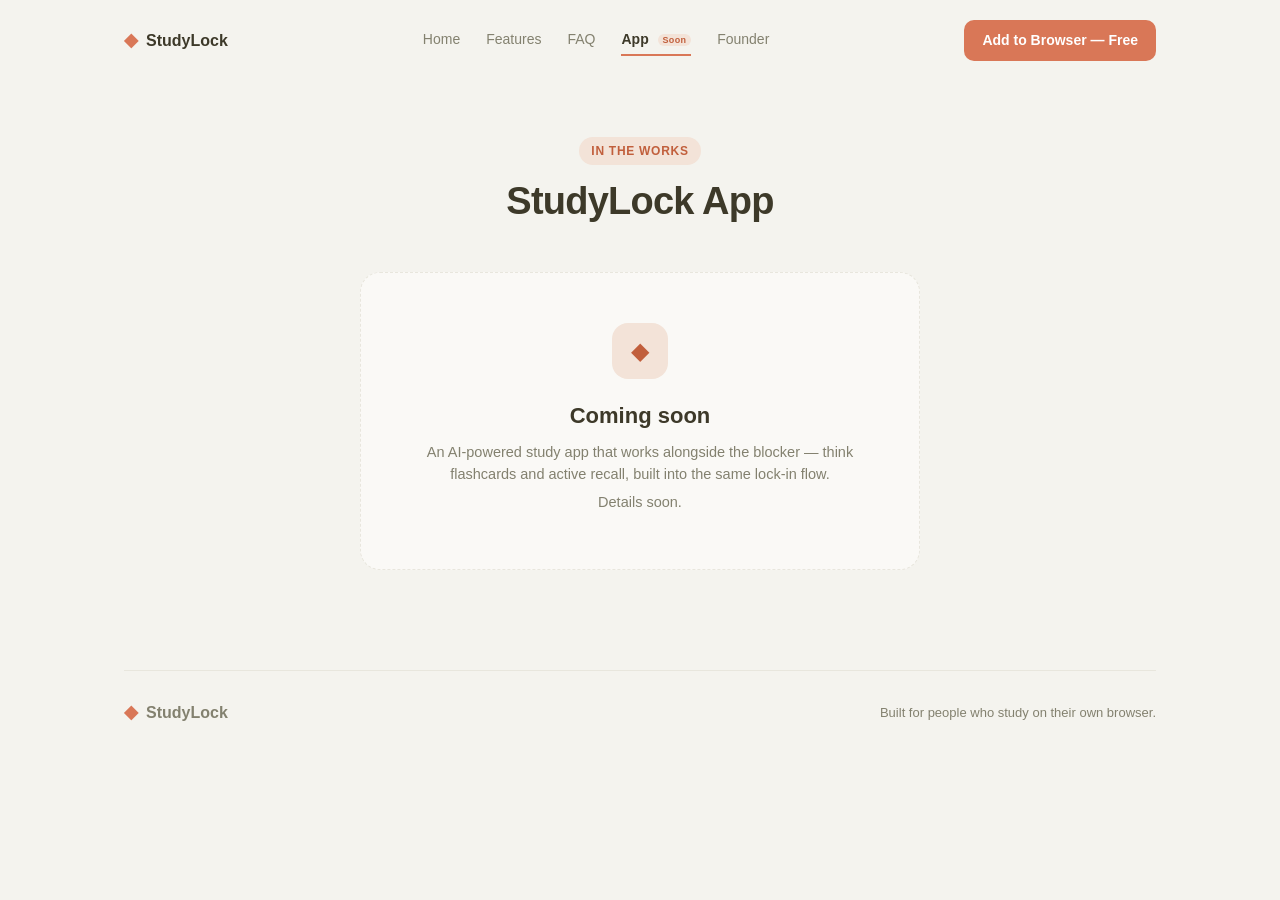
==== app.html @ 6d48b526 "Add files via upload" ====
<!DOCTYPE html>
<html lang="en">
<head>
<meta charset="UTF-8" />
<meta name="viewport" content="width=device-width, initial-scale=1" />
<title>App — Coming Soon — StudyLock</title>
<link rel="stylesheet" href="styles.css" />
</head>
<body>

<div class="wrap">
  <nav>
    <a href="index.html" class="brand"><span class="mark">◆</span>StudyLock</a>
    <div class="nav-links">
      <a href="index.html">Home</a>
      <a href="features.html">Features</a>
      <a href="faq.html">FAQ</a>
      <a href="app.html" class="active">App <span class="soon-tag">Soon</span></a>
      <a href="founder.html">Founder</a>
    </div>
    <a href="index.html#demo" class="btn btn-primary">Add to Browser — Free</a>
  </nav>
</div>

<div class="page-header">
  <div class="wrap">
    <span class="eyebrow">In the works</span>
    <h1>StudyLock App</h1>
  </div>
</div>

<div class="soon-block">
  <div class="soon-card">
    <div class="soon-icon">◆</div>
    <h2>Coming soon</h2>
    <p>An AI-powered study app that works alongside the blocker — think flashcards and active recall, built into the same lock-in flow.</p>
    <p>Details soon.</p>
  </div>
</div>

<div class="wrap">
  <footer>
    <div class="brand"><span class="mark">◆</span>StudyLock</div>
    <span>Built for people who study on their own browser.</span>
  </footer>
</div>

</body>
</html>
---- styles.css ----
:root {
  --cream: #F4F3EE;
  --card: #FAF9F6;
  --ink: #3D3929;
  --ink-soft: #83816F;
  --line: #E8E6DD;
  --terracotta: #D97757;
  --terracotta-dark: #C15F3C;
  --terracotta-tint: #F3E3D8;
}

* { box-sizing: border-box; margin: 0; padding: 0; }

html { scroll-behavior: smooth; }

body {
  font-family: -apple-system, "Segoe UI", "Helvetica Neue", Arial, sans-serif;
  background: var(--cream);
  color: var(--ink);
  line-height: 1.5;
}

a { color: inherit; }

.wrap {
  max-width: 1080px;
  margin: 0 auto;
  padding: 0 24px;
}

/* NAV */
nav {
  display: flex;
  align-items: center;
  justify-content: space-between;
  padding: 20px 0;
}

.brand {
  display: flex;
  align-items: center;
  gap: 8px;
  font-weight: 600;
  font-size: 16px;
  text-decoration: none;
}

.brand .mark {
  color: var(--terracotta);
  font-size: 18px;
}

.nav-links {
  display: flex;
  align-items: center;
  gap: 26px;
  font-size: 14px;
  font-weight: 500;
  color: var(--ink-soft);
}

.nav-links a { text-decoration: none; padding: 4px 0; border-bottom: 2px solid transparent; }
.nav-links a:hover { color: var(--ink); }
.nav-links a.active { color: var(--ink); border-bottom-color: var(--terracotta); font-weight: 600; }
.nav-links .soon-tag {
  font-size: 9px;
  font-weight: 700;
  letter-spacing: 0.03em;
  color: var(--terracotta-dark);
  background: var(--terracotta-tint);
  padding: 1px 5px;
  border-radius: 999px;
  margin-left: 5px;
  vertical-align: middle;
}

.btn {
  display: inline-flex;
  align-items: center;
  gap: 6px;
  border: none;
  border-radius: 10px;
  padding: 10px 18px;
  font-size: 14px;
  font-weight: 600;
  cursor: pointer;
  text-decoration: none;
  font-family: inherit;
}

.btn-primary {
  background: var(--terracotta);
  color: #fff;
}
.btn-primary:hover { background: var(--terracotta-dark); }

.btn-ghost {
  background: transparent;
  border: 1px solid var(--line);
  color: var(--ink);
}
.btn-ghost:hover { border-color: var(--terracotta); }

/* PAGE HEADER (non-hero pages) */
.page-header {
  padding: 56px 0 8px;
  text-align: center;
}

.page-header .eyebrow { margin-bottom: 16px; }
.page-header h1 { font-size: 38px; font-weight: 650; letter-spacing: -0.02em; margin-bottom: 12px; }
.page-header p { color: var(--ink-soft); font-size: 15.5px; max-width: 520px; margin: 0 auto; }

/* HERO (home only) */
header.hero {
  padding: 64px 0 40px;
  text-align: center;
}

.eyebrow {
  display: inline-block;
  font-size: 12px;
  font-weight: 700;
  letter-spacing: 0.06em;
  text-transform: uppercase;
  color: var(--terracotta-dark);
  background: var(--terracotta-tint);
  padding: 5px 12px;
  border-radius: 999px;
  margin-bottom: 20px;
}

h1 {
  font-size: 48px;
  font-weight: 650;
  letter-spacing: -0.02em;
  line-height: 1.08;
  max-width: 720px;
  margin: 0 auto 18px;
}

h1 em {
  font-style: normal;
  color: var(--terracotta);
}

.subhead {
  font-size: 17px;
  color: var(--ink-soft);
  max-width: 520px;
  margin: 0 auto 30px;
}

.hero-ctas {
  display: flex;
  justify-content: center;
  gap: 12px;
  margin-bottom: 8px;
}

.hero-note {
  font-size: 13px;
  color: var(--ink-soft);
  margin-top: 14px;
}

/* BROWSER MOCK (shared by home demo + feature demos) */
.demo-section { padding: 40px 0 80px; }

.browser-mock {
  max-width: 720px;
  margin: 0 auto;
  border-radius: 16px;
  overflow: hidden;
  border: 1px solid var(--line);
  background: var(--card);
  box-shadow: 0 20px 50px -20px rgba(61, 57, 41, 0.25);
}

.browser-chrome {
  display: flex;
  align-items: center;
  gap: 10px;
  padding: 12px 16px;
  background: #EDECE4;
  border-bottom: 1px solid var(--line);
}

.dots { display: flex; gap: 6px; }
.dots span {
  width: 10px; height: 10px; border-radius: 50%;
  background: #D8D6CB;
}

.tab-bar {
  flex: 1;
  display: flex;
  gap: 8px;
  margin-left: 8px;
}

.tab {
  font-size: 12px;
  padding: 6px 12px;
  border-radius: 8px 8px 0 0;
  background: var(--cream);
  color: var(--ink-soft);
  border: 1px solid var(--line);
  border-bottom: none;
}

.tab.active { background: var(--card); color: var(--ink); font-weight: 600; }

.browser-body {
  position: relative;
  min-height: 320px;
  background: #fff;
}

.site-content {
  padding: 28px;
  transition: filter 0.4s ease, opacity 0.4s ease;
}

.site-content h3 {
  font-size: 20px;
  margin-bottom: 10px;
}

.site-content p {
  color: #8a8a8a;
  font-size: 14px;
  margin-bottom: 16px;
}

.thumb-grid {
  display: grid;
  grid-template-columns: repeat(3, 1fr);
  gap: 10px;
}

.thumb {
  background: #F1F1F1;
  border-radius: 8px;
  aspect-ratio: 16/10;
}

.locked .site-content {
  filter: blur(6px);
  opacity: 0.4;
  pointer-events: none;
}

.lock-overlay {
  position: absolute;
  inset: 0;
  display: none;
  align-items: center;
  justify-content: center;
  flex-direction: column;
  text-align: center;
  background: rgba(244, 243, 238, 0.55);
}

.locked .lock-overlay { display: flex; }

.lock-icon {
  width: 52px; height: 52px;
  border-radius: 14px;
  background: var(--card);
  border: 1px solid var(--line);
  display: flex; align-items: center; justify-content: center;
  color: var(--terracotta);
  font-size: 22px;
  margin-bottom: 14px;
}

.lock-overlay h4 { font-size: 17px; margin-bottom: 4px; font-weight: 650; }
.lock-overlay p { font-size: 13px; color: var(--ink-soft); }

.demo-controls {
  display: flex;
  align-items: center;
  justify-content: space-between;
  padding: 16px 20px;
  border-top: 1px solid var(--line);
  background: var(--card);
}

.demo-timer {
  font-size: 15px;
  font-weight: 600;
  font-variant-numeric: tabular-nums;
}

.demo-timer.hidden { visibility: hidden; }

/* FEATURES (teaser on home) */
.features { padding: 20px 0 80px; }

.section-head {
  text-align: center;
  max-width: 480px;
  margin: 0 auto 44px;
}

.section-head .eyebrow { margin-bottom: 14px; }
.section-head h2 { font-size: 32px; font-weight: 650; letter-spacing: -0.01em; margin-bottom: 10px; }
.section-head p { color: var(--ink-soft); font-size: 15px; }

.feature-grid {
  display: grid;
  grid-template-columns: repeat(3, 1fr);
  gap: 16px;
}

.feature-card {
  background: var(--card);
  border: 1px solid var(--line);
  border-radius: 16px;
  padding: 26px 22px;
}

.feature-card .ficon {
  width: 40px; height: 40px;
  border-radius: 11px;
  background: var(--terracotta-tint);
  color: var(--terracotta-dark);
  display: flex; align-items: center; justify-content: center;
  font-size: 17px;
  margin-bottom: 16px;
}

.feature-card h3 { font-size: 16px; margin-bottom: 6px; font-weight: 650; }
.feature-card p { font-size: 13.5px; color: var(--ink-soft); }

.feature-card.link-card { text-decoration: none; display: block; transition: border-color .15s ease; }
.feature-card.link-card:hover { border-color: var(--terracotta); }

/* STEPS */
.steps { padding: 20px 0 90px; }

.step-row {
  display: grid;
  grid-template-columns: repeat(3, 1fr);
  gap: 16px;
  max-width: 900px;
  margin: 0 auto;
}

.step {
  text-align: left;
  padding: 0 8px;
}

.step .num {
  font-size: 13px;
  font-weight: 700;
  color: var(--terracotta);
  margin-bottom: 10px;
}

.step h4 { font-size: 15px; margin-bottom: 6px; font-weight: 650; }
.step p { font-size: 13.5px; color: var(--ink-soft); }

/* CTA BAND */
.cta-band {
  background: var(--ink);
  color: var(--cream);
  border-radius: 24px;
  max-width: 1032px;
  margin: 0 auto 90px;
  padding: 56px 40px;
  text-align: center;
}

.cta-band h2 { font-size: 28px; font-weight: 650; margin-bottom: 10px; }
.cta-band p { color: #C9C6B6; font-size: 15px; margin-bottom: 26px; }

.cta-band .btn-primary { background: var(--terracotta); }

/* FOOTER */
footer {
  border-top: 1px solid var(--line);
  padding: 28px 0 40px;
  display: flex;
  align-items: center;
  justify-content: space-between;
  font-size: 13px;
  color: var(--ink-soft);
}

/* FEATURE DEMO PAGE */
.demo-block { padding: 20px 0 70px; }

.demo-block-head {
  max-width: 640px;
  margin: 0 auto 20px;
}

.demo-block-head h3 { font-size: 20px; font-weight: 650; margin-bottom: 6px; }
.demo-block-head p { color: var(--ink-soft); font-size: 14px; }

.device-frame {
  max-width: 640px;
  margin: 0 auto;
  border-radius: 16px;
  overflow: hidden;
  border: 1px solid var(--line);
  background: var(--card);
  box-shadow: 0 20px 50px -20px rgba(61, 57, 41, 0.2);
}

.device-topbar {
  display: flex;
  align-items: center;
  gap: 8px;
  padding: 10px 14px;
  background: #EDECE4;
  border-bottom: 1px solid var(--line);
  font-size: 11px;
  color: var(--ink-soft);
  font-weight: 600;
}

.device-stage {
  position: relative;
  min-height: 300px;
  padding: 22px;
  overflow: hidden;
}

/* fake cursor used across demo animations */
.fake-cursor {
  position: absolute;
  width: 16px;
  height: 16px;
  z-index: 50;
  pointer-events: none;
  transition: left 0.6s cubic-bezier(.4,0,.2,1), top 0.6s cubic-bezier(.4,0,.2,1), opacity 0.2s ease;
}

.fake-cursor svg { width: 100%; height: 100%; filter: drop-shadow(0 2px 3px rgba(0,0,0,0.25)); }

.click-ring {
  position: absolute;
  width: 26px;
  height: 26px;
  border-radius: 50%;
  border: 2px solid var(--terracotta);
  opacity: 0;
  pointer-events: none;
  transform: translate(-50%, -50%) scale(0.4);
  z-index: 49;
}

.click-ring.pulse {
  animation: clickPulse 0.5s ease-out;
}

@keyframes clickPulse {
  0% { opacity: 0.9; transform: translate(-50%, -50%) scale(0.4); }
  100% { opacity: 0; transform: translate(-50%, -50%) scale(1.6); }
}

.btn-pressed { transform: scale(0.94); background: var(--terracotta-dark) !important; }

/* mini timer demo elements */
.mini-timer-display {
  text-align: center;
  font-size: 34px;
  font-weight: 650;
  font-variant-numeric: tabular-nums;
  margin-bottom: 16px;
}

.mini-preset-row { display: flex; gap: 8px; justify-content: center; margin-bottom: 8px; }

.mini-preset-btn {
  padding: 7px 14px;
  font-size: 12px;
  font-weight: 600;
  border-radius: 9px;
  border: 1px solid var(--line);
  background: var(--cream);
  color: var(--ink-soft);
  transition: background .15s ease, color .15s ease, transform .1s ease;
}

.mini-preset-btn.active { background: var(--terracotta); border-color: var(--terracotta); color: #fff; }

/* mini task demo elements */
.mini-task-input-row {
  display: flex;
  gap: 8px;
  margin-bottom: 12px;
}

.mini-task-input {
  flex: 1;
  padding: 9px 12px;
  border-radius: 9px;
  border: 1px solid var(--line);
  background: var(--cream);
  font-size: 13px;
  color: var(--ink);
}

.mini-task-input.typing { border-color: var(--terracotta); }

.mini-add-btn {
  width: 34px;
  border: none;
  border-radius: 9px;
  background: var(--terracotta);
  color: #fff;
  font-size: 16px;
  font-weight: 600;
}

.mini-task-list { list-style: none; }

.mini-task-list li {
  display: flex;
  align-items: center;
  gap: 10px;
  padding: 9px 4px;
  border-bottom: 1px solid var(--line);
  font-size: 13.5px;
  opacity: 0;
  transform: translateY(4px);
  transition: opacity .3s ease, transform .3s ease;
}

.mini-task-list li.shown { opacity: 1; transform: translateY(0); }

.mini-check {
  width: 16px; height: 16px;
  border-radius: 5px;
  border: 1.5px solid var(--line);
  flex-shrink: 0;
  transition: background .2s ease, border-color .2s ease;
}

.mini-check.checked { background: var(--terracotta); border-color: var(--terracotta); }

.mini-task-list li.done span { text-decoration: line-through; color: var(--ink-soft); }

/* FAQ ACCORDION */
.faq-list { max-width: 700px; margin: 0 auto; padding: 10px 0 90px; }

.faq-item {
  border-bottom: 1px solid var(--line);
}

.faq-q {
  width: 100%;
  text-align: left;
  background: none;
  border: none;
  padding: 20px 4px;
  font-size: 15.5px;
  font-weight: 600;
  color: var(--ink);
  display: flex;
  justify-content: space-between;
  align-items: center;
  cursor: pointer;
  font-family: inherit;
}

.faq-q .chevron { color: var(--terracotta); font-size: 14px; transition: transform 0.2s ease; }

.faq-item.open .chevron { transform: rotate(45deg); }

.faq-a {
  max-height: 0;
  overflow: hidden;
  transition: max-height 0.25s ease;
  font-size: 14px;
  color: var(--ink-soft);
  padding: 0 4px;
}

.faq-item.open .faq-a {
  max-height: 240px;
  padding-bottom: 20px;
}

/* FOUNDER PAGE */
.founder-block { max-width: 640px; margin: 0 auto; padding: 10px 0 90px; }

.founder-card {
  background: var(--card);
  border: 1px solid var(--line);
  border-radius: 20px;
  padding: 40px;
  text-align: center;
}

.founder-avatar {
  width: 76px; height: 76px;
  border-radius: 50%;
  background: var(--terracotta-tint);
  color: var(--terracotta-dark);
  font-size: 28px;
  font-weight: 650;
  display: flex; align-items: center; justify-content: center;
  margin: 0 auto 18px;
}

.founder-card h2 { font-size: 22px; font-weight: 650; margin-bottom: 4px; }
.founder-role { color: var(--terracotta-dark); font-size: 13px; font-weight: 600; margin-bottom: 20px; }
.founder-card p.bio { font-size: 14.5px; color: var(--ink); text-align: left; margin-bottom: 16px; }
.founder-card p.bio:last-child { margin-bottom: 0; }
.founder-divider { height: 1px; background: var(--line); margin: 24px 0; }
.founder-why h4 { font-size: 13px; text-transform: uppercase; letter-spacing: 0.05em; color: var(--ink-soft); margin-bottom: 10px; text-align: left; }

/* COMING SOON */
.soon-block {
  max-width: 560px;
  margin: 0 auto;
  padding: 30px 0 100px;
  text-align: center;
}

.soon-card {
  background: var(--card);
  border: 1px dashed var(--line);
  border-radius: 20px;
  padding: 50px 36px;
}

.soon-icon {
  width: 56px; height: 56px;
  border-radius: 16px;
  background: var(--terracotta-tint);
  color: var(--terracotta-dark);
  font-size: 24px;
  display: flex; align-items: center; justify-content: center;
  margin: 0 auto 20px;
}

.soon-card h2 { font-size: 22px; font-weight: 650; margin-bottom: 10px; }
.soon-card p { color: var(--ink-soft); font-size: 14.5px; margin-bottom: 6px; }

@media (max-width: 720px) {
  h1 { font-size: 34px; }
  .nav-links { display: none; }
  .feature-grid, .step-row { grid-template-columns: 1fr; }
  .thumb-grid { grid-template-columns: repeat(2, 1fr); }
  .founder-card { padding: 28px 22px; }
}
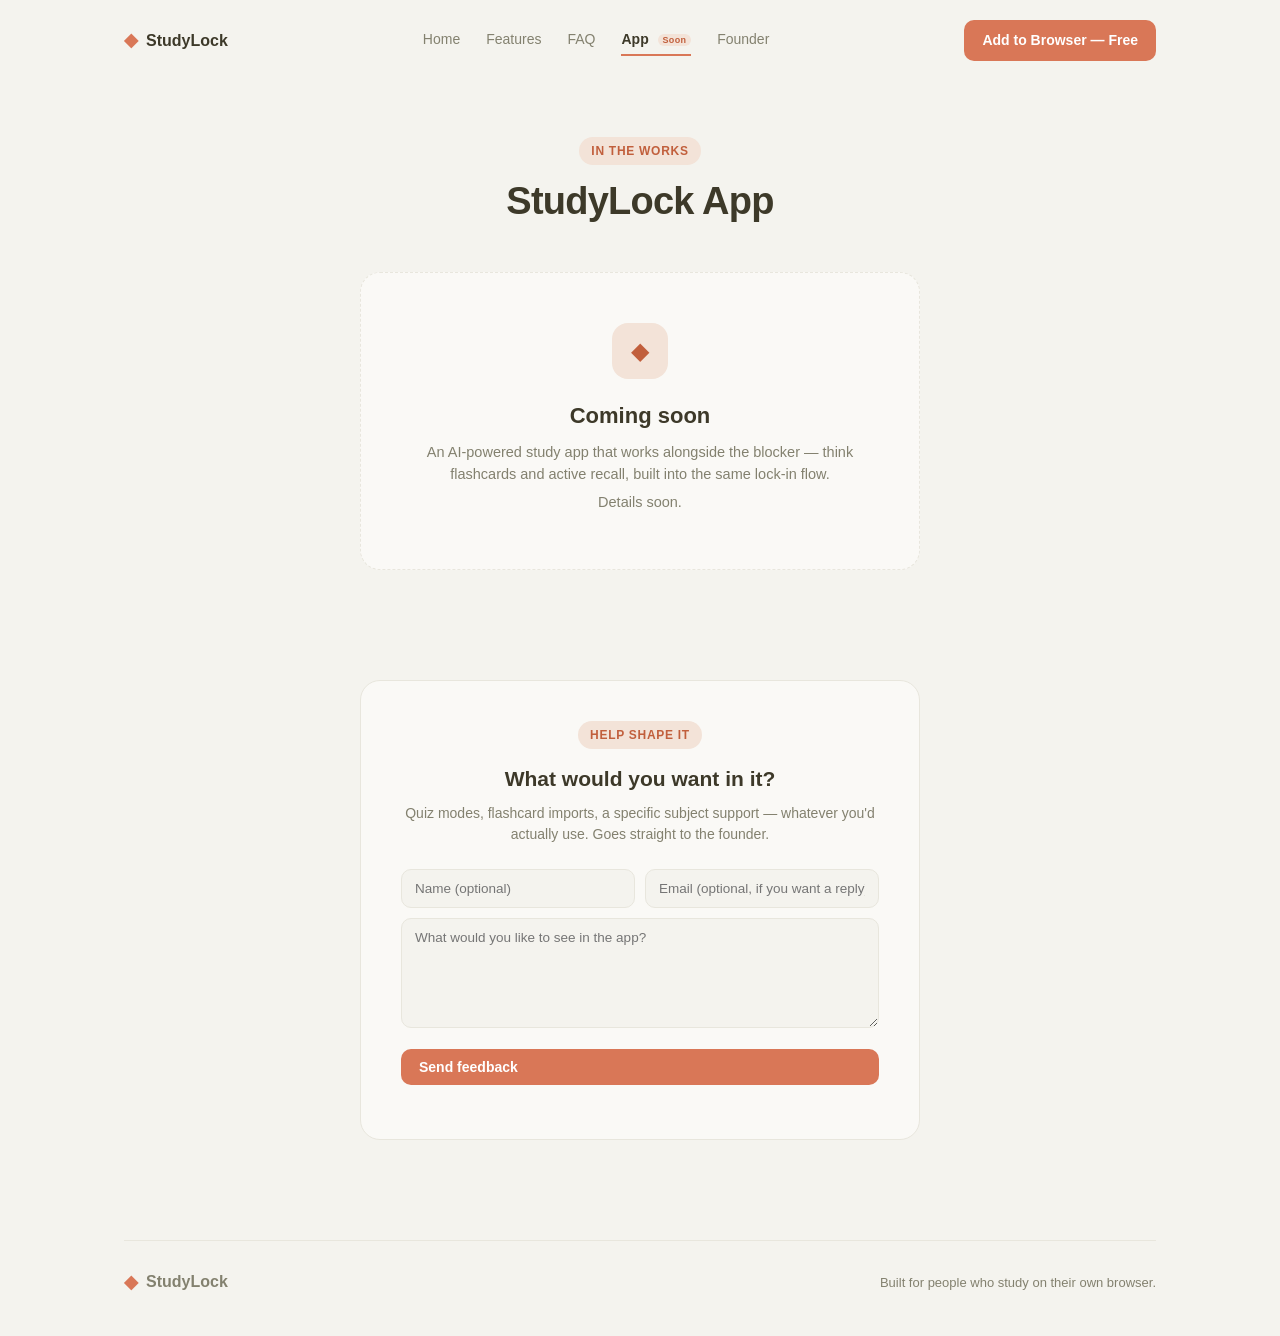
==== commit 7e585e5c: "Add files via upload" ====
--- a/app.html
+++ b/app.html
@@ -38,6 +38,61 @@
   </div>
 </div>
 
+<div class="feedback-block">
+  <div class="wrap">
+    <div class="feedback-card">
+      <span class="eyebrow">Help shape it</span>
+      <h3>What would you want in it?</h3>
+      <p class="feedback-sub">Quiz modes, flashcard imports, a specific subject support — whatever you'd actually use. Goes straight to the founder.</p>
+
+      <form id="feedbackForm" class="feedback-form" action="https://formspree.io/f/xwlekrgl" method="POST">
+        <div class="feedback-row">
+          <input type="text" name="name" placeholder="Name (optional)" />
+          <input type="email" name="email" placeholder="Email (optional, if you want a reply)" />
+        </div>
+        <textarea name="message" placeholder="What would you like to see in the app?" required></textarea>
+        <button type="submit" class="btn btn-primary" id="feedbackSubmit">Send feedback</button>
+      </form>
+
+      <p class="feedback-status" id="feedbackStatus"></p>
+    </div>
+  </div>
+</div>
+
+<script>
+  const feedbackForm = document.getElementById('feedbackForm');
+  const feedbackStatus = document.getElementById('feedbackStatus');
+  const feedbackSubmit = document.getElementById('feedbackSubmit');
+
+  feedbackForm.addEventListener('submit', async (e) => {
+    e.preventDefault();
+    feedbackSubmit.disabled = true;
+    feedbackSubmit.textContent = 'Sending...';
+
+    try {
+      const res = await fetch(feedbackForm.action, {
+        method: 'POST',
+        body: new FormData(feedbackForm),
+        headers: { 'Accept': 'application/json' }
+      });
+
+      if (res.ok) {
+        feedbackForm.reset();
+        feedbackForm.style.display = 'none';
+        feedbackStatus.textContent = "Thanks — that's been sent.";
+      } else {
+        feedbackStatus.textContent = 'Something went wrong. Try again in a moment.';
+        feedbackSubmit.disabled = false;
+        feedbackSubmit.textContent = 'Send feedback';
+      }
+    } catch (err) {
+      feedbackStatus.textContent = 'Something went wrong. Try again in a moment.';
+      feedbackSubmit.disabled = false;
+      feedbackSubmit.textContent = 'Send feedback';
+    }
+  });
+</script>
+
 <div class="wrap">
   <footer>
     <div class="brand"><span class="mark">◆</span>StudyLock</div>
--- a/styles.css
+++ b/styles.css
@@ -295,6 +295,104 @@
 
 .demo-timer.hidden { visibility: hidden; }
 
+/* SCROLL REVEAL */
+.reveal {
+  opacity: 0;
+  transform: translateY(32px);
+  transition: opacity 0.8s ease, transform 0.8s ease;
+}
+
+.reveal.in-view {
+  opacity: 1;
+  transform: translateY(0);
+}
+
+/* COMPARISON (home) */
+.compare-section { padding: 30px 0 100px; }
+
+.compare-intro {
+  text-align: center;
+  max-width: 620px;
+  margin: 0 auto 64px;
+}
+
+.compare-intro h2 {
+  font-size: 34px;
+  font-weight: 650;
+  letter-spacing: -0.015em;
+  line-height: 1.15;
+  margin: 14px 0 12px;
+}
+
+.compare-intro p { color: var(--ink-soft); font-size: 15.5px; }
+
+.compare-grid {
+  display: grid;
+  grid-template-columns: 300px 1fr;
+  gap: 56px;
+  align-items: start;
+}
+
+.compare-sticky {
+  position: sticky;
+  top: 120px;
+}
+
+.compare-sticky .eyebrow { margin-bottom: 14px; }
+.compare-sticky h3 { font-size: 24px; font-weight: 650; letter-spacing: -0.01em; margin-bottom: 12px; line-height: 1.25; }
+.compare-sticky p { color: var(--ink-soft); font-size: 14px; }
+
+.compare-rows {
+  display: flex;
+  flex-direction: column;
+  gap: 18px;
+  padding-bottom: 20px;
+}
+
+.compare-row {
+  display: grid;
+  grid-template-columns: 1fr 1fr;
+  gap: 14px;
+}
+
+.compare-col {
+  border-radius: 16px;
+  padding: 22px 24px;
+  border: 1px solid var(--line);
+}
+
+.compare-col.others { background: var(--card); }
+
+.compare-col.ours {
+  background: var(--terracotta-tint);
+  border-color: var(--terracotta);
+}
+
+.compare-col .tag {
+  display: inline-flex;
+  align-items: center;
+  gap: 6px;
+  font-size: 11px;
+  font-weight: 700;
+  text-transform: uppercase;
+  letter-spacing: 0.05em;
+  color: var(--ink-soft);
+}
+
+.compare-col.ours .tag { color: var(--terracotta-dark); }
+
+.compare-col p {
+  font-size: 14.5px;
+  margin-top: 10px;
+  color: var(--ink);
+}
+
+@media (max-width: 780px) {
+  .compare-grid { grid-template-columns: 1fr; }
+  .compare-sticky { position: static; margin-bottom: 8px; }
+  .compare-row { grid-template-columns: 1fr; }
+}
+
 /* FEATURES (teaser on home) */
 .features { padding: 20px 0 80px; }
 
@@ -574,16 +672,23 @@
 .faq-item.open .chevron { transform: rotate(45deg); }
 
 .faq-a {
-  max-height: 0;
-  overflow: hidden;
-  transition: max-height 0.25s ease;
+  display: grid;
+  grid-template-rows: 0fr;
+  transition: grid-template-rows 0.35s ease;
   font-size: 14px;
   color: var(--ink-soft);
+}
+
+.faq-a > div {
+  overflow: hidden;
   padding: 0 4px;
 }
 
 .faq-item.open .faq-a {
-  max-height: 240px;
+  grid-template-rows: 1fr;
+}
+
+.faq-item.open .faq-a > div {
   padding-bottom: 20px;
 }
 
@@ -616,6 +721,69 @@
 .founder-divider { height: 1px; background: var(--line); margin: 24px 0; }
 .founder-why h4 { font-size: 13px; text-transform: uppercase; letter-spacing: 0.05em; color: var(--ink-soft); margin-bottom: 10px; text-align: left; }
 
+/* FEEDBACK FORM (app page) */
+.feedback-block { padding: 10px 0 100px; }
+
+.feedback-card {
+  max-width: 560px;
+  margin: 0 auto;
+  background: var(--card);
+  border: 1px solid var(--line);
+  border-radius: 20px;
+  padding: 40px;
+  text-align: center;
+}
+
+.feedback-card .eyebrow { margin-bottom: 14px; }
+.feedback-card h3 { font-size: 21px; font-weight: 650; margin-bottom: 8px; }
+.feedback-sub { color: var(--ink-soft); font-size: 14px; margin-bottom: 24px; }
+
+.feedback-form { text-align: left; }
+
+.feedback-row {
+  display: flex;
+  gap: 10px;
+  margin-bottom: 10px;
+}
+
+.feedback-form input,
+.feedback-form textarea {
+  width: 100%;
+  padding: 11px 13px;
+  border-radius: 10px;
+  border: 1px solid var(--line);
+  background: var(--cream);
+  color: var(--ink);
+  font-size: 13.5px;
+  font-family: inherit;
+}
+
+.feedback-form input:focus,
+.feedback-form textarea:focus {
+  outline: 1.5px solid var(--terracotta);
+}
+
+.feedback-form textarea {
+  min-height: 110px;
+  resize: vertical;
+  margin-bottom: 14px;
+}
+
+.feedback-form button { width: 100%; }
+
+.feedback-status {
+  text-align: center;
+  font-size: 13.5px;
+  color: var(--terracotta-dark);
+  font-weight: 600;
+  margin-top: 14px;
+}
+
+@media (max-width: 560px) {
+  .feedback-row { flex-direction: column; }
+  .feedback-card { padding: 28px 22px; }
+}
+
 /* COMING SOON */
 .soon-block {
   max-width: 560px;
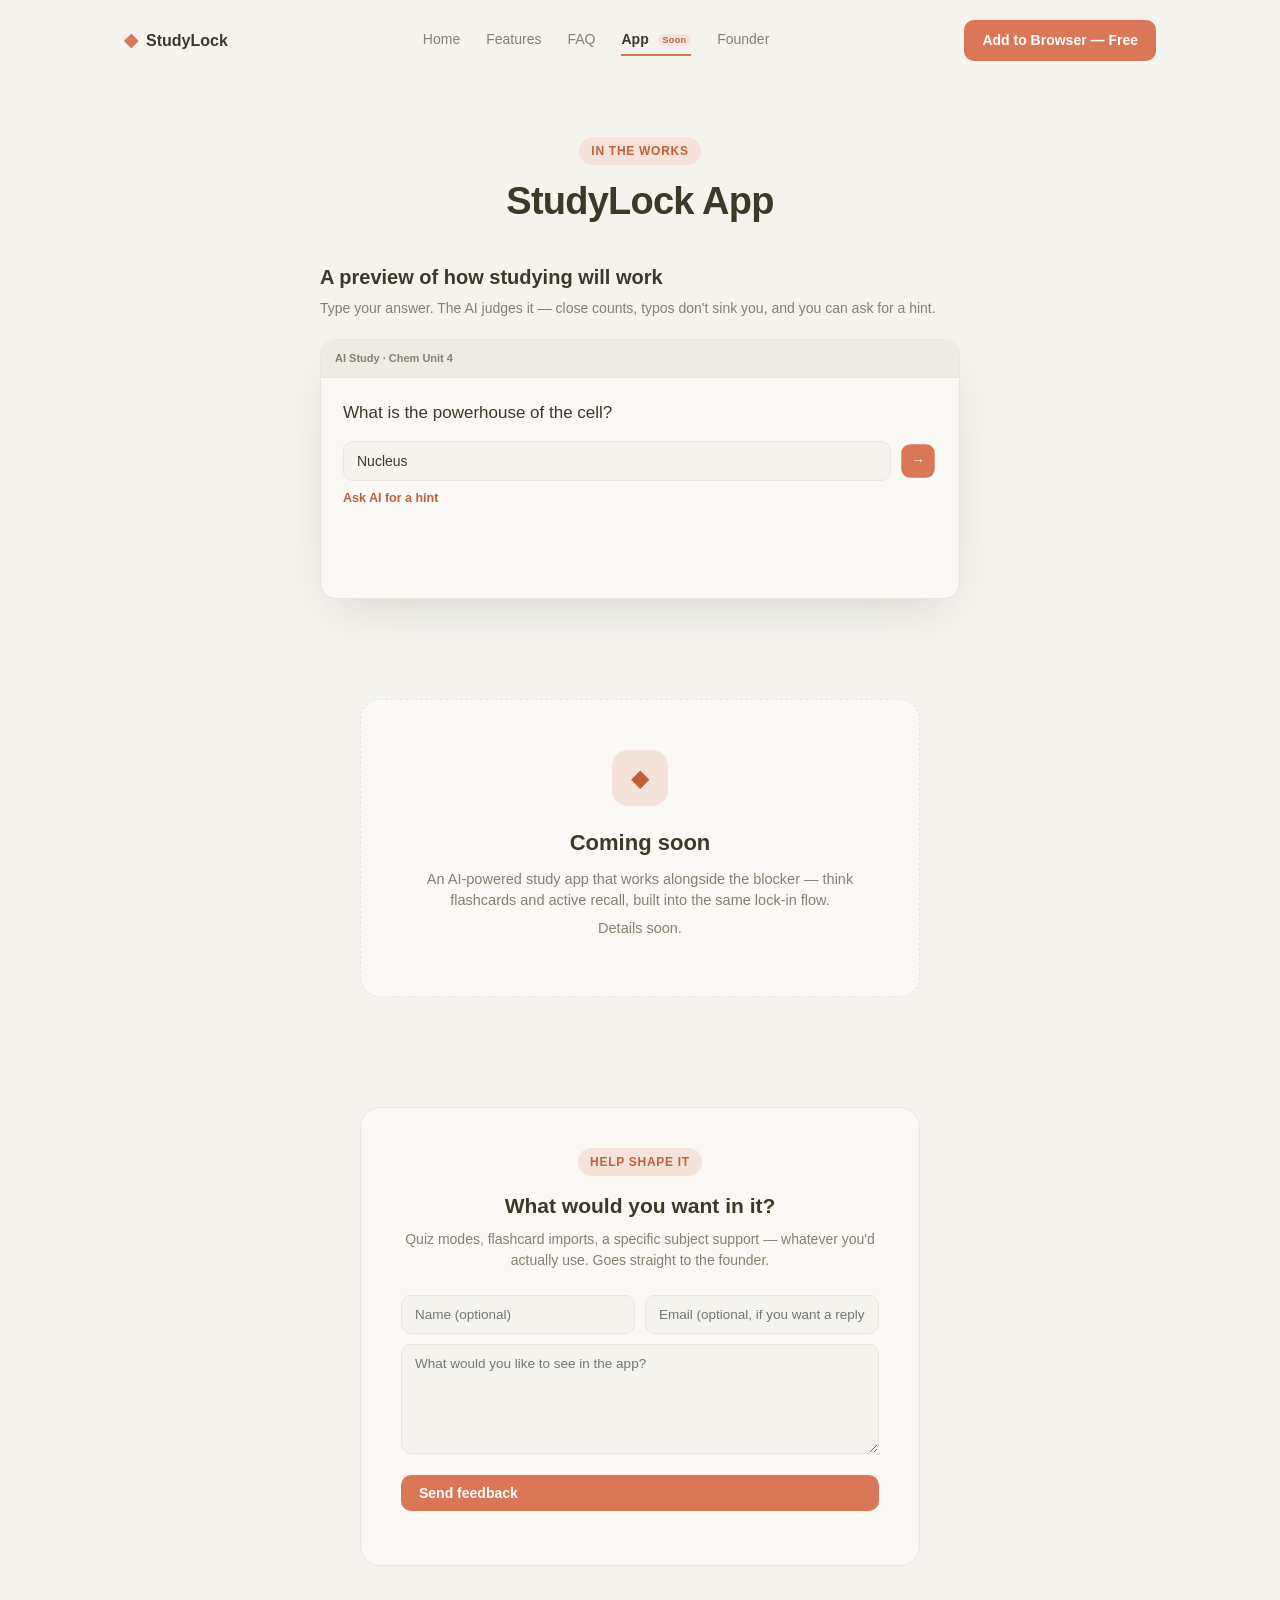
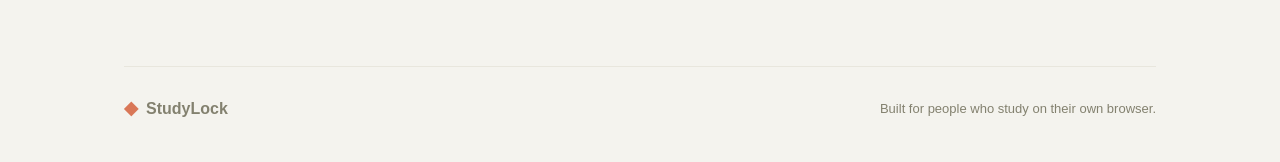
==== commit 9af98682: "Add files via upload" ====
--- a/app.html
+++ b/app.html
@@ -26,6 +26,44 @@
   <div class="wrap">
     <span class="eyebrow">In the works</span>
     <h1>StudyLock App</h1>
+  </div>
+</div>
+
+<div class="demo-block">
+  <div class="wrap">
+    <div class="demo-block-head">
+      <h3>A preview of how studying will work</h3>
+      <p>Type your answer. The AI judges it — close counts, typos don't sink you, and you can ask for a hint.</p>
+    </div>
+    <div class="device-frame">
+      <div class="device-topbar">AI Study &middot; Chem Unit 4</div>
+      <div class="device-stage" id="gradingStage" style="min-height:220px;">
+        <div style="font-size:17px;font-weight:500;margin-bottom:16px;">What is the powerhouse of the cell?</div>
+
+        <div style="display:flex;gap:8px;align-items:center;">
+          <input id="answerInput" type="text" class="answer-input" placeholder="Type your answer..." readonly />
+          <div id="submitBtn" class="answer-submit">→</div>
+        </div>
+
+        <div style="display:flex;justify-content:space-between;align-items:flex-start;margin-top:10px;min-height:20px;">
+          <div class="hint-wrap">
+            <button class="hint-trigger">Ask AI for a hint</button>
+            <div id="hintBubble" class="hint-bubble">It's the organelle that makes energy for the cell.</div>
+          </div>
+          <div id="feedbackMsg" style="font-size:12.5px;font-weight:600;"></div>
+        </div>
+
+        <div id="correctPanel" class="correct-panel">
+          <div class="correct-panel-inner">
+            <span style="font-size:16px;color:#3F7A4D;flex-shrink:0;">✓</span>
+            <div>
+              <div class="correct-title">Mitochondria — the powerhouse of the cell</div>
+              <div class="correct-sub">Close enough — small spelling slip, marked correct.</div>
+            </div>
+          </div>
+        </div>
+      </div>
+    </div>
   </div>
 </div>
 
@@ -93,6 +131,74 @@
   });
 </script>
 
+<script>
+  function sleep(ms) { return new Promise((r) => setTimeout(r, ms)); }
+
+  async function typeInto(el, text, speed) {
+    el.value = '';
+    for (let i = 0; i <= text.length; i++) {
+      el.value = text.slice(0, i);
+      await sleep(speed);
+    }
+  }
+
+  async function press(el) {
+    el.style.transform = 'scale(0.88)';
+    await sleep(140);
+    el.style.transform = 'scale(1)';
+  }
+
+  async function runGradingDemo() {
+    const input = document.getElementById('answerInput');
+    const submitBtn = document.getElementById('submitBtn');
+    const feedback = document.getElementById('feedbackMsg');
+    const hintBubble = document.getElementById('hintBubble');
+    const correctPanel = document.getElementById('correctPanel');
+
+    await sleep(500);
+
+    await typeInto(input, 'Nucleus', 65);
+    await sleep(400);
+    await press(submitBtn);
+    input.classList.add('shake');
+    input.style.borderColor = '#C0504D';
+    feedback.style.color = '#A33A38';
+    feedback.textContent = 'Not quite';
+    await sleep(500);
+    input.classList.remove('shake');
+    await sleep(900);
+
+    hintBubble.classList.add('show');
+    await sleep(1800);
+    hintBubble.classList.remove('show');
+    await sleep(400);
+
+    input.style.borderColor = '';
+    feedback.textContent = '';
+    await typeInto(input, 'mitocondria', 70);
+    await sleep(400);
+    await press(submitBtn);
+    input.style.borderColor = '#4C8B5B';
+    feedback.style.color = '#3F7A4D';
+    feedback.textContent = 'Correct';
+    await sleep(300);
+    correctPanel.classList.add('show');
+  }
+
+  const gradingStage = document.getElementById('gradingStage');
+  let gradingPlayed = false;
+  const gradingObserver = new IntersectionObserver((entries) => {
+    entries.forEach((entry) => {
+      if (entry.isIntersecting && !gradingPlayed) {
+        gradingPlayed = true;
+        runGradingDemo();
+        gradingObserver.unobserve(gradingStage);
+      }
+    });
+  }, { threshold: 0.4 });
+  gradingObserver.observe(gradingStage);
+</script>
+
 <div class="wrap">
   <footer>
     <div class="brand"><span class="mark">◆</span>StudyLock</div>
--- a/styles.css
+++ b/styles.css
@@ -7,6 +7,7 @@
   --terracotta: #D97757;
   --terracotta-dark: #C15F3C;
   --terracotta-tint: #F3E3D8;
+  --ease-premium: cubic-bezier(0.16, 1, 0.3, 1);
 }
 
 * { box-sizing: border-box; margin: 0; padding: 0; }
@@ -59,7 +60,7 @@
   color: var(--ink-soft);
 }
 
-.nav-links a { text-decoration: none; padding: 4px 0; border-bottom: 2px solid transparent; }
+.nav-links a { text-decoration: none; padding: 4px 0; border-bottom: 2px solid transparent; transition: color 0.25s ease, border-color 0.25s ease; }
 .nav-links a:hover { color: var(--ink); }
 .nav-links a.active { color: var(--ink); border-bottom-color: var(--terracotta); font-weight: 600; }
 .nav-links .soon-tag {
@@ -86,13 +87,17 @@
   cursor: pointer;
   text-decoration: none;
   font-family: inherit;
-}
+  transition: background 0.25s ease, transform 0.25s var(--ease-premium), box-shadow 0.25s ease;
+}
+
+.btn:hover { transform: translateY(-1px); }
+.btn:active { transform: translateY(0); }
 
 .btn-primary {
   background: var(--terracotta);
   color: #fff;
 }
-.btn-primary:hover { background: var(--terracotta-dark); }
+.btn-primary:hover { background: var(--terracotta-dark); box-shadow: 0 8px 20px -8px rgba(217, 119, 87, 0.55); }
 
 .btn-ghost {
   background: transparent;
@@ -298,14 +303,55 @@
 /* SCROLL REVEAL */
 .reveal {
   opacity: 0;
-  transform: translateY(32px);
-  transition: opacity 0.8s ease, transform 0.8s ease;
+  transform: translateY(36px) scale(0.975);
+  filter: blur(7px);
+  transition: opacity 1s var(--ease-premium), transform 1s var(--ease-premium), filter 1s var(--ease-premium);
+  will-change: opacity, transform, filter;
 }
 
 .reveal.in-view {
   opacity: 1;
-  transform: translateY(0);
-}
+  transform: translateY(0) scale(1);
+  filter: blur(0);
+}
+
+/* small animated accent line under section headers, draws in on reveal */
+.divider-line {
+  display: block;
+  width: 0;
+  height: 2px;
+  background: var(--terracotta);
+  margin: 16px auto 0;
+  transition: width 0.9s var(--ease-premium) 0.15s;
+}
+
+.reveal.in-view .divider-line { width: 44px; }
+
+.compare-sticky .divider-line,
+.feedback-card .divider-line { margin-left: 0; margin-right: auto; }
+
+/* ambient drifting glow behind the hero — subtle, not literal */
+.ambient-glow {
+  position: absolute;
+  top: -260px;
+  left: 50%;
+  width: 900px;
+  height: 900px;
+  transform: translateX(-50%);
+  background: radial-gradient(circle, rgba(217, 119, 87, 0.16), transparent 70%);
+  filter: blur(10px);
+  pointer-events: none;
+  z-index: 0;
+  animation: driftGlow 16s ease-in-out infinite alternate;
+}
+
+@keyframes driftGlow {
+  from { transform: translate(-52%, 0) scale(1); }
+  to { transform: translate(-48%, 24px) scale(1.06); }
+}
+
+header.hero { position: relative; overflow: hidden; }
+header.hero .wrap { position: relative; z-index: 1; }
 
 /* COMPARISON (home) */
 .compare-section { padding: 30px 0 100px; }
@@ -359,6 +405,12 @@
   border-radius: 16px;
   padding: 22px 24px;
   border: 1px solid var(--line);
+  transition: transform 0.35s var(--ease-premium), box-shadow 0.35s ease;
+}
+
+.compare-col:hover {
+  transform: translateY(-3px);
+  box-shadow: 0 16px 32px -20px rgba(61, 57, 41, 0.25);
 }
 
 .compare-col.others { background: var(--card); }
@@ -432,8 +484,8 @@
 .feature-card h3 { font-size: 16px; margin-bottom: 6px; font-weight: 650; }
 .feature-card p { font-size: 13.5px; color: var(--ink-soft); }
 
-.feature-card.link-card { text-decoration: none; display: block; transition: border-color .15s ease; }
-.feature-card.link-card:hover { border-color: var(--terracotta); }
+.feature-card.link-card { text-decoration: none; display: block; transition: border-color .3s ease, transform .35s var(--ease-premium), box-shadow .35s ease; }
+.feature-card.link-card:hover { border-color: var(--terracotta); transform: translateY(-3px); box-shadow: 0 16px 32px -20px rgba(61, 57, 41, 0.22); }
 
 /* STEPS */
 .steps { padding: 20px 0 90px; }
@@ -721,6 +773,99 @@
 .founder-divider { height: 1px; background: var(--line); margin: 24px 0; }
 .founder-why h4 { font-size: 13px; text-transform: uppercase; letter-spacing: 0.05em; color: var(--ink-soft); margin-bottom: 10px; text-align: left; }
 
+/* AI GRADING DEMO (app page) */
+@keyframes answerShake {
+  0%, 100% { transform: translateX(0); }
+  20% { transform: translateX(-6px); }
+  40% { transform: translateX(6px); }
+  60% { transform: translateX(-4px); }
+  80% { transform: translateX(4px); }
+}
+
+.answer-input {
+  flex: 1;
+  padding: 11px 13px;
+  border-radius: 10px;
+  border: 1.5px solid var(--line);
+  background: var(--cream);
+  color: var(--ink);
+  font-size: 14px;
+  font-family: inherit;
+  transition: border-color 0.2s ease;
+}
+
+.answer-input.shake { animation: answerShake 0.4s ease; }
+
+.answer-submit {
+  width: 38px;
+  height: 38px;
+  flex-shrink: 0;
+  border-radius: 10px;
+  background: var(--terracotta);
+  display: flex;
+  align-items: center;
+  justify-content: center;
+  color: #fff;
+  font-size: 16px;
+  font-weight: 600;
+  transition: transform 0.15s ease;
+}
+
+.hint-wrap { position: relative; }
+
+.hint-trigger {
+  border: none;
+  background: transparent;
+  color: var(--terracotta-dark);
+  font-size: 12.5px;
+  font-weight: 600;
+  display: flex;
+  align-items: center;
+  gap: 5px;
+  cursor: default;
+  padding: 0;
+}
+
+.hint-bubble {
+  position: absolute;
+  top: 22px;
+  left: 0;
+  background: var(--ink);
+  color: var(--cream);
+  font-size: 12px;
+  padding: 8px 12px;
+  border-radius: 9px;
+  width: 220px;
+  z-index: 5;
+  opacity: 0;
+  transform: translateY(4px);
+  transition: opacity 0.3s ease, transform 0.3s ease;
+}
+
+.hint-bubble.show { opacity: 1; transform: translateY(0); }
+
+.correct-panel {
+  max-height: 0;
+  overflow: hidden;
+  transition: max-height 0.5s ease;
+}
+
+.correct-panel.show { max-height: 100px; }
+
+.correct-panel-inner {
+  margin-top: 14px;
+  background: #EAF1E6;
+  border: 1px solid #B9D4AE;
+  border-radius: 12px;
+  padding: 12px 14px;
+  display: flex;
+  gap: 10px;
+  align-items: flex-start;
+}
+
+.correct-title { font-size: 13.5px; font-weight: 600; color: #2E5B39; }
+.correct-sub { font-size: 12px; color: #4A6E52; margin-top: 2px; }
+
 /* FEEDBACK FORM (app page) */
 .feedback-block { padding: 10px 0 100px; }
 
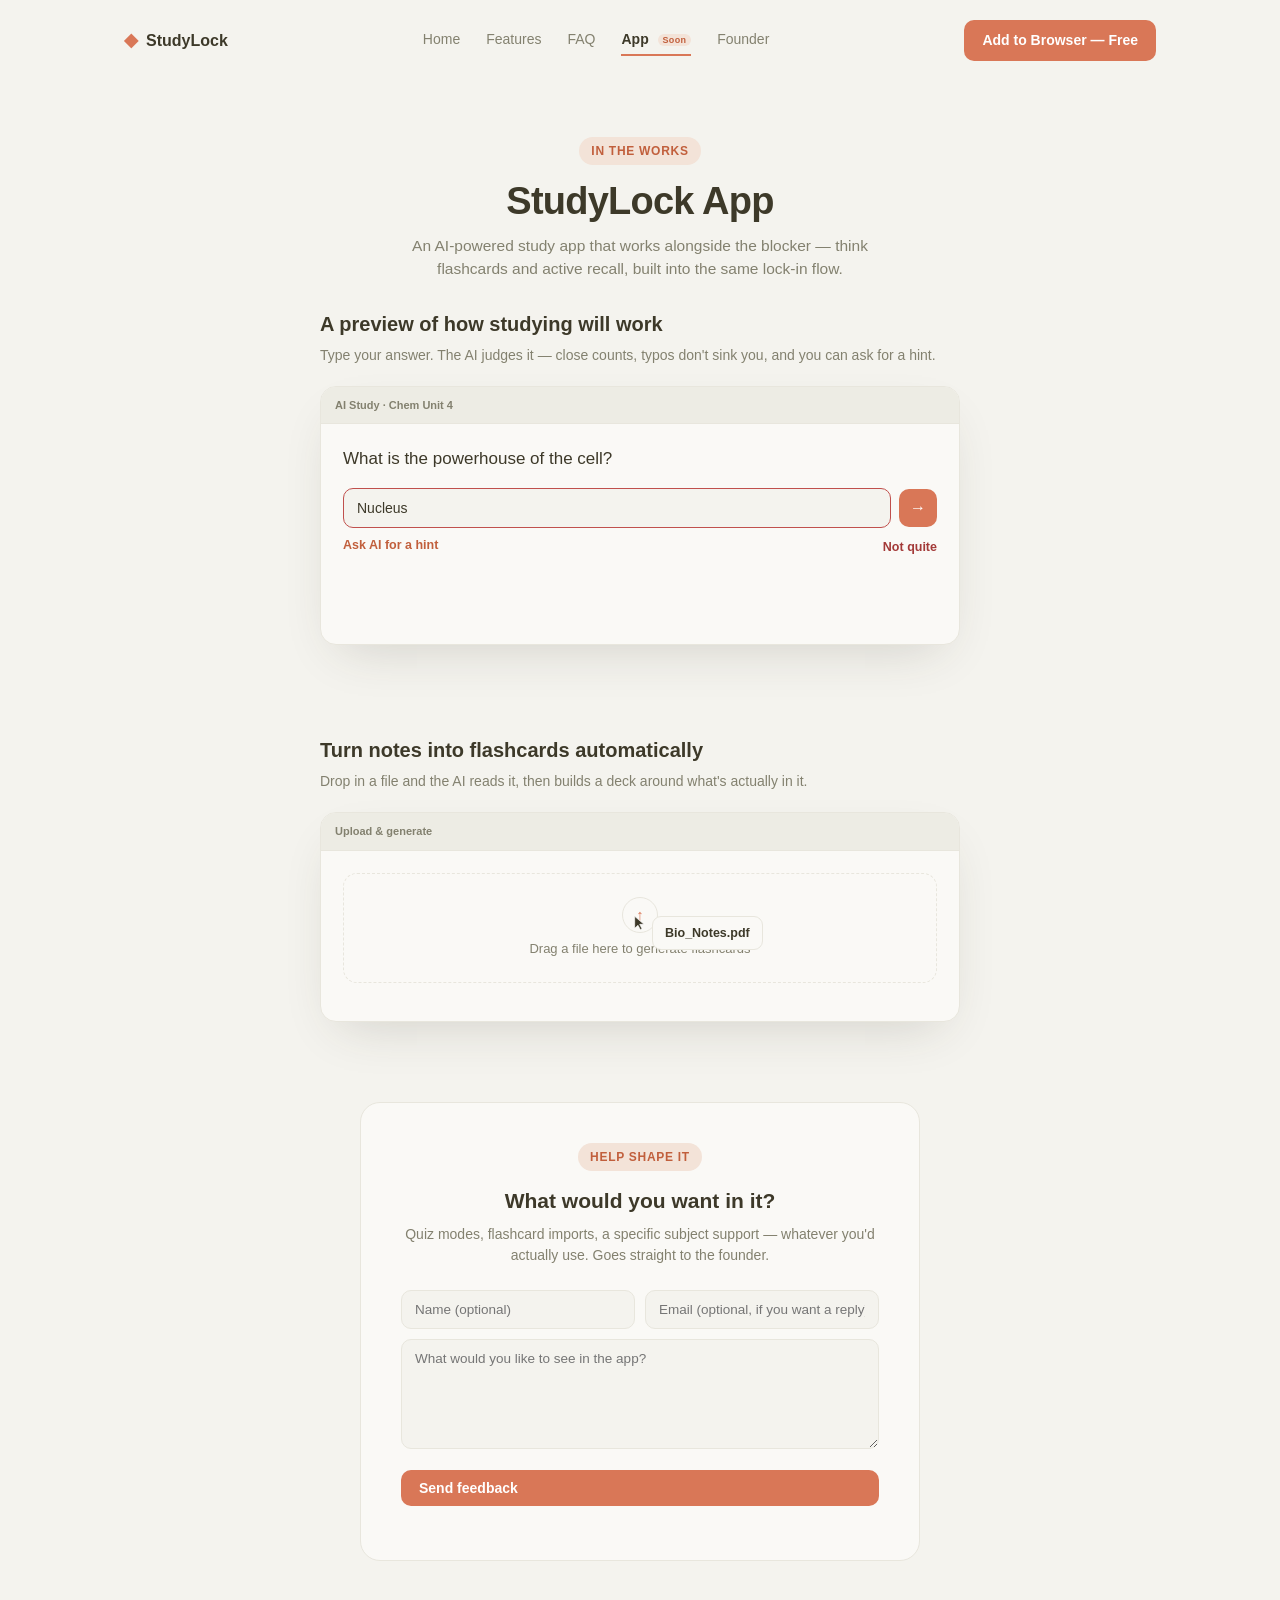
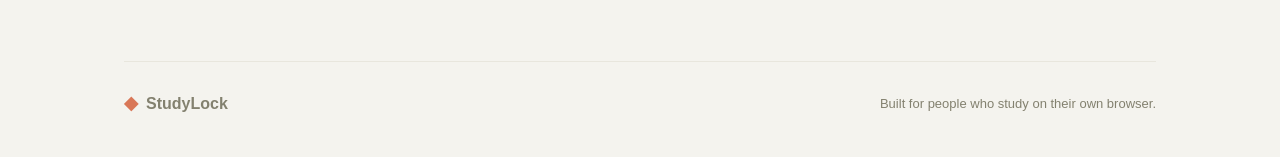
==== commit 1dcd8e66: "Add files via upload" ====
--- a/app.html
+++ b/app.html
@@ -11,21 +11,39 @@
 <div class="wrap">
   <nav>
     <a href="index.html" class="brand"><span class="mark">◆</span>StudyLock</a>
-    <div class="nav-links">
+    <div class="nav-links" id="navLinks">
       <a href="index.html">Home</a>
       <a href="features.html">Features</a>
       <a href="faq.html">FAQ</a>
       <a href="app.html" class="active">App <span class="soon-tag">Soon</span></a>
       <a href="founder.html">Founder</a>
     </div>
+    <button id="navToggle" class="nav-toggle" aria-label="Menu" aria-expanded="false">&#9776;</button>
     <a href="index.html#demo" class="btn btn-primary">Add to Browser — Free</a>
   </nav>
 </div>
+<script>
+  const navToggle = document.getElementById('navToggle');
+  const navLinks = document.getElementById('navLinks');
+  navToggle.addEventListener('click', () => {
+    const isOpen = navLinks.classList.toggle('open');
+    navToggle.innerHTML = isOpen ? '&#10005;' : '&#9776;';
+    navToggle.setAttribute('aria-expanded', isOpen ? 'true' : 'false');
+  });
+  navLinks.querySelectorAll('a').forEach((link) => {
+    link.addEventListener('click', () => {
+      navLinks.classList.remove('open');
+      navToggle.innerHTML = '&#9776;';
+      navToggle.setAttribute('aria-expanded', 'false');
+    });
+  });
+</script>
 
 <div class="page-header">
   <div class="wrap">
     <span class="eyebrow">In the works</span>
     <h1>StudyLock App</h1>
+    <p>An AI-powered study app that works alongside the blocker — think flashcards and active recall, built into the same lock-in flow.</p>
   </div>
 </div>
 
@@ -67,12 +85,49 @@
   </div>
 </div>
 
-<div class="soon-block">
-  <div class="soon-card">
-    <div class="soon-icon">◆</div>
-    <h2>Coming soon</h2>
-    <p>An AI-powered study app that works alongside the blocker — think flashcards and active recall, built into the same lock-in flow.</p>
-    <p>Details soon.</p>
+<div class="demo-block">
+  <div class="wrap">
+    <div class="demo-block-head">
+      <h3>Turn notes into flashcards automatically</h3>
+      <p>Drop in a file and the AI reads it, then builds a deck around what's actually in it.</p>
+    </div>
+    <div class="device-frame" id="uploadDemoFrame">
+      <div class="device-topbar">Upload &amp; generate</div>
+      <div class="device-stage" style="min-height:auto;">
+        <div id="uploadDropzone" class="dropzone" style="position:relative;width:100%;height:110px;display:flex;flex-direction:column;align-items:center;justify-content:center;gap:6px;">
+          <div class="upload-icon-circle">↑</div>
+          <div style="font-size:13px;color:var(--ink-soft);">Drag a file here to generate flashcards</div>
+
+          <div id="uploadDragGroup" class="draggroup" style="top:-46px;">
+            <div style="width:16px;height:16px;">
+              <svg viewBox="0 0 24 24" style="width:100%;height:100%;"><path d="M4 2L4 20L9 15.5L12.5 22L15 20.5L11.5 14H18L4 2Z" fill="#3D3929" stroke="white" stroke-width="1"/></svg>
+            </div>
+            <div id="uploadFileChip" class="filechip">Bio_Notes.pdf</div>
+          </div>
+        </div>
+
+        <div style="margin-top:16px;">
+          <div id="uploadProcessing" class="upload-fadeblock" style="display:none;flex-direction:column;align-items:center;gap:8px;padding:6px 0;">
+            <div class="upload-spinner"></div>
+            <div style="font-size:13.5px;font-weight:600;">Processing Bio_Notes.pdf&hellip;</div>
+            <div class="upload-progress-track"><div id="uploadProgressFill" class="upload-progress-fill"></div></div>
+          </div>
+
+          <div id="uploadResults" class="upload-fadeblock" style="display:none;">
+            <div style="display:flex;align-items:center;gap:8px;margin-bottom:12px;">
+              <span style="color:#3F7A4D;font-size:16px;">✓</span>
+              <div style="font-size:13.5px;font-weight:600;">4 topics found in Bio_Notes.pdf</div>
+            </div>
+            <div style="display:grid;grid-template-columns:1fr 1fr;gap:10px;">
+              <div class="topic-chip" id="topicChip1">Cell structure</div>
+              <div class="topic-chip" id="topicChip2">Photosynthesis</div>
+              <div class="topic-chip" id="topicChip3">Genetics basics</div>
+              <div class="topic-chip" id="topicChip4">Mitosis vs meiosis</div>
+            </div>
+          </div>
+        </div>
+      </div>
+    </div>
   </div>
 </div>
 
@@ -80,6 +135,7 @@
   <div class="wrap">
     <div class="feedback-card">
       <span class="eyebrow">Help shape it</span>
+
       <h3>What would you want in it?</h3>
       <p class="feedback-sub">Quiz modes, flashcard imports, a specific subject support — whatever you'd actually use. Goes straight to the founder.</p>
 
@@ -199,6 +255,89 @@
   gradingObserver.observe(gradingStage);
 </script>
 
+<script>
+  async function crossfadeUpload(from, to, toDisplay) {
+    if (from) {
+      from.classList.remove('show');
+      await sleep(300);
+      from.style.display = 'none';
+    }
+    to.style.display = toDisplay;
+    void to.offsetWidth;
+    to.classList.add('show');
+    await sleep(300);
+  }
+
+  async function runUploadDemo() {
+    const zone = document.getElementById('uploadDropzone');
+    const group = document.getElementById('uploadDragGroup');
+    const chip = document.getElementById('uploadFileChip');
+    const proc = document.getElementById('uploadProcessing');
+    const res = document.getElementById('uploadResults');
+    const fill = document.getElementById('uploadProgressFill');
+    const chips = ['topicChip1', 'topicChip2', 'topicChip3', 'topicChip4'].map((id) => document.getElementById(id));
+
+    await sleep(700);
+    group.style.top = '40px';
+    await sleep(700);
+    zone.classList.add('hover');
+    chip.style.transform = 'scale(0.94)';
+    await sleep(180);
+    chip.style.transform = 'scale(1)';
+    await sleep(400);
+    group.style.opacity = '0';
+    zone.classList.remove('hover');
+    await sleep(600);
+
+    await crossfadeUpload(null, proc, 'flex');
+    await sleep(80);
+    fill.style.transition = 'width 1.4s linear';
+    fill.style.width = '100%';
+    await sleep(1600);
+
+    await crossfadeUpload(proc, res, 'block');
+    for (const c of chips) {
+      c.classList.add('show');
+      await sleep(160);
+    }
+  }
+
+  const uploadStage = document.getElementById('uploadDemoFrame');
+  let uploadPlayed = false;
+
+  function playUploadDemoOnce() {
+    if (uploadPlayed) return;
+    uploadPlayed = true;
+    runUploadDemo();
+    uploadObserver.disconnect();
+  }
+
+  const uploadObserver = new IntersectionObserver((entries) => {
+    entries.forEach((entry) => {
+      if (entry.isIntersecting) playUploadDemoOnce();
+    });
+  }, { threshold: 0.15, rootMargin: '0px 0px -10% 0px' });
+  uploadObserver.observe(uploadStage);
+
+  // Fallback: some browsers/extensions can suppress IntersectionObserver
+  // callbacks (or the card can load already on-screen in odd viewport
+  // sizes). If the card is visible on scroll/resize but the observer
+  // never fired, trigger the demo directly instead of leaving it stuck.
+  function uploadStageIsVisible() {
+    const rect = uploadStage.getBoundingClientRect();
+    return rect.top < window.innerHeight * 0.9 && rect.bottom > 0;
+  }
+  ['scroll', 'resize'].forEach((evt) => {
+    window.addEventListener(evt, () => {
+      if (!uploadPlayed && uploadStageIsVisible()) playUploadDemoOnce();
+    }, { passive: true });
+  });
+  // Also check once on load in case the card is already in view.
+  window.addEventListener('load', () => {
+    if (!uploadPlayed && uploadStageIsVisible()) playUploadDemoOnce();
+  });
+</script>
+
 <div class="wrap">
   <footer>
     <div class="brand"><span class="mark">◆</span>StudyLock</div>
--- a/styles.css
+++ b/styles.css
@@ -35,6 +35,18 @@
   align-items: center;
   justify-content: space-between;
   padding: 20px 0;
+  position: relative;
+}
+
+.nav-toggle {
+  display: none;
+  background: none;
+  border: none;
+  font-size: 20px;
+  line-height: 1;
+  color: var(--ink);
+  cursor: pointer;
+  padding: 6px;
 }
 
 .brand {
@@ -866,6 +878,96 @@
 .correct-title { font-size: 13.5px; font-weight: 600; color: #2E5B39; }
 .correct-sub { font-size: 12px; color: #4A6E52; margin-top: 2px; }
 
+/* UPLOAD & GENERATE DEMO (app page) */
+@keyframes uploadSpin { to { transform: rotate(360deg); } }
+
+.upload-spinner {
+  width: 26px;
+  height: 26px;
+  border-radius: 50%;
+  border: 3px solid var(--line);
+  border-top-color: var(--terracotta);
+  animation: uploadSpin 0.9s linear infinite;
+}
+
+.dropzone {
+  border: 1.5px dashed var(--line);
+  border-radius: 14px;
+  transition: border-color 0.3s ease, background 0.3s ease;
+}
+
+.dropzone.hover { border-color: var(--terracotta); background: var(--terracotta-tint); }
+
+.upload-icon-circle {
+  width: 36px;
+  height: 36px;
+  border-radius: 50%;
+  background: var(--card);
+  border: 1px solid var(--line);
+  display: flex;
+  align-items: center;
+  justify-content: center;
+  color: var(--terracotta);
+  font-size: 15px;
+}
+
+.draggroup {
+  position: absolute;
+  left: 50%;
+  transform: translateX(-50%);
+  transition: top 0.7s var(--ease-premium), opacity 0.3s ease;
+}
+
+.filechip {
+  position: absolute;
+  top: 2px;
+  left: 20px;
+  display: flex;
+  align-items: center;
+  gap: 6px;
+  background: var(--card);
+  border: 1px solid var(--line);
+  border-radius: 9px;
+  padding: 7px 12px;
+  font-size: 12.5px;
+  font-weight: 600;
+  white-space: nowrap;
+  transition: transform 0.2s ease;
+}
+
+.upload-progress-track {
+  width: 70%;
+  height: 5px;
+  background: var(--line);
+  border-radius: 99px;
+  overflow: hidden;
+  margin-top: 2px;
+}
+
+.upload-progress-fill {
+  height: 100%;
+  width: 0%;
+  background: var(--terracotta);
+  border-radius: 99px;
+}
+
+.upload-fadeblock { opacity: 0; transition: opacity 0.3s ease; }
+.upload-fadeblock.show { opacity: 1; }
+
+.topic-chip {
+  opacity: 0;
+  transform: translateY(8px);
+  transition: opacity 0.4s ease, transform 0.4s ease;
+  background: var(--card);
+  border: 1px solid var(--line);
+  border-radius: 10px;
+  padding: 10px 12px;
+  font-size: 12.5px;
+  font-weight: 600;
+}
+
+.topic-chip.show { opacity: 1; transform: translateY(0); }
+
 /* FEEDBACK FORM (app page) */
 .feedback-block { padding: 10px 0 100px; }
 
@@ -958,9 +1060,70 @@
 .soon-card p { color: var(--ink-soft); font-size: 14.5px; margin-bottom: 6px; }
 
 @media (max-width: 720px) {
-  h1 { font-size: 34px; }
-  .nav-links { display: none; }
+  h1 { font-size: 32px; }
+
+  .nav-toggle { display: block; }
+
+  .nav-links {
+    position: absolute;
+    top: 100%;
+    left: 0;
+    right: 0;
+    margin-top: 8px;
+    flex-direction: column;
+    align-items: flex-start;
+    gap: 2px;
+    background: var(--card);
+    border: 1px solid var(--line);
+    border-radius: 12px;
+    padding: 8px;
+    box-shadow: 0 16px 32px -16px rgba(61, 57, 41, 0.3);
+    max-height: 0;
+    opacity: 0;
+    overflow: hidden;
+    pointer-events: none;
+    transition: max-height 0.3s ease, opacity 0.25s ease;
+    z-index: 40;
+  }
+
+  .nav-links.open {
+    max-height: 320px;
+    opacity: 1;
+    pointer-events: auto;
+  }
+
+  .nav-links a {
+    width: 100%;
+    padding: 10px 8px;
+    border-bottom: none;
+    border-radius: 8px;
+  }
+
+  .nav-links a.active { background: var(--terracotta-tint); }
+  .nav-links a:hover { background: var(--cream); }
+
+  header.hero { padding: 44px 0 32px; }
+  .hero-ctas { flex-direction: column; }
+  .hero-ctas .btn { width: 100%; justify-content: center; }
+
+  .compare-intro h2 { font-size: 27px; }
+  .compare-sticky h3 { font-size: 21px; }
+
+  .cta-band { padding: 40px 24px; }
+  .cta-band h2 { font-size: 23px; }
+
+  .demo-block-head h3 { font-size: 18px; }
+  .device-frame, .browser-mock { border-radius: 14px; }
+
   .feature-grid, .step-row { grid-template-columns: 1fr; }
   .thumb-grid { grid-template-columns: repeat(2, 1fr); }
   .founder-card { padding: 28px 22px; }
-}
+  .soon-card { padding: 36px 24px; }
+}
+
+@media (max-width: 460px) {
+  .wrap { padding: 0 18px; }
+  h1 { font-size: 27px; }
+  .compare-intro h2 { font-size: 23px; }
+  .mini-preset-row { flex-wrap: wrap; }
+}
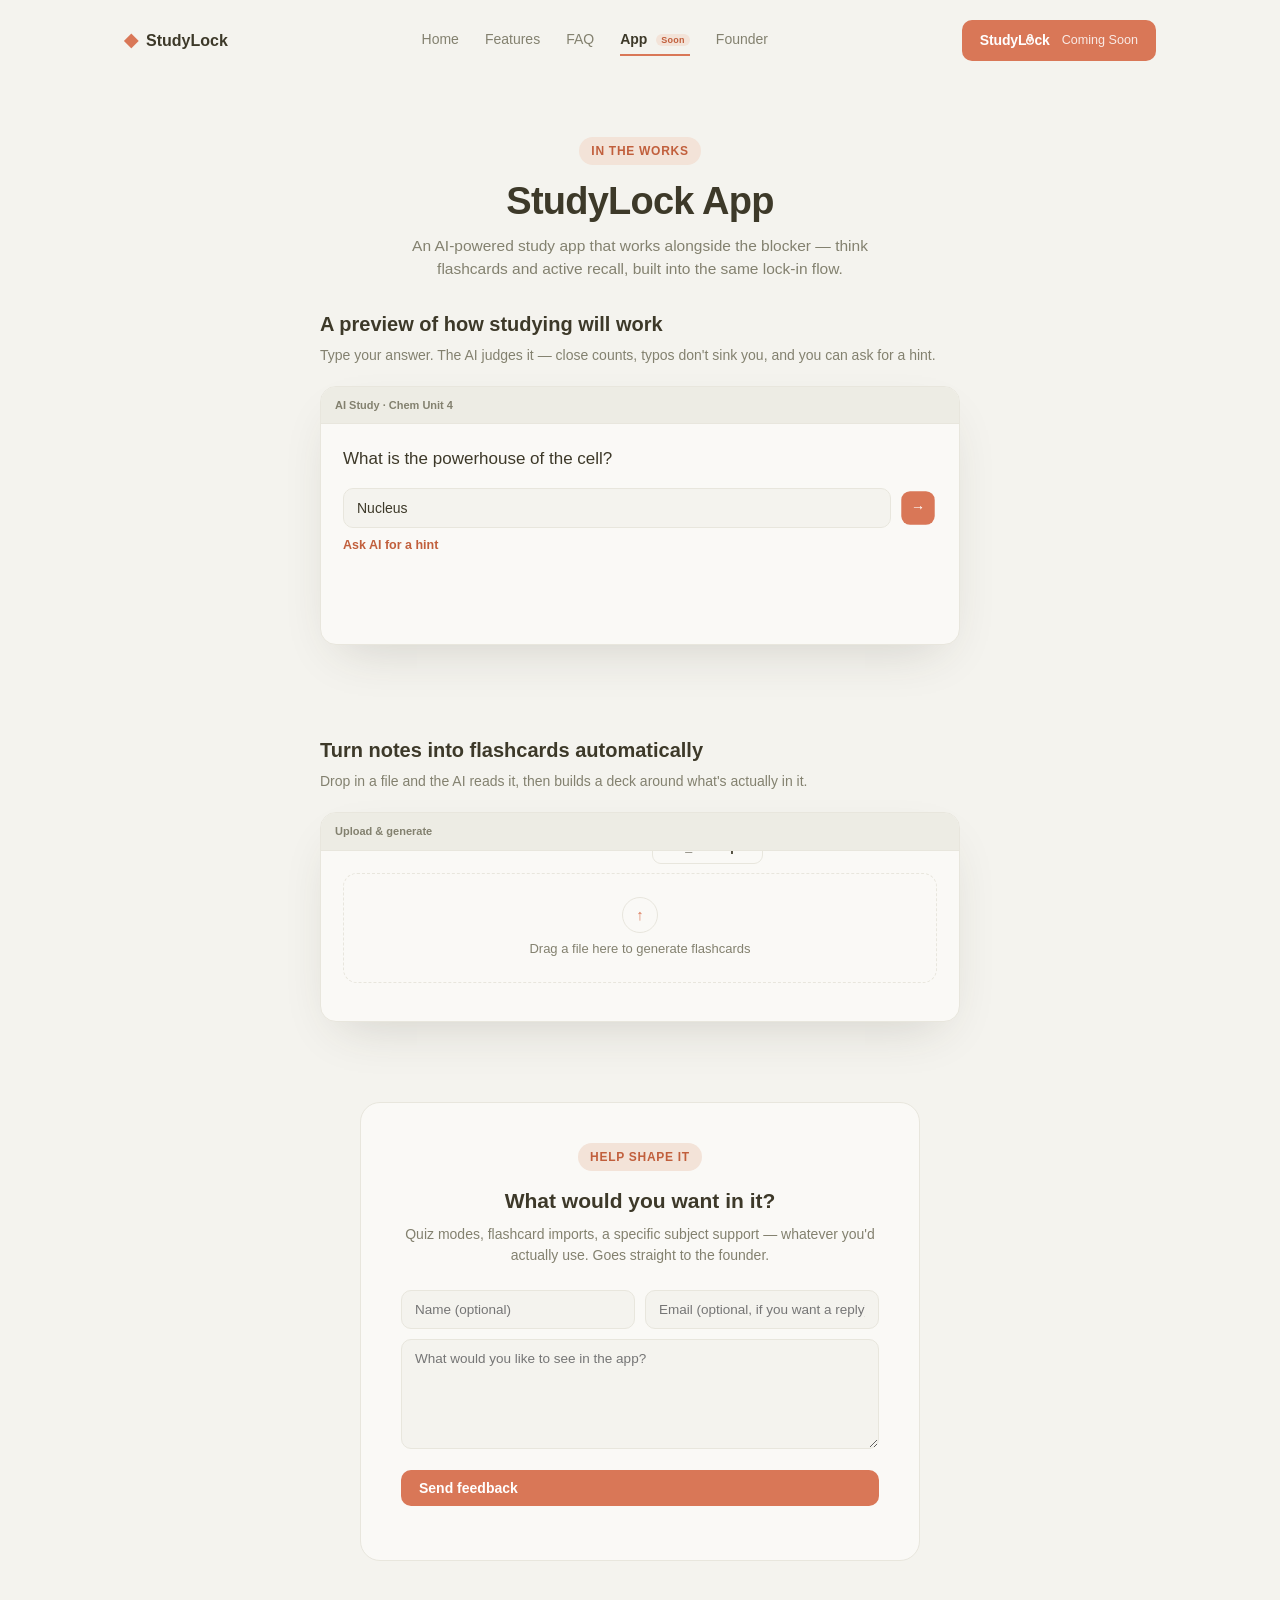
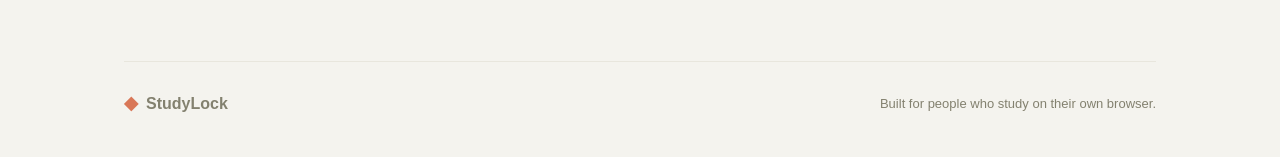
==== commit 8e8fe6d5: "Add files via upload" ====
--- a/app.html
+++ b/app.html
@@ -19,7 +19,7 @@
       <a href="founder.html">Founder</a>
     </div>
     <button id="navToggle" class="nav-toggle" aria-label="Menu" aria-expanded="false">&#9776;</button>
-    <a href="index.html#demo" class="btn btn-primary">Add to Browser — Free</a>
+    <a href="app.html" class="btn btn-primary"><span class="wordmark">StudyL<span class="lock-o"></span>ck</span><span class="suffix">Coming Soon</span></a>
   </nav>
 </div>
 <script>
@@ -38,6 +38,7 @@
     });
   });
 </script>
+<script src="studylock-logo.js"></script>
 
 <div class="page-header">
   <div class="wrap">
--- a/styles.css
+++ b/styles.css
@@ -118,6 +118,12 @@
 }
 .btn-ghost:hover { border-color: var(--terracotta); }
 
+/* NAV CTA — "StudyL[lock]ck — Coming Soon" wordmark button */
+.wordmark { display: inline-flex; align-items: baseline; font-weight: 700; letter-spacing: -0.01em; }
+.lock-o { display: inline-block; position: relative; line-height: 0; }
+.lock-o svg { position: absolute; left: 0; bottom: 0; display: block; overflow: visible; }
+.btn .suffix { font-weight: 500; opacity: 0.85; margin-left: 6px; font-size: 0.9em; }
+
 /* PAGE HEADER (non-hero pages) */
 .page-header {
   padding: 56px 0 8px;
@@ -768,14 +774,24 @@
 }
 
 .founder-avatar {
-  width: 76px; height: 76px;
-  border-radius: 50%;
+  width: 184px; height: 245px;
+  border-radius: 18px;
   background: var(--terracotta-tint);
   color: var(--terracotta-dark);
   font-size: 28px;
   font-weight: 650;
   display: flex; align-items: center; justify-content: center;
-  margin: 0 auto 18px;
+  margin: 0 auto 20px;
+  overflow: hidden;
+  box-shadow: 0 16px 34px -18px rgba(61, 57, 41, 0.35);
+}
+
+.founder-avatar img {
+  width: 100%;
+  height: 100%;
+  object-fit: cover;
+  object-position: 50% 38%;
+  border-radius: 18px;
 }
 
 .founder-card h2 { font-size: 22px; font-weight: 650; margin-bottom: 4px; }
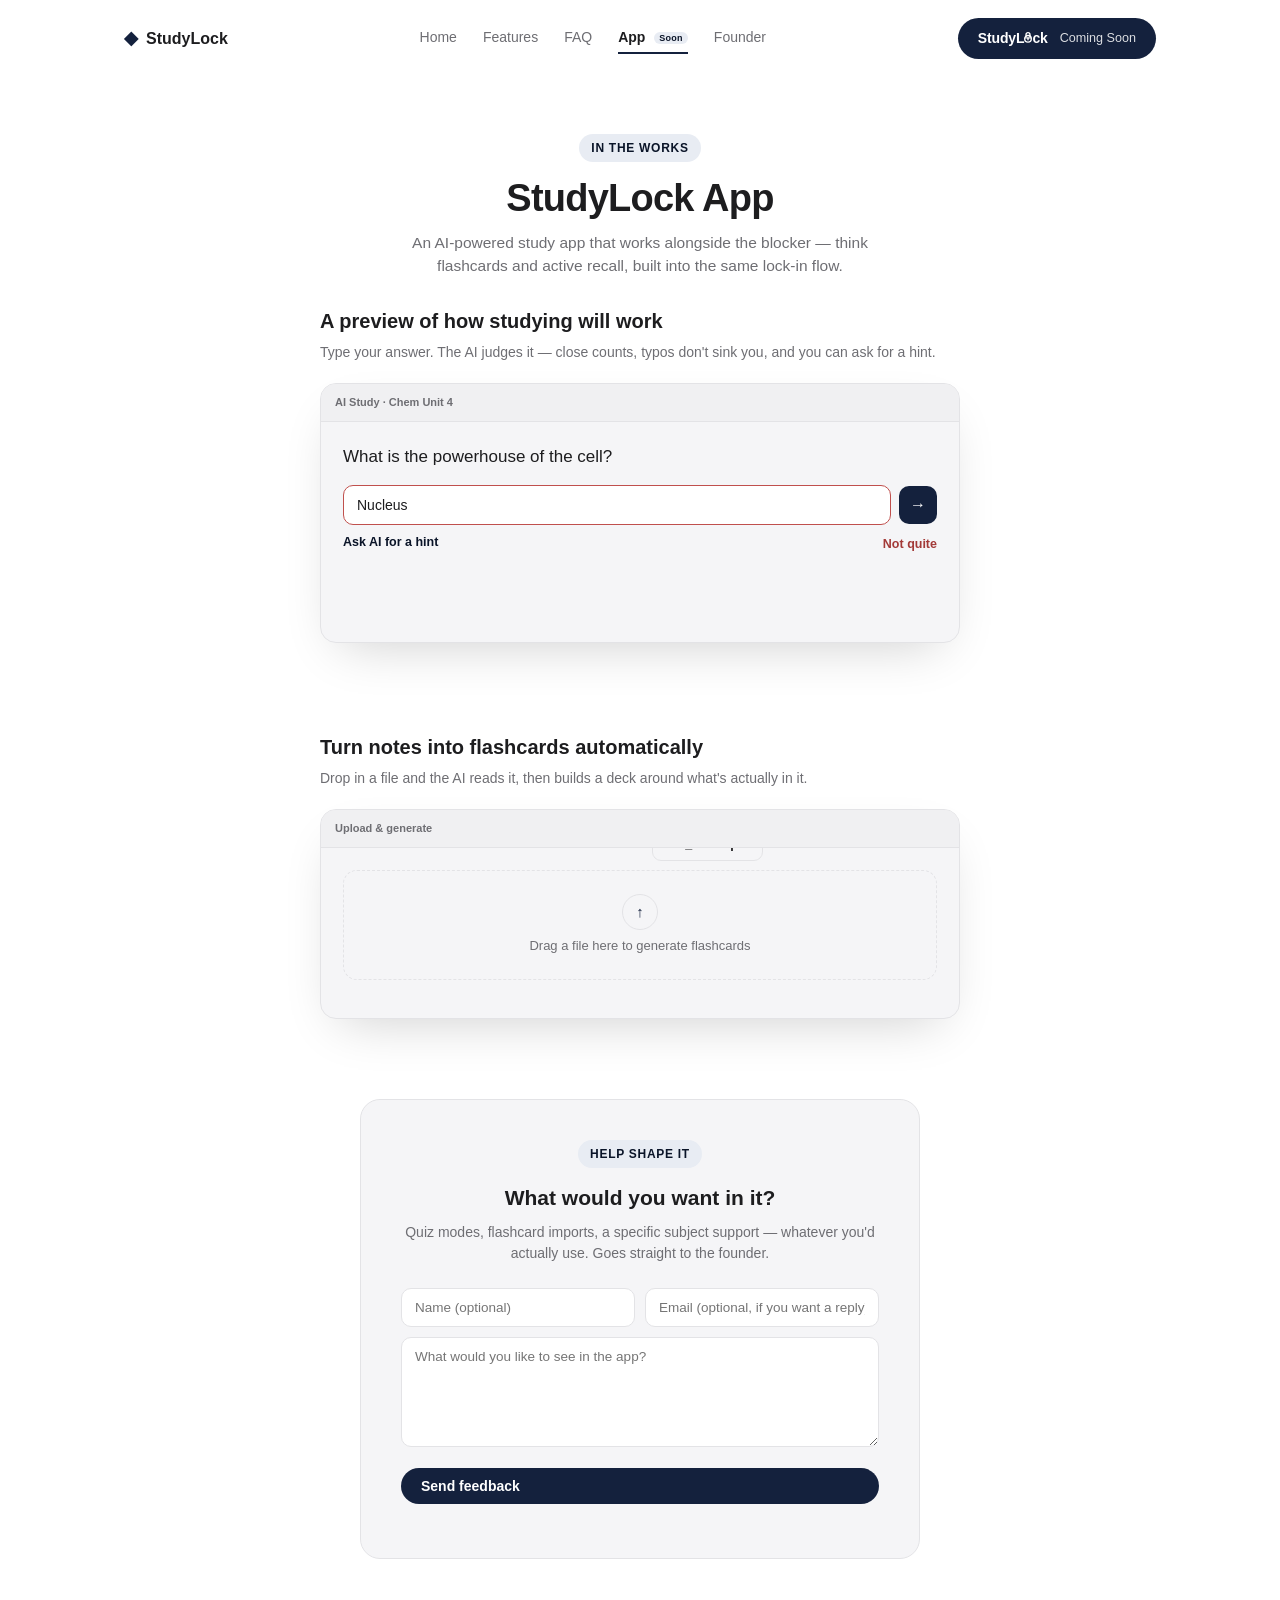
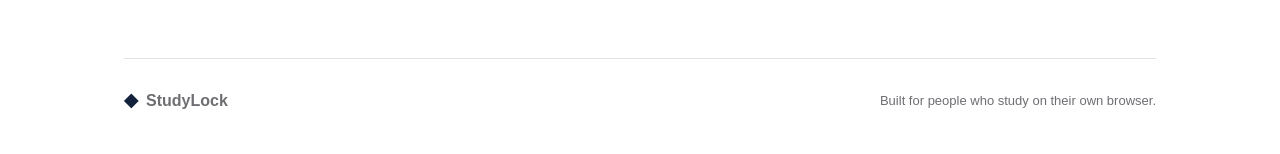
==== commit 020c3c26: "Add files via upload" ====
--- a/app.html
+++ b/app.html
@@ -8,6 +8,7 @@
 </head>
 <body>
 
+<div class="site-header">
 <div class="wrap">
   <nav>
     <a href="index.html" class="brand"><span class="mark">◆</span>StudyLock</a>
@@ -22,6 +23,7 @@
     <a href="app.html" class="btn btn-primary"><span class="wordmark">StudyL<span class="lock-o"></span>ck</span><span class="suffix">Coming Soon</span></a>
   </nav>
 </div>
+</div>
 <script>
   const navToggle = document.getElementById('navToggle');
   const navLinks = document.getElementById('navLinks');
@@ -38,7 +40,7 @@
     });
   });
 </script>
-<script src="studylock-logo.js"></script>
+<script src="studylock-ui.js"></script>
 
 <div class="page-header">
   <div class="wrap">
@@ -48,7 +50,7 @@
   </div>
 </div>
 
-<div class="demo-block">
+<div class="demo-block reveal">
   <div class="wrap">
     <div class="demo-block-head">
       <h3>A preview of how studying will work</h3>
@@ -86,7 +88,7 @@
   </div>
 </div>
 
-<div class="demo-block">
+<div class="demo-block reveal">
   <div class="wrap">
     <div class="demo-block-head">
       <h3>Turn notes into flashcards automatically</h3>
@@ -101,7 +103,7 @@
 
           <div id="uploadDragGroup" class="draggroup" style="top:-46px;">
             <div style="width:16px;height:16px;">
-              <svg viewBox="0 0 24 24" style="width:100%;height:100%;"><path d="M4 2L4 20L9 15.5L12.5 22L15 20.5L11.5 14H18L4 2Z" fill="#3D3929" stroke="white" stroke-width="1"/></svg>
+              <svg viewBox="0 0 24 24" style="width:100%;height:100%;"><path d="M4 2L4 20L9 15.5L12.5 22L15 20.5L11.5 14H18L4 2Z" fill="#1D1D1F" stroke="white" stroke-width="1"/></svg>
             </div>
             <div id="uploadFileChip" class="filechip">Bio_Notes.pdf</div>
           </div>
@@ -134,7 +136,7 @@
 
 <div class="feedback-block">
   <div class="wrap">
-    <div class="feedback-card">
+    <div class="feedback-card reveal">
       <span class="eyebrow">Help shape it</span>
 
       <h3>What would you want in it?</h3>
--- a/styles.css
+++ b/styles.css
@@ -1,13 +1,21 @@
 :root {
-  --cream: #F4F3EE;
-  --card: #FAF9F6;
-  --ink: #3D3929;
-  --ink-soft: #83816F;
-  --line: #E8E6DD;
-  --terracotta: #D97757;
-  --terracotta-dark: #C15F3C;
-  --terracotta-tint: #F3E3D8;
+  /* Black/white base + a dark navy accent — names kept from the old warm
+     theme so every var() reference below repaints automatically. */
+  --cream: #FFFFFF;
+  --card: #F5F5F7;
+  --ink: #1D1D1F;
+  --ink-soft: #6E6E73;
+  --line: #E3E3E6;
+  --terracotta: #14213D;        /* was the orange accent — now dark navy */
+  --terracotta-dark: #0A1428;   /* deeper navy, for hover states + the CTA band */
+  --terracotta-tint: #E8ECF3;   /* light navy-tinted gray, replaces the peach tint */
   --ease-premium: cubic-bezier(0.16, 1, 0.3, 1);
+
+  /* Liquid-glass surfaces */
+  --glass-bg: rgba(255, 255, 255, 0.55);
+  --glass-bg-strong: rgba(255, 255, 255, 0.78);
+  --glass-border: rgba(255, 255, 255, 0.6);
+  --glass-blur: 20px;
 }
 
 * { box-sizing: border-box; margin: 0; padding: 0; }
@@ -29,12 +37,29 @@
   padding: 0 24px;
 }
 
-/* NAV */
+/* NAV — sticky liquid-glass bar */
+.site-header {
+  position: sticky;
+  top: 0;
+  z-index: 200;
+  background: rgba(255, 255, 255, 0.45);
+  backdrop-filter: blur(var(--glass-blur)) saturate(180%);
+  -webkit-backdrop-filter: blur(var(--glass-blur)) saturate(180%);
+  border-bottom: 1px solid rgba(0, 0, 0, 0);
+  transition: background 0.45s ease, border-color 0.45s ease, box-shadow 0.45s ease;
+}
+
+.site-header.scrolled {
+  background: rgba(255, 255, 255, 0.75);
+  border-bottom-color: rgba(0, 0, 0, 0.07);
+  box-shadow: 0 1px 0 rgba(0, 0, 0, 0.03), 0 16px 32px -24px rgba(0, 0, 0, 0.25);
+}
+
 nav {
   display: flex;
   align-items: center;
   justify-content: space-between;
-  padding: 20px 0;
+  padding: 18px 0;
   position: relative;
 }
 
@@ -88,41 +113,61 @@
 }
 
 .btn {
+  position: relative;
   display: inline-flex;
   align-items: center;
   gap: 6px;
   border: none;
-  border-radius: 10px;
-  padding: 10px 18px;
+  border-radius: 980px;
+  padding: 10px 20px;
   font-size: 14px;
   font-weight: 600;
   cursor: pointer;
   text-decoration: none;
   font-family: inherit;
-  transition: background 0.25s ease, transform 0.25s var(--ease-premium), box-shadow 0.25s ease;
+  overflow: hidden;
+  isolation: isolate;
+  transition: background 0.35s ease, transform 0.35s var(--ease-premium), box-shadow 0.35s ease, border-color 0.35s ease;
 }
 
 .btn:hover { transform: translateY(-1px); }
-.btn:active { transform: translateY(0); }
+.btn:active { transform: translateY(0) scale(0.98); }
+
+/* liquid-glass sheen — a soft light sweep on hover */
+.btn::before {
+  content: '';
+  position: absolute;
+  inset: 0;
+  left: -75%;
+  width: 40%;
+  background: linear-gradient(115deg, transparent, rgba(255, 255, 255, 0.55), transparent);
+  transform: skewX(-18deg);
+  transition: left 0.85s var(--ease-premium);
+  pointer-events: none;
+  z-index: 1;
+}
+.btn:hover::before { left: 130%; }
 
 .btn-primary {
   background: var(--terracotta);
   color: #fff;
 }
-.btn-primary:hover { background: var(--terracotta-dark); box-shadow: 0 8px 20px -8px rgba(217, 119, 87, 0.55); }
+.btn-primary:hover { background: var(--terracotta-dark); box-shadow: 0 10px 24px -10px rgba(0, 0, 0, 0.5); }
 
 .btn-ghost {
-  background: transparent;
-  border: 1px solid var(--line);
+  background: var(--glass-bg);
+  backdrop-filter: blur(var(--glass-blur)) saturate(160%);
+  -webkit-backdrop-filter: blur(var(--glass-blur)) saturate(160%);
+  border: 1px solid rgba(0, 0, 0, 0.1);
   color: var(--ink);
 }
-.btn-ghost:hover { border-color: var(--terracotta); }
+.btn-ghost:hover { background: var(--glass-bg-strong); border-color: rgba(20, 33, 61, 0.3); }
 
 /* NAV CTA — "StudyL[lock]ck — Coming Soon" wordmark button */
-.wordmark { display: inline-flex; align-items: baseline; font-weight: 700; letter-spacing: -0.01em; }
+.wordmark { position: relative; z-index: 2; display: inline-flex; align-items: baseline; font-weight: 700; letter-spacing: -0.01em; }
 .lock-o { display: inline-block; position: relative; line-height: 0; }
 .lock-o svg { position: absolute; left: 0; bottom: 0; display: block; overflow: visible; }
-.btn .suffix { font-weight: 500; opacity: 0.85; margin-left: 6px; font-size: 0.9em; }
+.btn .suffix { position: relative; z-index: 2; font-weight: 500; opacity: 0.85; margin-left: 6px; font-size: 0.9em; }
 
 /* PAGE HEADER (non-hero pages) */
 .page-header {
@@ -197,7 +242,7 @@
   overflow: hidden;
   border: 1px solid var(--line);
   background: var(--card);
-  box-shadow: 0 20px 50px -20px rgba(61, 57, 41, 0.25);
+  box-shadow: 0 20px 50px -20px rgba(0, 0, 0, 0.25);
 }
 
 .browser-chrome {
@@ -205,14 +250,14 @@
   align-items: center;
   gap: 10px;
   padding: 12px 16px;
-  background: #EDECE4;
+  background: #F0F0F2;
   border-bottom: 1px solid var(--line);
 }
 
 .dots { display: flex; gap: 6px; }
 .dots span {
   width: 10px; height: 10px; border-radius: 50%;
-  background: #D8D6CB;
+  background: #D6D6DA;
 }
 
 .tab-bar {
@@ -282,7 +327,9 @@
   justify-content: center;
   flex-direction: column;
   text-align: center;
-  background: rgba(244, 243, 238, 0.55);
+  background: var(--glass-bg-strong);
+  backdrop-filter: blur(var(--glass-blur)) saturate(160%);
+  -webkit-backdrop-filter: blur(var(--glass-blur)) saturate(160%);
 }
 
 .locked .lock-overlay { display: flex; }
@@ -348,7 +395,8 @@
 .compare-sticky .divider-line,
 .feedback-card .divider-line { margin-left: 0; margin-right: auto; }
 
-/* ambient drifting glow behind the hero — subtle, not literal */
+/* ambient drifting glow behind the hero — monochrome liquid-glass blobs,
+   gently reactive to the cursor via --mx/--my (set in index.html's script) */
 .ambient-glow {
   position: absolute;
   top: -260px;
@@ -356,11 +404,26 @@
   width: 900px;
   height: 900px;
   transform: translateX(-50%);
-  background: radial-gradient(circle, rgba(217, 119, 87, 0.16), transparent 70%);
+  background: radial-gradient(circle, rgba(0, 0, 0, 0.055), transparent 70%);
   filter: blur(10px);
   pointer-events: none;
   z-index: 0;
-  animation: driftGlow 16s ease-in-out infinite alternate;
+  animation: driftGlow 18s ease-in-out infinite alternate;
+}
+
+.ambient-glow-2 {
+  position: absolute;
+  top: -120px;
+  left: calc(50% + var(--mx, 0px));
+  width: 560px;
+  height: 560px;
+  transform: translateX(-50%);
+  background: radial-gradient(circle, rgba(0, 0, 0, 0.035), transparent 72%);
+  filter: blur(6px);
+  pointer-events: none;
+  z-index: 0;
+  transition: left 1.4s var(--ease-premium);
+  animation: driftGlow 12s ease-in-out infinite alternate-reverse;
 }
 
 @keyframes driftGlow {
@@ -419,6 +482,24 @@
   gap: 14px;
 }
 
+.compare-row.reveal:nth-child(1) { transition-delay: 0ms; }
+.compare-row.reveal:nth-child(2) { transition-delay: 90ms; }
+.compare-row.reveal:nth-child(3) { transition-delay: 180ms; }
+.compare-row.reveal:nth-child(4) { transition-delay: 270ms; }
+
+/* cursor-follow highlight — used on .feature-card and .compare-col */
+.spotlight { position: relative; overflow: hidden; }
+.spotlight::after {
+  content: '';
+  position: absolute;
+  inset: 0;
+  background: radial-gradient(260px circle at var(--mx, 50%) var(--my, 50%), rgba(0, 0, 0, 0.06), transparent 70%);
+  opacity: 0;
+  transition: opacity 0.35s ease;
+  pointer-events: none;
+}
+.spotlight:hover::after { opacity: 1; }
+
 .compare-col {
   border-radius: 16px;
   padding: 22px 24px;
@@ -428,7 +509,7 @@
 
 .compare-col:hover {
   transform: translateY(-3px);
-  box-shadow: 0 16px 32px -20px rgba(61, 57, 41, 0.25);
+  box-shadow: 0 16px 32px -20px rgba(0, 0, 0, 0.25);
 }
 
 .compare-col.others { background: var(--card); }
@@ -503,7 +584,11 @@
 .feature-card p { font-size: 13.5px; color: var(--ink-soft); }
 
 .feature-card.link-card { text-decoration: none; display: block; transition: border-color .3s ease, transform .35s var(--ease-premium), box-shadow .35s ease; }
-.feature-card.link-card:hover { border-color: var(--terracotta); transform: translateY(-3px); box-shadow: 0 16px 32px -20px rgba(61, 57, 41, 0.22); }
+.feature-card.link-card:hover { border-color: var(--terracotta); transform: translateY(-3px); box-shadow: 0 16px 32px -20px rgba(0, 0, 0, 0.22); }
+
+.feature-grid .reveal:nth-child(1) { transition-delay: 0ms; }
+.feature-grid .reveal:nth-child(2) { transition-delay: 90ms; }
+.feature-grid .reveal:nth-child(3) { transition-delay: 180ms; }
 
 /* STEPS */
 .steps { padding: 20px 0 90px; }
@@ -516,6 +601,10 @@
   margin: 0 auto;
 }
 
+.step-row .reveal:nth-child(1) { transition-delay: 0ms; }
+.step-row .reveal:nth-child(2) { transition-delay: 90ms; }
+.step-row .reveal:nth-child(3) { transition-delay: 180ms; }
+
 .step {
   text-align: left;
   padding: 0 8px;
@@ -533,7 +622,7 @@
 
 /* CTA BAND */
 .cta-band {
-  background: var(--ink);
+  background: var(--terracotta-dark);
   color: var(--cream);
   border-radius: 24px;
   max-width: 1032px;
@@ -543,9 +632,14 @@
 }
 
 .cta-band h2 { font-size: 28px; font-weight: 650; margin-bottom: 10px; }
-.cta-band p { color: #C9C6B6; font-size: 15px; margin-bottom: 26px; }
-
-.cta-band .btn-primary { background: var(--terracotta); }
+.cta-band p { color: #9DA8C0; font-size: 15px; margin-bottom: 26px; }
+
+/* on the dark band, invert to a light glass pill so it still reads as "primary" */
+.cta-band .btn-primary {
+  background: rgba(255, 255, 255, 0.92);
+  color: var(--terracotta);
+}
+.cta-band .btn-primary:hover { background: #fff; box-shadow: 0 10px 24px -10px rgba(0, 0, 0, 0.55); }
 
 /* FOOTER */
 footer {
@@ -576,7 +670,7 @@
   overflow: hidden;
   border: 1px solid var(--line);
   background: var(--card);
-  box-shadow: 0 20px 50px -20px rgba(61, 57, 41, 0.2);
+  box-shadow: 0 20px 50px -20px rgba(0, 0, 0, 0.2);
 }
 
 .device-topbar {
@@ -584,7 +678,7 @@
   align-items: center;
   gap: 8px;
   padding: 10px 14px;
-  background: #EDECE4;
+  background: #F0F0F2;
   border-bottom: 1px solid var(--line);
   font-size: 11px;
   color: var(--ink-soft);
@@ -783,7 +877,7 @@
   display: flex; align-items: center; justify-content: center;
   margin: 0 auto 20px;
   overflow: hidden;
-  box-shadow: 0 16px 34px -18px rgba(61, 57, 41, 0.35);
+  box-shadow: 0 16px 34px -18px rgba(0, 0, 0, 0.35);
 }
 
 .founder-avatar img {
@@ -1093,7 +1187,7 @@
     border: 1px solid var(--line);
     border-radius: 12px;
     padding: 8px;
-    box-shadow: 0 16px 32px -16px rgba(61, 57, 41, 0.3);
+    box-shadow: 0 16px 32px -16px rgba(0, 0, 0, 0.3);
     max-height: 0;
     opacity: 0;
     overflow: hidden;
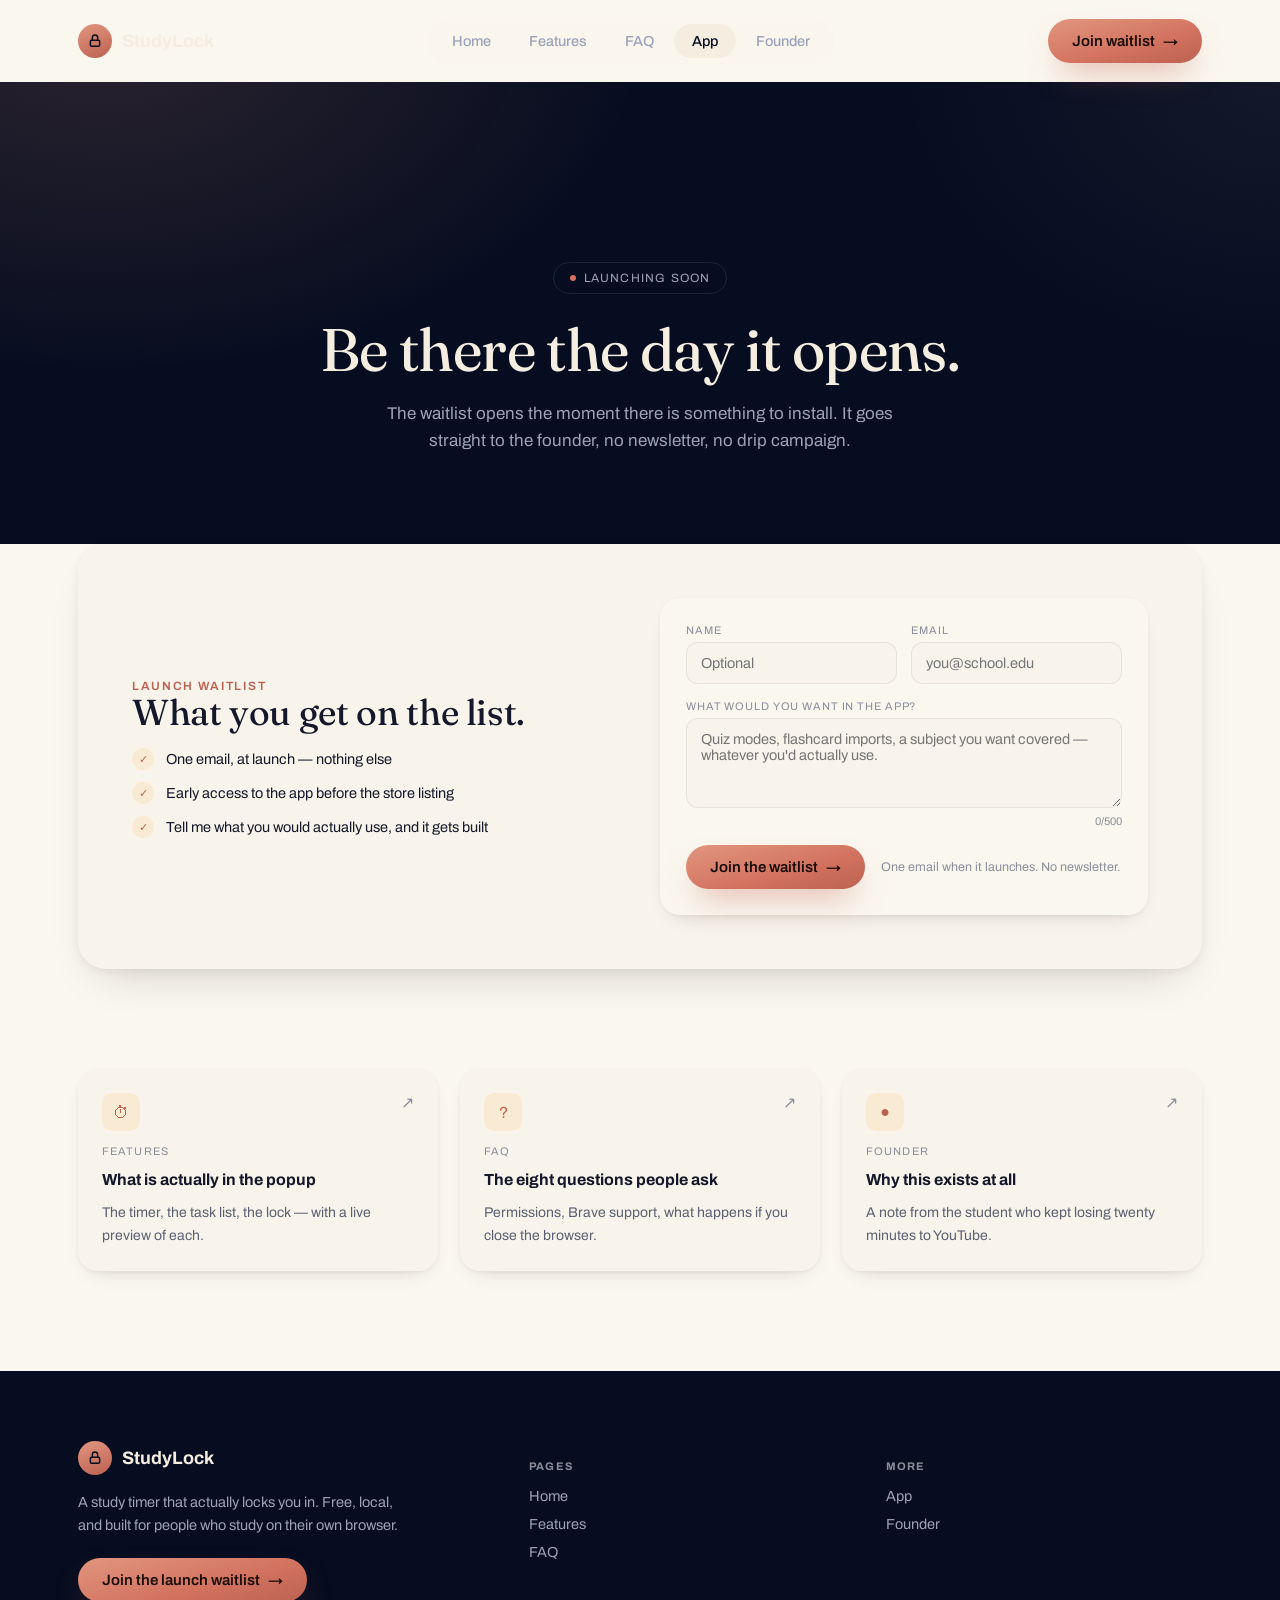
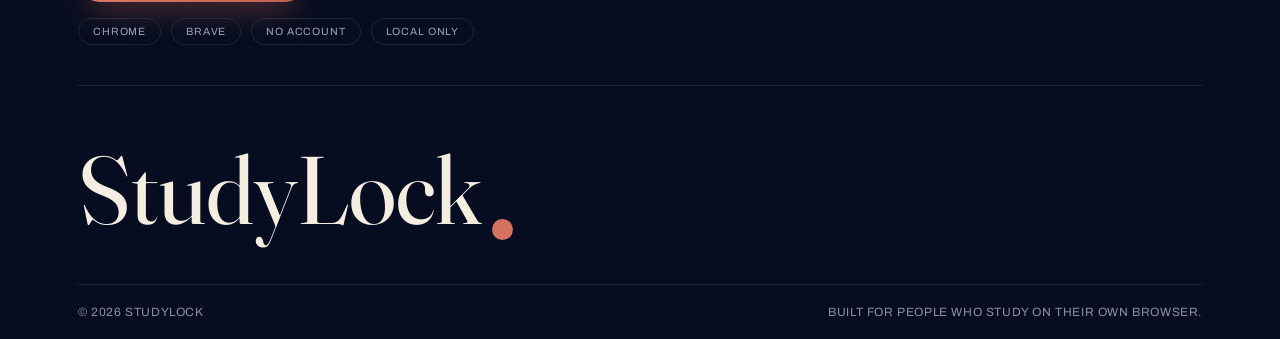
==== commit e6d9d261: "Add files via upload" ====
--- a/app.html
+++ b/app.html
@@ -3,350 +3,110 @@
 <head>
 <meta charset="UTF-8" />
 <meta name="viewport" content="width=device-width, initial-scale=1" />
-<title>App — Coming Soon — StudyLock</title>
+<title>Join the Waitlist — StudyLock</title>
+<link rel="preconnect" href="https://fonts.googleapis.com">
+<link rel="preconnect" href="https://fonts.gstatic.com" crossorigin>
+<link rel="stylesheet" href="https://fonts.googleapis.com/css2?family=Archivo:wght@400;500;600;700;800&family=Fraunces:ital,opsz,wght@0,9..144,300..900;1,9..144,300..900&display=swap">
 <link rel="stylesheet" href="styles.css" />
 </head>
 <body>
 
-<div class="site-header">
-<div class="wrap">
-  <nav>
-    <a href="index.html" class="brand"><span class="mark">◆</span>StudyLock</a>
-    <div class="nav-links" id="navLinks">
+<header class="site-header" id="siteHeader">
+  <div class="navbar">
+    <a href="index.html" class="brand"><span class="mark"><svg viewBox="0 0 24 24" width="16" height="16" fill="none" stroke="currentColor" stroke-width="2.2" stroke-linecap="round" stroke-linejoin="round"><rect x="5" y="11" width="14" height="9" rx="2"></rect><path d="M8 11V7a4 4 0 0 1 8 0v4"></path></svg></span>StudyLock</a>
+    <nav class="nav-pill" id="navPill">
       <a href="index.html">Home</a>
       <a href="features.html">Features</a>
       <a href="faq.html">FAQ</a>
-      <a href="app.html" class="active">App <span class="soon-tag">Soon</span></a>
+      <a href="app.html" class="active">App</a>
       <a href="founder.html">Founder</a>
-    </div>
-    <button id="navToggle" class="nav-toggle" aria-label="Menu" aria-expanded="false">&#9776;</button>
-    <a href="app.html" class="btn btn-primary"><span class="wordmark">StudyL<span class="lock-o"></span>ck</span><span class="suffix">Coming Soon</span></a>
-  </nav>
-</div>
-</div>
-<script>
-  const navToggle = document.getElementById('navToggle');
-  const navLinks = document.getElementById('navLinks');
-  navToggle.addEventListener('click', () => {
-    const isOpen = navLinks.classList.toggle('open');
-    navToggle.innerHTML = isOpen ? '&#10005;' : '&#9776;';
-    navToggle.setAttribute('aria-expanded', isOpen ? 'true' : 'false');
-  });
-  navLinks.querySelectorAll('a').forEach((link) => {
-    link.addEventListener('click', () => {
-      navLinks.classList.remove('open');
-      navToggle.innerHTML = '&#9776;';
-      navToggle.setAttribute('aria-expanded', 'false');
-    });
-  });
-</script>
-<script src="studylock-ui.js"></script>
+    </nav>
+    <a href="app.html" class="btn btn-primary nav-cta">Join waitlist <span>&rarr;</span></a>
+    <button class="nav-toggle" id="navToggle" aria-label="Menu" aria-expanded="false">&#9776;</button>
+  </div>
+</header>
 
-<div class="page-header">
+<section class="dark-section page-head" style="padding-bottom:60px;">
   <div class="wrap">
-    <span class="eyebrow">In the works</span>
-    <h1>StudyLock App</h1>
-    <p>An AI-powered study app that works alongside the blocker — think flashcards and active recall, built into the same lock-in flow.</p>
+    <span class="pill-badge"><span class="dot"></span>Launching soon</span>
+    <h1>Be there the day it opens.</h1>
+    <p>The waitlist opens the moment there is something to install. It goes straight to the founder, no newsletter, no drip campaign.</p>
   </div>
-</div>
+</section>
 
-<div class="demo-block reveal">
+<section class="section" style="padding-top:0;">
   <div class="wrap">
-    <div class="demo-block-head">
-      <h3>A preview of how studying will work</h3>
-      <p>Type your answer. The AI judges it — close counts, typos don't sink you, and you can ask for a hint.</p>
-    </div>
-    <div class="device-frame">
-      <div class="device-topbar">AI Study &middot; Chem Unit 4</div>
-      <div class="device-stage" id="gradingStage" style="min-height:220px;">
-        <div style="font-size:17px;font-weight:500;margin-bottom:16px;">What is the powerhouse of the cell?</div>
-
-        <div style="display:flex;gap:8px;align-items:center;">
-          <input id="answerInput" type="text" class="answer-input" placeholder="Type your answer..." readonly />
-          <div id="submitBtn" class="answer-submit">→</div>
+    <div class="cta-band reveal">
+      <div class="left">
+        <span class="eyebrow">Launch waitlist</span>
+        <h2>What you get on the list.</h2>
+        <ul class="check-list">
+          <li><span class="ck">&#10003;</span>One email, at launch — nothing else</li>
+          <li><span class="ck">&#10003;</span>Early access to the app before the store listing</li>
+          <li><span class="ck">&#10003;</span>Tell me what you would actually use, and it gets built</li>
+        </ul>
+      </div>
+      <form class="waitlist-form" data-waitlist-form action="https://formspree.io/f/xwlekrgl" method="POST">
+        <input type="text" name="_gotcha" class="hp" tabindex="-1" autocomplete="off">
+        <div class="field-row">
+          <div><label for="name5">Name</label><input type="text" id="name5" name="name" placeholder="Optional"></div>
+          <div><label for="email5">Email</label><input type="email" id="email5" name="email" placeholder="you@school.edu" required></div>
         </div>
-
-        <div style="display:flex;justify-content:space-between;align-items:flex-start;margin-top:10px;min-height:20px;">
-          <div class="hint-wrap">
-            <button class="hint-trigger">Ask AI for a hint</button>
-            <div id="hintBubble" class="hint-bubble">It's the organelle that makes energy for the cell.</div>
-          </div>
-          <div id="feedbackMsg" style="font-size:12.5px;font-weight:600;"></div>
+        <label for="msg5">What would you want in the app? <span class="char-count-label"></span></label>
+        <textarea id="msg5" name="message" maxlength="500" placeholder="Quiz modes, flashcard imports, a subject you want covered — whatever you'd actually use."></textarea>
+        <div class="char-count"><span class="cur">0</span>/500</div>
+        <div class="submit-row">
+          <button type="submit" class="btn btn-primary">Join the waitlist <span>&rarr;</span></button>
+          <span class="fine">One email when it launches. No newsletter.</span>
         </div>
-
-        <div id="correctPanel" class="correct-panel">
-          <div class="correct-panel-inner">
-            <span style="font-size:16px;color:#3F7A4D;flex-shrink:0;">✓</span>
-            <div>
-              <div class="correct-title">Mitochondria — the powerhouse of the cell</div>
-              <div class="correct-sub">Close enough — small spelling slip, marked correct.</div>
-            </div>
-          </div>
-        </div>
-      </div>
+        <div class="form-status"></div>
+      </form>
     </div>
   </div>
-</div>
+</section>
 
-<div class="demo-block reveal">
+<section class="section" style="padding-top:0;">
   <div class="wrap">
-    <div class="demo-block-head">
-      <h3>Turn notes into flashcards automatically</h3>
-      <p>Drop in a file and the AI reads it, then builds a deck around what's actually in it.</p>
-    </div>
-    <div class="device-frame" id="uploadDemoFrame">
-      <div class="device-topbar">Upload &amp; generate</div>
-      <div class="device-stage" style="min-height:auto;">
-        <div id="uploadDropzone" class="dropzone" style="position:relative;width:100%;height:110px;display:flex;flex-direction:column;align-items:center;justify-content:center;gap:6px;">
-          <div class="upload-icon-circle">↑</div>
-          <div style="font-size:13px;color:var(--ink-soft);">Drag a file here to generate flashcards</div>
-
-          <div id="uploadDragGroup" class="draggroup" style="top:-46px;">
-            <div style="width:16px;height:16px;">
-              <svg viewBox="0 0 24 24" style="width:100%;height:100%;"><path d="M4 2L4 20L9 15.5L12.5 22L15 20.5L11.5 14H18L4 2Z" fill="#1D1D1F" stroke="white" stroke-width="1"/></svg>
-            </div>
-            <div id="uploadFileChip" class="filechip">Bio_Notes.pdf</div>
-          </div>
-        </div>
-
-        <div style="margin-top:16px;">
-          <div id="uploadProcessing" class="upload-fadeblock" style="display:none;flex-direction:column;align-items:center;gap:8px;padding:6px 0;">
-            <div class="upload-spinner"></div>
-            <div style="font-size:13.5px;font-weight:600;">Processing Bio_Notes.pdf&hellip;</div>
-            <div class="upload-progress-track"><div id="uploadProgressFill" class="upload-progress-fill"></div></div>
-          </div>
-
-          <div id="uploadResults" class="upload-fadeblock" style="display:none;">
-            <div style="display:flex;align-items:center;gap:8px;margin-bottom:12px;">
-              <span style="color:#3F7A4D;font-size:16px;">✓</span>
-              <div style="font-size:13.5px;font-weight:600;">4 topics found in Bio_Notes.pdf</div>
-            </div>
-            <div style="display:grid;grid-template-columns:1fr 1fr;gap:10px;">
-              <div class="topic-chip" id="topicChip1">Cell structure</div>
-              <div class="topic-chip" id="topicChip2">Photosynthesis</div>
-              <div class="topic-chip" id="topicChip3">Genetics basics</div>
-              <div class="topic-chip" id="topicChip4">Mitosis vs meiosis</div>
-            </div>
-          </div>
-        </div>
-      </div>
+    <div class="quick-grid">
+      <a class="quick-card reveal" href="features.html">
+        <div class="qtop"><div class="qicon">&#9201;</div><span class="qarrow">&#8599;</span></div>
+        <span class="qlabel">Features</span>
+        <strong>What is actually in the popup</strong>
+        <p>The timer, the task list, the lock — with a live preview of each.</p>
+      </a>
+      <a class="quick-card reveal" href="faq.html">
+        <div class="qtop"><div class="qicon">?</div><span class="qarrow">&#8599;</span></div>
+        <span class="qlabel">FAQ</span>
+        <strong>The eight questions people ask</strong>
+        <p>Permissions, Brave support, what happens if you close the browser.</p>
+      </a>
+      <a class="quick-card reveal" href="founder.html">
+        <div class="qtop"><div class="qicon">&#9679;</div><span class="qarrow">&#8599;</span></div>
+        <span class="qlabel">Founder</span>
+        <strong>Why this exists at all</strong>
+        <p>A note from the student who kept losing twenty minutes to YouTube.</p>
+      </a>
     </div>
   </div>
-</div>
+</section>
 
-<div class="feedback-block">
+<footer class="site-footer">
   <div class="wrap">
-    <div class="feedback-card reveal">
-      <span class="eyebrow">Help shape it</span>
+    <div class="footer-top">
+      <div class="footer-brand">
+        <div class="brand"><span class="mark"><svg viewBox="0 0 24 24" width="16" height="16" fill="none" stroke="currentColor" stroke-width="2.2" stroke-linecap="round" stroke-linejoin="round"><rect x="5" y="11" width="14" height="9" rx="2"></rect><path d="M8 11V7a4 4 0 0 1 8 0v4"></path></svg></span>StudyLock</div>
+        <p>A study timer that actually locks you in. Free, local, and built for people who study on their own browser.</p>
+        <a href="app.html" class="btn btn-primary">Join the launch waitlist <span>&rarr;</span></a>
+        <div class="footer-tags"><span>Chrome</span><span>Brave</span><span>No account</span><span>Local only</span></div>
+      </div>
+      <div class="footer-col"><h5>Pages</h5><a href="index.html">Home</a><a href="features.html">Features</a><a href="faq.html">FAQ</a></div>
+      <div class="footer-col"><h5>More</h5><a href="app.html">App</a><a href="founder.html">Founder</a></div>
+    </div>
+    <div class="footer-wordmark">StudyLock<span class="dot"></span></div>
+    <div class="footer-bottom"><span>&copy; 2026 StudyLock</span><span>Built for people who study on their own browser.</span></div>
+  </div>
+</footer>
 
-      <h3>What would you want in it?</h3>
-      <p class="feedback-sub">Quiz modes, flashcard imports, a specific subject support — whatever you'd actually use. Goes straight to the founder.</p>
-
-      <form id="feedbackForm" class="feedback-form" action="https://formspree.io/f/xwlekrgl" method="POST">
-        <div class="feedback-row">
-          <input type="text" name="name" placeholder="Name (optional)" />
-          <input type="email" name="email" placeholder="Email (optional, if you want a reply)" />
-        </div>
-        <textarea name="message" placeholder="What would you like to see in the app?" required></textarea>
-        <button type="submit" class="btn btn-primary" id="feedbackSubmit">Send feedback</button>
-      </form>
-
-      <p class="feedback-status" id="feedbackStatus"></p>
-    </div>
-  </div>
-</div>
-
-<script>
-  const feedbackForm = document.getElementById('feedbackForm');
-  const feedbackStatus = document.getElementById('feedbackStatus');
-  const feedbackSubmit = document.getElementById('feedbackSubmit');
-
-  feedbackForm.addEventListener('submit', async (e) => {
-    e.preventDefault();
-    feedbackSubmit.disabled = true;
-    feedbackSubmit.textContent = 'Sending...';
-
-    try {
-      const res = await fetch(feedbackForm.action, {
-        method: 'POST',
-        body: new FormData(feedbackForm),
-        headers: { 'Accept': 'application/json' }
-      });
-
-      if (res.ok) {
-        feedbackForm.reset();
-        feedbackForm.style.display = 'none';
-        feedbackStatus.textContent = "Thanks — that's been sent.";
-      } else {
-        feedbackStatus.textContent = 'Something went wrong. Try again in a moment.';
-        feedbackSubmit.disabled = false;
-        feedbackSubmit.textContent = 'Send feedback';
-      }
-    } catch (err) {
-      feedbackStatus.textContent = 'Something went wrong. Try again in a moment.';
-      feedbackSubmit.disabled = false;
-      feedbackSubmit.textContent = 'Send feedback';
-    }
-  });
-</script>
-
-<script>
-  function sleep(ms) { return new Promise((r) => setTimeout(r, ms)); }
-
-  async function typeInto(el, text, speed) {
-    el.value = '';
-    for (let i = 0; i <= text.length; i++) {
-      el.value = text.slice(0, i);
-      await sleep(speed);
-    }
-  }
-
-  async function press(el) {
-    el.style.transform = 'scale(0.88)';
-    await sleep(140);
-    el.style.transform = 'scale(1)';
-  }
-
-  async function runGradingDemo() {
-    const input = document.getElementById('answerInput');
-    const submitBtn = document.getElementById('submitBtn');
-    const feedback = document.getElementById('feedbackMsg');
-    const hintBubble = document.getElementById('hintBubble');
-    const correctPanel = document.getElementById('correctPanel');
-
-    await sleep(500);
-
-    await typeInto(input, 'Nucleus', 65);
-    await sleep(400);
-    await press(submitBtn);
-    input.classList.add('shake');
-    input.style.borderColor = '#C0504D';
-    feedback.style.color = '#A33A38';
-    feedback.textContent = 'Not quite';
-    await sleep(500);
-    input.classList.remove('shake');
-    await sleep(900);
-
-    hintBubble.classList.add('show');
-    await sleep(1800);
-    hintBubble.classList.remove('show');
-    await sleep(400);
-
-    input.style.borderColor = '';
-    feedback.textContent = '';
-    await typeInto(input, 'mitocondria', 70);
-    await sleep(400);
-    await press(submitBtn);
-    input.style.borderColor = '#4C8B5B';
-    feedback.style.color = '#3F7A4D';
-    feedback.textContent = 'Correct';
-    await sleep(300);
-    correctPanel.classList.add('show');
-  }
-
-  const gradingStage = document.getElementById('gradingStage');
-  let gradingPlayed = false;
-  const gradingObserver = new IntersectionObserver((entries) => {
-    entries.forEach((entry) => {
-      if (entry.isIntersecting && !gradingPlayed) {
-        gradingPlayed = true;
-        runGradingDemo();
-        gradingObserver.unobserve(gradingStage);
-      }
-    });
-  }, { threshold: 0.4 });
-  gradingObserver.observe(gradingStage);
-</script>
-
-<script>
-  async function crossfadeUpload(from, to, toDisplay) {
-    if (from) {
-      from.classList.remove('show');
-      await sleep(300);
-      from.style.display = 'none';
-    }
-    to.style.display = toDisplay;
-    void to.offsetWidth;
-    to.classList.add('show');
-    await sleep(300);
-  }
-
-  async function runUploadDemo() {
-    const zone = document.getElementById('uploadDropzone');
-    const group = document.getElementById('uploadDragGroup');
-    const chip = document.getElementById('uploadFileChip');
-    const proc = document.getElementById('uploadProcessing');
-    const res = document.getElementById('uploadResults');
-    const fill = document.getElementById('uploadProgressFill');
-    const chips = ['topicChip1', 'topicChip2', 'topicChip3', 'topicChip4'].map((id) => document.getElementById(id));
-
-    await sleep(700);
-    group.style.top = '40px';
-    await sleep(700);
-    zone.classList.add('hover');
-    chip.style.transform = 'scale(0.94)';
-    await sleep(180);
-    chip.style.transform = 'scale(1)';
-    await sleep(400);
-    group.style.opacity = '0';
-    zone.classList.remove('hover');
-    await sleep(600);
-
-    await crossfadeUpload(null, proc, 'flex');
-    await sleep(80);
-    fill.style.transition = 'width 1.4s linear';
-    fill.style.width = '100%';
-    await sleep(1600);
-
-    await crossfadeUpload(proc, res, 'block');
-    for (const c of chips) {
-      c.classList.add('show');
-      await sleep(160);
-    }
-  }
-
-  const uploadStage = document.getElementById('uploadDemoFrame');
-  let uploadPlayed = false;
-
-  function playUploadDemoOnce() {
-    if (uploadPlayed) return;
-    uploadPlayed = true;
-    runUploadDemo();
-    uploadObserver.disconnect();
-  }
-
-  const uploadObserver = new IntersectionObserver((entries) => {
-    entries.forEach((entry) => {
-      if (entry.isIntersecting) playUploadDemoOnce();
-    });
-  }, { threshold: 0.15, rootMargin: '0px 0px -10% 0px' });
-  uploadObserver.observe(uploadStage);
-
-  // Fallback: some browsers/extensions can suppress IntersectionObserver
-  // callbacks (or the card can load already on-screen in odd viewport
-  // sizes). If the card is visible on scroll/resize but the observer
-  // never fired, trigger the demo directly instead of leaving it stuck.
-  function uploadStageIsVisible() {
-    const rect = uploadStage.getBoundingClientRect();
-    return rect.top < window.innerHeight * 0.9 && rect.bottom > 0;
-  }
-  ['scroll', 'resize'].forEach((evt) => {
-    window.addEventListener(evt, () => {
-      if (!uploadPlayed && uploadStageIsVisible()) playUploadDemoOnce();
-    }, { passive: true });
-  });
-  // Also check once on load in case the card is already in view.
-  window.addEventListener('load', () => {
-    if (!uploadPlayed && uploadStageIsVisible()) playUploadDemoOnce();
-  });
-</script>
-
-<div class="wrap">
-  <footer>
-    <div class="brand"><span class="mark">◆</span>StudyLock</div>
-    <span>Built for people who study on their own browser.</span>
-  </footer>
-</div>
-
+<script src="studylock-ui.js"></script>
 </body>
 </html>
--- a/styles.css
+++ b/styles.css
@@ -1,1239 +1,680 @@
+/* ==========================================================================
+   StudyLock — clay-morphism rebuild
+   Navy/cream/coral palette, soft "clay" cards, serif display + sans body.
+   ========================================================================== */
+
 :root {
-  /* Black/white base + a dark navy accent — names kept from the old warm
-     theme so every var() reference below repaints automatically. */
-  --cream: #FFFFFF;
-  --card: #F5F5F7;
-  --ink: #1D1D1F;
-  --ink-soft: #6E6E73;
-  --line: #E3E3E6;
-  --terracotta: #14213D;        /* was the orange accent — now dark navy */
-  --terracotta-dark: #0A1428;   /* deeper navy, for hover states + the CTA band */
-  --terracotta-tint: #E8ECF3;   /* light navy-tinted gray, replaces the peach tint */
-  --ease-premium: cubic-bezier(0.16, 1, 0.3, 1);
-
-  /* Liquid-glass surfaces */
-  --glass-bg: rgba(255, 255, 255, 0.55);
-  --glass-bg-strong: rgba(255, 255, 255, 0.78);
-  --glass-border: rgba(255, 255, 255, 0.6);
-  --glass-blur: 20px;
-}
-
-* { box-sizing: border-box; margin: 0; padding: 0; }
-
+  --navy: #070d20;
+  --navy-deep: #050811;
+  --navy-card: #0b0f19;
+  --navy-line: rgba(244, 237, 224, 0.1);
+  --cream: #faf7ef;
+  --cream-card: #f8f4eb;
+  --sand: #f9ebd3;
+  --sand-deep: #f3dfb8;
+  --ink: #14182a;
+  --ink-soft: #5a6071;
+  --ink-faint: #8b8f9c;
+  --cream-ink: #f4ede0;
+  --cream-ink-soft: #9ba3ba;
+  --coral: #d2725f;
+  --coral-light: #e2967f;
+  --coral-deep: #bc6151;
+  --line: rgba(20, 20, 30, 0.08);
+  --font-display: 'Fraunces', Georgia, 'Times New Roman', serif;
+  --font-body: 'Archivo', -apple-system, BlinkMacSystemFont, 'Segoe UI', sans-serif;
+  --font-mono-ish: 'Archivo', sans-serif;
+  --clay-shadow: 0 22px 48px -24px rgba(20, 14, 8, 0.22), 0 2px 8px rgba(20, 14, 8, 0.06);
+  --clay-shadow-sm: 0 10px 24px -14px rgba(20, 14, 8, 0.2), 0 1px 4px rgba(20, 14, 8, 0.05);
+  --clay-shadow-dark: 0 24px 54px -24px rgba(0, 0, 0, 0.55), inset 0 1px 0 rgba(255, 255, 255, 0.04);
+  --radius-lg: 28px;
+  --radius-md: 20px;
+  --radius-sm: 14px;
+  --wrap: 1180px;
+}
+
+* { box-sizing: border-box; }
 html { scroll-behavior: smooth; }
 
 body {
-  font-family: -apple-system, "Segoe UI", "Helvetica Neue", Arial, sans-serif;
+  margin: 0;
   background: var(--cream);
   color: var(--ink);
-  line-height: 1.5;
-}
-
-a { color: inherit; }
-
-.wrap {
-  max-width: 1080px;
-  margin: 0 auto;
-  padding: 0 24px;
-}
-
-/* NAV — sticky liquid-glass bar */
+  font-family: var(--font-body);
+  -webkit-font-smoothing: antialiased;
+  text-rendering: optimizeLegibility;
+}
+
+a { color: inherit; text-decoration: none; }
+img { max-width: 100%; display: block; }
+button { font-family: inherit; cursor: pointer; }
+
+.wrap { max-width: var(--wrap); margin: 0 auto; padding: 0 28px; }
+
+h1, h2, h3, h4 {
+  font-family: var(--font-display);
+  font-weight: 440;
+  line-height: 1.1;
+  margin: 0;
+  letter-spacing: -0.01em;
+}
+h1 em, h2 em, h3 em { font-style: italic; font-weight: 500; color: var(--coral); }
+
+p { margin: 0; line-height: 1.6; }
+
+.eyebrow {
+  display: inline-block;
+  font-size: 12px;
+  font-weight: 600;
+  letter-spacing: 0.14em;
+  text-transform: uppercase;
+  color: var(--coral-deep);
+}
+.eyebrow.on-dark { color: var(--coral-light); }
+
+/* ---- buttons ---- */
+.btn {
+  display: inline-flex;
+  align-items: center;
+  gap: 8px;
+  padding: 14px 24px;
+  border-radius: 999px;
+  font-size: 15px;
+  font-weight: 600;
+  border: none;
+  transition: transform 0.18s ease, box-shadow 0.18s ease;
+}
+.btn-primary {
+  background: linear-gradient(165deg, var(--coral-light), var(--coral) 60%, var(--coral-deep));
+  color: #1b0d08;
+  box-shadow: 0 16px 32px -12px rgba(190, 95, 75, 0.55);
+}
+.btn-primary:hover { transform: translateY(-2px); box-shadow: 0 20px 38px -12px rgba(190, 95, 75, 0.6); }
+.btn-outline {
+  background: transparent;
+  color: var(--ink);
+  border: 1.5px solid var(--line);
+}
+.btn-outline.on-dark { color: var(--cream-ink); border-color: var(--navy-line); }
+.btn-outline:hover { background: rgba(20, 20, 30, 0.04); }
+.btn-outline.on-dark:hover { background: rgba(244, 237, 224, 0.06); }
+
+/* ==========================================================================
+   NAV — shared pill hotbar, present on every page
+   ========================================================================== */
 .site-header {
   position: sticky;
   top: 0;
-  z-index: 200;
-  background: rgba(255, 255, 255, 0.45);
-  backdrop-filter: blur(var(--glass-blur)) saturate(180%);
-  -webkit-backdrop-filter: blur(var(--glass-blur)) saturate(180%);
-  border-bottom: 1px solid rgba(0, 0, 0, 0);
-  transition: background 0.45s ease, border-color 0.45s ease, box-shadow 0.45s ease;
-}
-
-.site-header.scrolled {
-  background: rgba(255, 255, 255, 0.75);
-  border-bottom-color: rgba(0, 0, 0, 0.07);
-  box-shadow: 0 1px 0 rgba(0, 0, 0, 0.03), 0 16px 32px -24px rgba(0, 0, 0, 0.25);
-}
-
-nav {
+  z-index: 50;
+  padding: 18px 0;
+  transition: background 0.25s ease, padding 0.25s ease;
+}
+.site-header .navbar {
+  max-width: var(--wrap);
+  margin: 0 auto;
+  padding: 0 28px;
   display: flex;
   align-items: center;
   justify-content: space-between;
-  padding: 18px 0;
-  position: relative;
-}
-
-.nav-toggle {
-  display: none;
-  background: none;
-  border: none;
-  font-size: 20px;
-  line-height: 1;
-  color: var(--ink);
-  cursor: pointer;
-  padding: 6px;
-}
-
-.brand {
-  display: flex;
-  align-items: center;
-  gap: 8px;
-  font-weight: 600;
-  font-size: 16px;
-  text-decoration: none;
-}
-
-.brand .mark {
-  color: var(--terracotta);
-  font-size: 18px;
-}
-
-.nav-links {
-  display: flex;
-  align-items: center;
-  gap: 26px;
-  font-size: 14px;
-  font-weight: 500;
-  color: var(--ink-soft);
-}
-
-.nav-links a { text-decoration: none; padding: 4px 0; border-bottom: 2px solid transparent; transition: color 0.25s ease, border-color 0.25s ease; }
-.nav-links a:hover { color: var(--ink); }
-.nav-links a.active { color: var(--ink); border-bottom-color: var(--terracotta); font-weight: 600; }
-.nav-links .soon-tag {
-  font-size: 9px;
-  font-weight: 700;
-  letter-spacing: 0.03em;
-  color: var(--terracotta-dark);
-  background: var(--terracotta-tint);
-  padding: 1px 5px;
-  border-radius: 999px;
-  margin-left: 5px;
-  vertical-align: middle;
-}
-
-.btn {
-  position: relative;
-  display: inline-flex;
-  align-items: center;
-  gap: 6px;
-  border: none;
-  border-radius: 980px;
-  padding: 10px 20px;
-  font-size: 14px;
-  font-weight: 600;
-  cursor: pointer;
-  text-decoration: none;
-  font-family: inherit;
-  overflow: hidden;
-  isolation: isolate;
-  transition: background 0.35s ease, transform 0.35s var(--ease-premium), box-shadow 0.35s ease, border-color 0.35s ease;
-}
-
-.btn:hover { transform: translateY(-1px); }
-.btn:active { transform: translateY(0) scale(0.98); }
-
-/* liquid-glass sheen — a soft light sweep on hover */
-.btn::before {
-  content: '';
-  position: absolute;
-  inset: 0;
-  left: -75%;
-  width: 40%;
-  background: linear-gradient(115deg, transparent, rgba(255, 255, 255, 0.55), transparent);
-  transform: skewX(-18deg);
-  transition: left 0.85s var(--ease-premium);
-  pointer-events: none;
-  z-index: 1;
-}
-.btn:hover::before { left: 130%; }
-
-.btn-primary {
-  background: var(--terracotta);
-  color: #fff;
-}
-.btn-primary:hover { background: var(--terracotta-dark); box-shadow: 0 10px 24px -10px rgba(0, 0, 0, 0.5); }
-
-.btn-ghost {
-  background: var(--glass-bg);
-  backdrop-filter: blur(var(--glass-blur)) saturate(160%);
-  -webkit-backdrop-filter: blur(var(--glass-blur)) saturate(160%);
-  border: 1px solid rgba(0, 0, 0, 0.1);
-  color: var(--ink);
-}
-.btn-ghost:hover { background: var(--glass-bg-strong); border-color: rgba(20, 33, 61, 0.3); }
-
-/* NAV CTA — "StudyL[lock]ck — Coming Soon" wordmark button */
-.wordmark { position: relative; z-index: 2; display: inline-flex; align-items: baseline; font-weight: 700; letter-spacing: -0.01em; }
-.lock-o { display: inline-block; position: relative; line-height: 0; }
-.lock-o svg { position: absolute; left: 0; bottom: 0; display: block; overflow: visible; }
-.btn .suffix { position: relative; z-index: 2; font-weight: 500; opacity: 0.85; margin-left: 6px; font-size: 0.9em; }
-
-/* PAGE HEADER (non-hero pages) */
-.page-header {
-  padding: 56px 0 8px;
-  text-align: center;
-}
-
-.page-header .eyebrow { margin-bottom: 16px; }
-.page-header h1 { font-size: 38px; font-weight: 650; letter-spacing: -0.02em; margin-bottom: 12px; }
-.page-header p { color: var(--ink-soft); font-size: 15.5px; max-width: 520px; margin: 0 auto; }
-
-/* HERO (home only) */
-header.hero {
-  padding: 64px 0 40px;
-  text-align: center;
-}
-
-.eyebrow {
-  display: inline-block;
-  font-size: 12px;
-  font-weight: 700;
-  letter-spacing: 0.06em;
-  text-transform: uppercase;
-  color: var(--terracotta-dark);
-  background: var(--terracotta-tint);
-  padding: 5px 12px;
-  border-radius: 999px;
-  margin-bottom: 20px;
-}
-
-h1 {
-  font-size: 48px;
-  font-weight: 650;
-  letter-spacing: -0.02em;
-  line-height: 1.08;
-  max-width: 720px;
-  margin: 0 auto 18px;
-}
-
-h1 em {
-  font-style: normal;
-  color: var(--terracotta);
-}
-
-.subhead {
-  font-size: 17px;
-  color: var(--ink-soft);
-  max-width: 520px;
-  margin: 0 auto 30px;
-}
-
-.hero-ctas {
-  display: flex;
-  justify-content: center;
-  gap: 12px;
-  margin-bottom: 8px;
-}
-
-.hero-note {
-  font-size: 13px;
-  color: var(--ink-soft);
-  margin-top: 14px;
-}
-
-/* BROWSER MOCK (shared by home demo + feature demos) */
-.demo-section { padding: 40px 0 80px; }
-
-.browser-mock {
-  max-width: 720px;
-  margin: 0 auto;
-  border-radius: 16px;
-  overflow: hidden;
-  border: 1px solid var(--line);
-  background: var(--card);
-  box-shadow: 0 20px 50px -20px rgba(0, 0, 0, 0.25);
-}
-
-.browser-chrome {
+}
+.site-header .brand {
   display: flex;
   align-items: center;
   gap: 10px;
-  padding: 12px 16px;
-  background: #F0F0F2;
-  border-bottom: 1px solid var(--line);
-}
-
-.dots { display: flex; gap: 6px; }
-.dots span {
-  width: 10px; height: 10px; border-radius: 50%;
-  background: #D6D6DA;
-}
-
-.tab-bar {
-  flex: 1;
-  display: flex;
-  gap: 8px;
-  margin-left: 8px;
-}
-
-.tab {
-  font-size: 12px;
-  padding: 6px 12px;
-  border-radius: 8px 8px 0 0;
-  background: var(--cream);
-  color: var(--ink-soft);
-  border: 1px solid var(--line);
-  border-bottom: none;
-}
-
-.tab.active { background: var(--card); color: var(--ink); font-weight: 600; }
-
-.browser-body {
-  position: relative;
-  min-height: 320px;
-  background: #fff;
-}
-
-.site-content {
-  padding: 28px;
-  transition: filter 0.4s ease, opacity 0.4s ease;
-}
-
-.site-content h3 {
-  font-size: 20px;
-  margin-bottom: 10px;
-}
-
-.site-content p {
-  color: #8a8a8a;
-  font-size: 14px;
-  margin-bottom: 16px;
-}
-
-.thumb-grid {
-  display: grid;
-  grid-template-columns: repeat(3, 1fr);
-  gap: 10px;
-}
-
-.thumb {
-  background: #F1F1F1;
-  border-radius: 8px;
-  aspect-ratio: 16/10;
-}
-
-.locked .site-content {
-  filter: blur(6px);
-  opacity: 0.4;
-  pointer-events: none;
-}
-
-.lock-overlay {
-  position: absolute;
-  inset: 0;
-  display: none;
-  align-items: center;
-  justify-content: center;
-  flex-direction: column;
-  text-align: center;
-  background: var(--glass-bg-strong);
-  backdrop-filter: blur(var(--glass-blur)) saturate(160%);
-  -webkit-backdrop-filter: blur(var(--glass-blur)) saturate(160%);
-}
-
-.locked .lock-overlay { display: flex; }
-
-.lock-icon {
-  width: 52px; height: 52px;
-  border-radius: 14px;
-  background: var(--card);
-  border: 1px solid var(--line);
+  font-family: var(--font-body);
+  font-weight: 700;
+  font-size: 18px;
+  color: var(--cream-ink);
+}
+.site-header .brand .mark {
+  width: 34px; height: 34px;
+  border-radius: 50%;
+  background: linear-gradient(160deg, var(--coral-light), var(--coral-deep));
   display: flex; align-items: center; justify-content: center;
-  color: var(--terracotta);
-  font-size: 22px;
-  margin-bottom: 14px;
-}
-
-.lock-overlay h4 { font-size: 17px; margin-bottom: 4px; font-weight: 650; }
-.lock-overlay p { font-size: 13px; color: var(--ink-soft); }
-
-.demo-controls {
+  color: var(--navy);
+  font-size: 15px;
+}
+.nav-pill {
   display: flex;
   align-items: center;
-  justify-content: space-between;
-  padding: 16px 20px;
-  border-top: 1px solid var(--line);
-  background: var(--card);
-}
-
-.demo-timer {
-  font-size: 15px;
-  font-weight: 600;
-  font-variant-numeric: tabular-nums;
-}
-
-.demo-timer.hidden { visibility: hidden; }
-
-/* SCROLL REVEAL */
-.reveal {
-  opacity: 0;
-  transform: translateY(36px) scale(0.975);
-  filter: blur(7px);
-  transition: opacity 1s var(--ease-premium), transform 1s var(--ease-premium), filter 1s var(--ease-premium);
-  will-change: opacity, transform, filter;
-}
-
-.reveal.in-view {
-  opacity: 1;
-  transform: translateY(0) scale(1);
-  filter: blur(0);
-}
-
-/* small animated accent line under section headers, draws in on reveal */
-.divider-line {
-  display: block;
-  width: 0;
-  height: 2px;
-  background: var(--terracotta);
-  margin: 16px auto 0;
-  transition: width 0.9s var(--ease-premium) 0.15s;
-}
-
-.reveal.in-view .divider-line { width: 44px; }
-
-.compare-sticky .divider-line,
-.feedback-card .divider-line { margin-left: 0; margin-right: auto; }
-
-/* ambient drifting glow behind the hero — monochrome liquid-glass blobs,
-   gently reactive to the cursor via --mx/--my (set in index.html's script) */
-.ambient-glow {
-  position: absolute;
-  top: -260px;
-  left: 50%;
-  width: 900px;
-  height: 900px;
-  transform: translateX(-50%);
-  background: radial-gradient(circle, rgba(0, 0, 0, 0.055), transparent 70%);
-  filter: blur(10px);
+  gap: 2px;
+  background: rgba(244, 237, 224, 0.07);
+  border: 1px solid var(--navy-line);
+  border-radius: 999px;
+  padding: 5px;
+}
+.nav-pill a {
+  padding: 9px 18px;
+  border-radius: 999px;
+  font-size: 14.5px;
+  font-weight: 500;
+  color: var(--cream-ink-soft);
+  transition: background 0.2s ease, color 0.2s ease;
+}
+.nav-pill a:hover { color: var(--cream-ink); }
+.nav-pill a.active { background: var(--cream-ink); color: var(--navy); }
+.nav-toggle {
+  display: none;
+  background: none; border: none; color: var(--cream-ink); font-size: 22px;
+}
+
+/* scrolled state: header gains a cream backing so it still reads over light sections */
+.site-header.scrolled {
+  background: rgba(7, 13, 32, 0.78);
+  backdrop-filter: blur(14px);
+  -webkit-backdrop-filter: blur(14px);
+  box-shadow: 0 1px 0 var(--navy-line);
+}
+
+@media (max-width: 860px) {
+  .nav-pill { display: none; position: fixed; top: 76px; left: 16px; right: 16px; flex-direction: column; align-items: stretch; background: var(--navy); padding: 10px; }
+  .nav-pill.open { display: flex; }
+  .nav-pill a { text-align: left; }
+  .nav-toggle { display: block; }
+  .site-header .navbar .btn-primary.nav-cta { display: none; }
+}
+
+/* ==========================================================================
+   DARK SECTIONS (hero/footer/page-dark-heads) share a base look
+   ========================================================================== */
+.dark-section {
+  position: relative;
+  background: var(--navy);
+  color: var(--cream-ink);
+  overflow: hidden;
+}
+.dark-section::before {
+  content: '';
+  position: absolute; inset: 0;
+  background:
+    radial-gradient(900px 560px at 8% -10%, rgba(226, 150, 121, 0.16), transparent 60%),
+    radial-gradient(700px 500px at 100% 0%, rgba(244, 237, 224, 0.05), transparent 55%);
   pointer-events: none;
-  z-index: 0;
-  animation: driftGlow 18s ease-in-out infinite alternate;
-}
-
-.ambient-glow-2 {
-  position: absolute;
-  top: -120px;
-  left: calc(50% + var(--mx, 0px));
-  width: 560px;
+}
+.dark-section .wrap { position: relative; z-index: 1; }
+
+/* page-head: the short dark banner atop Features/FAQ/App/Founder */
+.page-head {
+  padding: 180px 0 90px;
+  text-align: center;
+}
+.page-head .pill-badge {
+  display: inline-flex; align-items: center; gap: 8px;
+  padding: 8px 16px; border-radius: 999px;
+  border: 1px solid var(--navy-line);
+  font-size: 12px; letter-spacing: 0.1em; text-transform: uppercase;
+  color: var(--cream-ink-soft);
+  margin-bottom: 22px;
+}
+.page-head .pill-badge .dot { width: 6px; height: 6px; border-radius: 50%; background: var(--coral); }
+.page-head h1 {
+  font-size: clamp(36px, 5.4vw, 60px);
+  max-width: 820px;
+  margin: 0 auto 18px;
+}
+.page-head p {
+  max-width: 560px; margin: 0 auto 30px;
+  color: var(--cream-ink-soft); font-size: 17px;
+}
+.page-head .head-ctas { display: flex; gap: 14px; justify-content: center; flex-wrap: wrap; }
+
+/* ==========================================================================
+   CLAY CARD base
+   ========================================================================== */
+.clay-card {
+  background: var(--cream-card);
+  border-radius: var(--radius-md);
+  box-shadow: var(--clay-shadow);
+  border: 1px solid rgba(255, 255, 255, 0.5);
+}
+.clay-card.on-navy {
+  background: var(--navy-card);
+  box-shadow: var(--clay-shadow-dark);
+  border: 1px solid rgba(255, 255, 255, 0.04);
+}
+
+/* ==========================================================================
+   HERO (home page) — plain opening screen, no scroll pin
+   ========================================================================== */
+.hero {
+  padding: 150px 0 70px;
+  text-align: center;
+}
+.hero .badge-row { display: flex; gap: 10px; justify-content: center; flex-wrap: wrap; margin-bottom: 28px; }
+.hero .pill-badge {
+  display: inline-flex; align-items: center; gap: 8px;
+  padding: 8px 16px; border-radius: 999px;
+  border: 1px solid var(--navy-line);
+  font-size: 11.5px; letter-spacing: 0.1em; text-transform: uppercase;
+  color: var(--cream-ink-soft);
+}
+.hero .pill-badge.filled { background: linear-gradient(165deg, var(--coral-light), var(--coral-deep)); color: #1b0d08; border: none; font-weight: 700; }
+.hero .pill-badge .dot { width: 6px; height: 6px; border-radius: 50%; background: var(--coral); }
+.hero h1 {
+  font-size: clamp(38px, 6vw, 68px);
+  max-width: 880px; margin: 0 auto 22px;
+}
+.hero .sub {
+  max-width: 560px; margin: 0 auto 36px;
+  color: var(--cream-ink-soft); font-size: 17.5px;
+}
+.hero .hero-ctas { display: flex; gap: 14px; justify-content: center; flex-wrap: wrap; margin-bottom: 40px; }
+.hero .scroll-hint {
+  font-size: 12px; letter-spacing: 0.08em; text-transform: uppercase;
+  color: var(--cream-ink-soft); opacity: 0.7;
+}
+
+.fact-strip {
+  background: var(--navy-deep);
+  border-top: 1px solid var(--navy-line);
+}
+.fact-strip .wrap {
+  display: grid; grid-template-columns: repeat(3, 1fr); gap: 18px;
+  padding: 26px 28px;
+}
+.fact-strip .fact {
+  border: 1px solid var(--navy-line); border-radius: var(--radius-sm);
+  padding: 16px 18px;
+}
+.fact-strip .fact .k { font-size: 11px; letter-spacing: 0.1em; text-transform: uppercase; color: var(--cream-ink-soft); display: block; margin-bottom: 6px; }
+.fact-strip .fact .v { font-size: 15px; font-weight: 600; color: var(--cream-ink); }
+
+/* ==========================================================================
+   LAPTOP SECTION — pinned, scroll-driven, 3D CSS laptop, 3 turns
+   ========================================================================== */
+.laptop-section {
+  background: var(--navy);
+  position: relative;
+}
+.laptop-pin-wrap { position: relative; height: 480vh; }
+.laptop-stage {
+  position: sticky; top: 0; height: 100vh;
+  display: flex; align-items: center; overflow: hidden;
+}
+.laptop-stage .wrap {
+  display: grid; grid-template-columns: 420px 1fr; gap: 60px; align-items: center;
+  width: 100%;
+}
+.laptop-stage .copy .eyebrow { margin-bottom: 14px; display: block; }
+.laptop-stage .copy h2 { font-size: clamp(28px, 3.4vw, 40px); margin-bottom: 14px; max-width: 420px; }
+.laptop-stage .copy .lede { color: var(--cream-ink-soft); font-size: 15.5px; max-width: 420px; margin-bottom: 30px; }
+
+.turn-list { display: flex; flex-direction: column; gap: 12px; margin-bottom: 20px; }
+.turn-item {
+  display: flex; align-items: center; justify-content: space-between;
+  padding: 16px 18px; border-radius: var(--radius-sm);
+  border: 1px solid var(--navy-line);
+  background: rgba(244, 237, 224, 0.02);
+  transition: background 0.3s ease, border-color 0.3s ease, transform 0.3s ease;
+  cursor: pointer;
+}
+.turn-item .t-left { display: flex; align-items: center; gap: 12px; }
+.turn-item .t-num { font-size: 11px; color: var(--cream-ink-soft); font-weight: 700; }
+.turn-item .t-name { font-size: 15px; font-weight: 600; color: var(--cream-ink); }
+.turn-item .t-sub { font-size: 12.5px; color: var(--cream-ink-soft); margin-top: 2px; }
+.turn-item.active {
+  background: linear-gradient(165deg, var(--coral-light), var(--coral) 70%, var(--coral-deep));
+  border-color: transparent;
+  transform: translateX(4px);
+}
+.turn-item.active .t-num, .turn-item.active .t-name, .turn-item.active .t-sub { color: #210f08; }
+
+.turn-progress { display: flex; align-items: center; gap: 10px; margin-bottom: 8px; }
+.turn-progress .dash { width: 28px; height: 3px; border-radius: 2px; background: var(--navy-line); transition: background 0.3s ease; }
+.turn-progress .dash.done { background: var(--coral); }
+.turn-progress .label { font-size: 11.5px; letter-spacing: 0.08em; text-transform: uppercase; color: var(--cream-ink-soft); }
+.laptop-hint { font-size: 12px; color: var(--cream-ink-soft); opacity: 0.75; letter-spacing: 0.04em; }
+.laptop-replay {
+  display: none; align-items: center; gap: 8px; margin-top: 18px;
+  font-size: 13px; color: var(--coral-light); font-weight: 600;
+}
+.laptop-replay.visible { display: inline-flex; }
+
+/* ---- the 3D laptop object itself ---- */
+.laptop-3d-viewport {
+  perspective: 1800px;
+  display: flex; align-items: center; justify-content: center;
   height: 560px;
-  transform: translateX(-50%);
-  background: radial-gradient(circle, rgba(0, 0, 0, 0.035), transparent 72%);
-  filter: blur(6px);
-  pointer-events: none;
-  z-index: 0;
-  transition: left 1.4s var(--ease-premium);
-  animation: driftGlow 12s ease-in-out infinite alternate-reverse;
-}
-
-@keyframes driftGlow {
-  from { transform: translate(-52%, 0) scale(1); }
-  to { transform: translate(-48%, 24px) scale(1.06); }
-}
-
-header.hero { position: relative; overflow: hidden; }
-header.hero .wrap { position: relative; z-index: 1; }
-
-/* COMPARISON (home) */
-.compare-section { padding: 30px 0 100px; }
-
-.compare-intro {
-  text-align: center;
-  max-width: 620px;
-  margin: 0 auto 64px;
-}
-
-.compare-intro h2 {
-  font-size: 34px;
-  font-weight: 650;
-  letter-spacing: -0.015em;
-  line-height: 1.15;
-  margin: 14px 0 12px;
-}
-
-.compare-intro p { color: var(--ink-soft); font-size: 15.5px; }
-
-.compare-grid {
-  display: grid;
-  grid-template-columns: 300px 1fr;
-  gap: 56px;
-  align-items: start;
-}
-
-.compare-sticky {
-  position: sticky;
-  top: 120px;
-}
-
-.compare-sticky .eyebrow { margin-bottom: 14px; }
-.compare-sticky h3 { font-size: 24px; font-weight: 650; letter-spacing: -0.01em; margin-bottom: 12px; line-height: 1.25; }
-.compare-sticky p { color: var(--ink-soft); font-size: 14px; }
-
-.compare-rows {
-  display: flex;
-  flex-direction: column;
-  gap: 18px;
-  padding-bottom: 20px;
-}
-
-.compare-row {
-  display: grid;
-  grid-template-columns: 1fr 1fr;
-  gap: 14px;
-}
-
-.compare-row.reveal:nth-child(1) { transition-delay: 0ms; }
-.compare-row.reveal:nth-child(2) { transition-delay: 90ms; }
-.compare-row.reveal:nth-child(3) { transition-delay: 180ms; }
-.compare-row.reveal:nth-child(4) { transition-delay: 270ms; }
-
-/* cursor-follow highlight — used on .feature-card and .compare-col */
-.spotlight { position: relative; overflow: hidden; }
-.spotlight::after {
-  content: '';
-  position: absolute;
-  inset: 0;
-  background: radial-gradient(260px circle at var(--mx, 50%) var(--my, 50%), rgba(0, 0, 0, 0.06), transparent 70%);
-  opacity: 0;
-  transition: opacity 0.35s ease;
-  pointer-events: none;
-}
-.spotlight:hover::after { opacity: 1; }
-
-.compare-col {
-  border-radius: 16px;
-  padding: 22px 24px;
-  border: 1px solid var(--line);
-  transition: transform 0.35s var(--ease-premium), box-shadow 0.35s ease;
-}
-
-.compare-col:hover {
-  transform: translateY(-3px);
-  box-shadow: 0 16px 32px -20px rgba(0, 0, 0, 0.25);
-}
-
-.compare-col.others { background: var(--card); }
-
-.compare-col.ours {
-  background: var(--terracotta-tint);
-  border-color: var(--terracotta);
-}
-
-.compare-col .tag {
-  display: inline-flex;
-  align-items: center;
-  gap: 6px;
-  font-size: 11px;
-  font-weight: 700;
-  text-transform: uppercase;
-  letter-spacing: 0.05em;
-  color: var(--ink-soft);
-}
-
-.compare-col.ours .tag { color: var(--terracotta-dark); }
-
-.compare-col p {
-  font-size: 14.5px;
-  margin-top: 10px;
-  color: var(--ink);
-}
-
-@media (max-width: 780px) {
+}
+.laptop-3d {
+  position: relative;
+  width: 480px; height: 320px;
+  transform-style: preserve-3d;
+  transform: rotateX(8deg);
+}
+.lp-base {
+  position: absolute; width: 480px; height: 300px; left: 0; top: 140px;
+  transform: rotateX(90deg);
+  transform-origin: top;
+  background: linear-gradient(155deg, #cfd3dc, #9499a6 55%, #787d8a);
+  border-radius: 10px;
+  box-shadow: inset 0 0 0 1px rgba(255, 255, 255, 0.25);
+}
+.lp-base-top { position: absolute; inset: 0; border-radius: 10px; }
+.lp-keyboard {
+  position: absolute; left: 36px; top: 18px; width: 408px; height: 150px;
+  display: grid; grid-template-columns: repeat(14, 1fr); grid-auto-rows: 1fr; gap: 4px;
+}
+.lp-key { background: #34363f; border-radius: 2.5px; }
+.lp-trackpad {
+  position: absolute; left: 165px; top: 178px; width: 150px; height: 92px;
+  background: #aeb2bd; border-radius: 6px;
+  box-shadow: inset 0 0 0 1px rgba(0, 0, 0, 0.08);
+}
+.lp-base-front {
+  position: absolute; width: 480px; height: 16px; left: 0; top: 284px;
+  background: linear-gradient(180deg, #767b88, #565a66);
+  border-radius: 0 0 10px 10px;
+}
+.lp-lid-pivot {
+  position: absolute; left: 0; top: 140px; width: 480px; height: 0;
+  transform-style: preserve-3d;
+  transition: transform 0.05s linear;
+}
+.lp-lid {
+  position: absolute; left: 0; bottom: 0; width: 480px; height: 300px;
+  transform-style: preserve-3d;
+  transform-origin: bottom;
+}
+.lp-screen-back {
+  position: absolute; inset: 0;
+  background: linear-gradient(155deg, #c3c7d1, #90959f 60%, #747985);
+  border-radius: 10px;
+  transform: translateZ(-4px);
+  box-shadow: inset 0 0 0 1px rgba(255, 255, 255, 0.2);
+}
+.lp-screen-bezel {
+  position: absolute; inset: 0;
+  background: #0c0d10;
+  border-radius: 9px;
+  transform: translateZ(4px);
+  padding: 10px;
+}
+.lp-screen {
+  width: 100%; height: 100%;
+  border-radius: 4px;
+  background: var(--navy-deep);
+  overflow: hidden;
+  position: relative;
+}
+
+@media (max-width: 980px) {
+  .laptop-stage .wrap { grid-template-columns: 1fr; text-align: center; }
+  .laptop-stage .copy h2, .laptop-stage .copy .lede { margin-left: auto; margin-right: auto; }
+  .laptop-3d-viewport { height: 340px; }
+  .laptop-3d { width: 300px; height: 200px; transform: scale(0.72) rotateX(8deg); }
+  .lp-base, .lp-lid-pivot { width: 300px; }
+  .lp-base-top, .lp-base-front, .lp-lid, .lp-screen-back, .lp-screen-bezel { width: 300px; }
+  .turn-list { text-align: left; }
+}
+
+/* ==========================================================================
+   WHY STUDYLOCK comparison
+   ========================================================================== */
+.section { padding: 100px 0; }
+.section-intro { max-width: 640px; margin: 0 auto 56px; text-align: center; }
+.section-intro .eyebrow { display: block; margin-bottom: 14px; }
+.section-intro h2 { font-size: clamp(26px, 3.6vw, 38px); margin-bottom: 16px; }
+.section-intro p { color: var(--ink-soft); font-size: 16px; }
+
+.compare-grid { display: grid; grid-template-columns: 300px 1fr; gap: 50px; }
+.compare-sticky { position: sticky; top: 110px; align-self: start; }
+.compare-sticky h3 { font-size: 24px; margin: 14px 0 12px; }
+.compare-sticky p { color: var(--ink-soft); font-size: 14.5px; }
+.compare-rows { display: flex; flex-direction: column; gap: 18px; }
+.compare-row { display: grid; grid-template-columns: 1fr 1fr; gap: 16px; }
+.compare-col { padding: 24px; border-radius: var(--radius-md); }
+.compare-col.others { background: var(--sand); box-shadow: var(--clay-shadow-sm); }
+.compare-col.ours { background: var(--navy-card); color: var(--cream-ink); box-shadow: var(--clay-shadow-dark); }
+.compare-col .tag { font-size: 12.5px; font-weight: 700; letter-spacing: 0.02em; display: block; margin-bottom: 10px; color: var(--ink-soft); }
+.compare-col.ours .tag { color: var(--coral-light); }
+.compare-col p { font-size: 14.5px; }
+.compare-col.ours p { color: var(--cream-ink-soft); }
+
+@media (max-width: 860px) {
   .compare-grid { grid-template-columns: 1fr; }
-  .compare-sticky { position: static; margin-bottom: 8px; }
   .compare-row { grid-template-columns: 1fr; }
-}
-
-/* FEATURES (teaser on home) */
-.features { padding: 20px 0 80px; }
-
-.section-head {
-  text-align: center;
-  max-width: 480px;
-  margin: 0 auto 44px;
-}
-
-.section-head .eyebrow { margin-bottom: 14px; }
-.section-head h2 { font-size: 32px; font-weight: 650; letter-spacing: -0.01em; margin-bottom: 10px; }
-.section-head p { color: var(--ink-soft); font-size: 15px; }
-
-.feature-grid {
-  display: grid;
-  grid-template-columns: repeat(3, 1fr);
-  gap: 16px;
-}
-
-.feature-card {
-  background: var(--card);
-  border: 1px solid var(--line);
-  border-radius: 16px;
-  padding: 26px 22px;
-}
-
+  .compare-sticky { position: static; }
+}
+
+/* ==========================================================================
+   FEATURES (preview cards + full feature cards)
+   ========================================================================== */
+.feature-grid { display: grid; grid-template-columns: repeat(3, 1fr); gap: 28px; }
+.feature-card { border-radius: var(--radius-lg); overflow: hidden; box-shadow: var(--clay-shadow); background: var(--cream-card); }
+.feature-card .preview { background: var(--navy-card); padding: 22px; min-height: 230px; position: relative; }
+.feature-card .body { padding: 26px 24px; }
 .feature-card .ficon {
-  width: 40px; height: 40px;
-  border-radius: 11px;
-  background: var(--terracotta-tint);
-  color: var(--terracotta-dark);
-  display: flex; align-items: center; justify-content: center;
-  font-size: 17px;
-  margin-bottom: 16px;
-}
-
-.feature-card h3 { font-size: 16px; margin-bottom: 6px; font-weight: 650; }
-.feature-card p { font-size: 13.5px; color: var(--ink-soft); }
-
-.feature-card.link-card { text-decoration: none; display: block; transition: border-color .3s ease, transform .35s var(--ease-premium), box-shadow .35s ease; }
-.feature-card.link-card:hover { border-color: var(--terracotta); transform: translateY(-3px); box-shadow: 0 16px 32px -20px rgba(0, 0, 0, 0.22); }
-
-.feature-grid .reveal:nth-child(1) { transition-delay: 0ms; }
-.feature-grid .reveal:nth-child(2) { transition-delay: 90ms; }
-.feature-grid .reveal:nth-child(3) { transition-delay: 180ms; }
-
-/* STEPS */
-.steps { padding: 20px 0 90px; }
-
-.step-row {
-  display: grid;
-  grid-template-columns: repeat(3, 1fr);
-  gap: 16px;
-  max-width: 900px;
-  margin: 0 auto;
-}
-
-.step-row .reveal:nth-child(1) { transition-delay: 0ms; }
-.step-row .reveal:nth-child(2) { transition-delay: 90ms; }
-.step-row .reveal:nth-child(3) { transition-delay: 180ms; }
-
-.step {
-  text-align: left;
-  padding: 0 8px;
-}
-
-.step .num {
-  font-size: 13px;
-  font-weight: 700;
-  color: var(--terracotta);
-  margin-bottom: 10px;
-}
-
-.step h4 { font-size: 15px; margin-bottom: 6px; font-weight: 650; }
-.step p { font-size: 13.5px; color: var(--ink-soft); }
-
-/* CTA BAND */
+  width: 42px; height: 42px; border-radius: 12px;
+  background: var(--sand); display: flex; align-items: center; justify-content: center;
+  font-size: 18px; margin-bottom: 16px; color: var(--coral-deep);
+}
+.feature-card h3 { font-size: 19px; margin-bottom: 10px; font-family: var(--font-body); font-weight: 700; }
+.feature-card .desc { color: var(--ink-soft); font-size: 14.5px; margin-bottom: 16px; }
+.feature-card .foot { border-top: 1px solid var(--line); padding-top: 14px; color: var(--ink-faint); font-size: 13.5px; }
+
+/* mini preview UIs */
+.pv-timer .ring { width: 118px; height: 118px; border-radius: 50%; border: 8px solid #1c2440; border-top-color: var(--coral); border-right-color: var(--coral); margin: 6px auto 4px; display: flex; align-items: center; justify-content: center; flex-direction: column; }
+.pv-timer .ring .time { font-size: 22px; font-weight: 700; color: var(--cream-ink); font-family: var(--font-body); }
+.pv-timer .ring .left { font-size: 9px; letter-spacing: 0.1em; color: var(--cream-ink-soft); text-transform: uppercase; }
+.pv-timer .presets { display: flex; gap: 8px; justify-content: center; margin: 14px 0; }
+.pv-timer .presets span { padding: 6px 12px; border-radius: 999px; font-size: 11.5px; color: var(--cream-ink-soft); border: 1px solid var(--navy-line); }
+.pv-timer .presets span.on { background: var(--coral); color: #1b0d08; border-color: transparent; font-weight: 700; }
+.pv-timer .start { background: var(--cream-ink); color: var(--navy); text-align: center; padding: 10px; border-radius: 999px; font-size: 11.5px; letter-spacing: 0.08em; font-weight: 700; }
+
+.pv-tasks .pv-head { display: flex; justify-content: space-between; font-size: 11px; letter-spacing: 0.08em; text-transform: uppercase; color: var(--cream-ink-soft); margin-bottom: 12px; }
+.pv-tasks .pv-add { background: rgba(244,237,224,0.05); border: 1px solid var(--navy-line); border-radius: 10px; padding: 10px 12px; font-size: 12.5px; color: var(--cream-ink-soft); margin-bottom: 12px; display: flex; justify-content: space-between; }
+.pv-tasks .task-row { display: flex; align-items: center; gap: 10px; padding: 7px 0; font-size: 13px; color: var(--cream-ink); }
+.pv-tasks .task-row.done { color: var(--cream-ink-soft); text-decoration: line-through; }
+.pv-tasks .box { width: 15px; height: 15px; border-radius: 4px; border: 1px solid var(--navy-line); display: flex; align-items: center; justify-content: center; font-size: 10px; flex-shrink: 0; }
+.pv-tasks .box.checked { background: var(--coral); border-color: var(--coral); color: #1b0d08; }
+
+.pv-block .pv-tab { display: flex; align-items: center; gap: 8px; font-size: 12px; color: var(--cream-ink-soft); margin-bottom: 14px; }
+.pv-block .pv-tab .dot { width: 7px; height: 7px; border-radius: 50%; background: var(--coral); }
+.pv-block .skel { height: 10px; background: rgba(244,237,224,0.08); border-radius: 4px; margin-bottom: 10px; }
+.pv-block .skel.w60 { width: 60%; }
+.pv-block .chips { display: flex; gap: 8px; margin: 14px 0; }
+.pv-block .chips .c { flex: 1; height: 26px; border-radius: 6px; background: rgba(244,237,224,0.06); }
+.pv-block .lock-mid { text-align: center; padding: 18px 0; }
+.pv-block .lock-mid .licon { width: 40px; height: 40px; border-radius: 50%; background: rgba(226,150,121,0.14); color: var(--coral-light); display: flex; align-items: center; justify-content: center; margin: 0 auto 10px; font-size: 16px; }
+.pv-block .lock-mid .lt { font-size: 14px; font-weight: 700; color: var(--cream-ink); }
+.pv-block .lock-mid .ls { font-size: 11.5px; color: var(--cream-ink-soft); margin-top: 4px; }
+
+@media (max-width: 860px) {
+  .feature-grid { grid-template-columns: 1fr; }
+}
+
+.panel-grid { display: grid; grid-template-columns: 1fr 1fr; gap: 24px; margin-top: 30px; }
+.info-panel { padding: 30px; border-radius: var(--radius-lg); background: var(--cream-card); box-shadow: var(--clay-shadow); }
+.info-panel.warm { background: linear-gradient(160deg, var(--sand), var(--sand-deep)); }
+.info-panel .eyebrow { display: block; margin-bottom: 12px; }
+.info-panel h3 { font-size: 22px; margin-bottom: 16px; }
+.perm-row { display: flex; gap: 12px; padding: 12px 0; border-top: 1px solid var(--line); }
+.perm-row:first-of-type { border-top: none; }
+.perm-row .ok { color: var(--coral-deep); font-weight: 700; flex-shrink: 0; }
+.perm-row .no { color: var(--ink-faint); font-weight: 700; flex-shrink: 0; }
+.perm-row strong { display: block; font-size: 14.5px; margin-bottom: 2px; }
+.perm-row span.d { color: var(--ink-soft); font-size: 13.5px; }
+
+@media (max-width: 860px) { .panel-grid { grid-template-columns: 1fr; } }
+
+/* ==========================================================================
+   AI PREVIEW panels (home page "preview, not the product")
+   ========================================================================== */
+.ai-grid { display: grid; grid-template-columns: 1fr 1fr; gap: 28px; margin-top: 44px; }
+.ai-card { background: var(--navy-card); border-radius: var(--radius-lg); padding: 26px; box-shadow: var(--clay-shadow-dark); color: var(--cream-ink); }
+.ai-card .ai-head { display: flex; justify-content: space-between; align-items: center; font-size: 12px; letter-spacing: 0.06em; text-transform: uppercase; color: var(--cream-ink-soft); margin-bottom: 20px; }
+.ai-card .ai-head .tag { color: var(--coral-light); }
+.ai-card .q { font-family: var(--font-display); font-size: 24px; margin-bottom: 20px; }
+.ai-card .answer-row { display: flex; gap: 10px; align-items: center; margin-bottom: 14px; }
+.ai-card .answer-field { flex: 1; border: 1.5px solid var(--navy-line); border-radius: 999px; padding: 13px 18px; color: var(--cream-ink-soft); font-size: 14px; }
+.ai-card .send { width: 44px; height: 44px; border-radius: 50%; background: linear-gradient(165deg, var(--coral-light), var(--coral-deep)); display: flex; align-items: center; justify-content: center; color: #1b0d08; flex-shrink: 0; }
+.ai-card .ai-foot { display: flex; justify-content: space-between; font-size: 13px; color: var(--cream-ink-soft); }
+.ai-card .ai-foot .hint { color: var(--coral-light); }
+.ai-card .drop { border: 1.5px dashed var(--navy-line); border-radius: var(--radius-md); padding: 48px 20px; text-align: center; color: var(--cream-ink-soft); }
+.ai-card .drop .up { font-size: 22px; margin-bottom: 14px; }
+.ai-card .drop .types { font-size: 11px; letter-spacing: 0.1em; margin-top: 10px; color: var(--ink-faint); }
+
+@media (max-width: 860px) { .ai-grid { grid-template-columns: 1fr; } }
+
+/* ==========================================================================
+   STEPS
+   ========================================================================== */
+.steps-dark { background: var(--navy); color: var(--cream-ink); }
+.steps-head { display: flex; justify-content: space-between; align-items: flex-end; gap: 30px; margin-bottom: 48px; flex-wrap: wrap; }
+.steps-head h2 { font-size: clamp(28px, 3.8vw, 42px); max-width: 500px; }
+.steps-head p { color: var(--cream-ink-soft); max-width: 340px; font-size: 15px; }
+.step-grid { display: grid; grid-template-columns: repeat(3, 1fr); gap: 22px; }
+.step-card { border: 1px solid var(--navy-line); border-radius: var(--radius-md); padding: 26px; }
+.step-card .snum { display: flex; align-items: center; gap: 10px; color: var(--coral-light); font-size: 13px; font-weight: 700; margin-bottom: 30px; }
+.step-card .snum .ln { flex: 1; height: 1px; background: var(--navy-line); }
+.step-card .snum .arrow { width: 26px; height: 26px; border-radius: 50%; border: 1px solid var(--navy-line); display: flex; align-items: center; justify-content: center; font-size: 13px; }
+.step-card h4 { font-family: var(--font-display); font-size: 22px; margin-bottom: 10px; }
+.step-card p { color: var(--cream-ink-soft); font-size: 14.5px; }
+.steps-foot { display: flex; justify-content: space-between; align-items: center; margin-top: 36px; padding-top: 24px; border-top: 1px solid var(--navy-line); font-size: 12.5px; letter-spacing: 0.06em; text-transform: uppercase; color: var(--cream-ink-soft); flex-wrap: wrap; gap: 14px; }
+.steps-foot a { color: var(--coral-light); font-weight: 600; text-transform: none; letter-spacing: 0; }
+
+@media (max-width: 860px) { .step-grid { grid-template-columns: 1fr; } }
+
+/* ==========================================================================
+   QUICK LINK CARDS (home: Features/FAQ/Founder teaser)
+   ========================================================================== */
+.quick-grid { display: grid; grid-template-columns: repeat(3, 1fr); gap: 22px; }
+.quick-card { background: var(--cream-card); border-radius: var(--radius-md); padding: 24px; box-shadow: var(--clay-shadow-sm); display: flex; flex-direction: column; gap: 14px; transition: transform 0.2s ease; }
+.quick-card:hover { transform: translateY(-3px); }
+.quick-card .qtop { display: flex; justify-content: space-between; align-items: flex-start; }
+.quick-card .qicon { width: 38px; height: 38px; border-radius: 10px; background: var(--sand); display: flex; align-items: center; justify-content: center; color: var(--coral-deep); }
+.quick-card .qarrow { color: var(--ink-faint); }
+.quick-card .qlabel { font-size: 11px; letter-spacing: 0.1em; text-transform: uppercase; color: var(--ink-faint); }
+.quick-card strong { font-size: 16px; font-weight: 700; }
+.quick-card p { font-size: 14px; color: var(--ink-soft); }
+
+@media (max-width: 860px) { .quick-grid { grid-template-columns: 1fr; } }
+
+/* ==========================================================================
+   CTA band + WAITLIST FORM
+   ========================================================================== */
 .cta-band {
-  background: var(--terracotta-dark);
-  color: var(--cream);
-  border-radius: 24px;
-  max-width: 1032px;
-  margin: 0 auto 90px;
-  padding: 56px 40px;
-  text-align: center;
-}
-
-.cta-band h2 { font-size: 28px; font-weight: 650; margin-bottom: 10px; }
-.cta-band p { color: #9DA8C0; font-size: 15px; margin-bottom: 26px; }
-
-/* on the dark band, invert to a light glass pill so it still reads as "primary" */
-.cta-band .btn-primary {
-  background: rgba(255, 255, 255, 0.92);
-  color: var(--terracotta);
-}
-.cta-band .btn-primary:hover { background: #fff; box-shadow: 0 10px 24px -10px rgba(0, 0, 0, 0.55); }
-
-/* FOOTER */
-footer {
-  border-top: 1px solid var(--line);
-  padding: 28px 0 40px;
-  display: flex;
-  align-items: center;
-  justify-content: space-between;
-  font-size: 13px;
-  color: var(--ink-soft);
-}
-
-/* FEATURE DEMO PAGE */
-.demo-block { padding: 20px 0 70px; }
-
-.demo-block-head {
-  max-width: 640px;
-  margin: 0 auto 20px;
-}
-
-.demo-block-head h3 { font-size: 20px; font-weight: 650; margin-bottom: 6px; }
-.demo-block-head p { color: var(--ink-soft); font-size: 14px; }
-
-.device-frame {
-  max-width: 640px;
-  margin: 0 auto;
-  border-radius: 16px;
-  overflow: hidden;
-  border: 1px solid var(--line);
-  background: var(--card);
-  box-shadow: 0 20px 50px -20px rgba(0, 0, 0, 0.2);
-}
-
-.device-topbar {
-  display: flex;
-  align-items: center;
-  gap: 8px;
-  padding: 10px 14px;
-  background: #F0F0F2;
-  border-bottom: 1px solid var(--line);
-  font-size: 11px;
-  color: var(--ink-soft);
-  font-weight: 600;
-}
-
-.device-stage {
-  position: relative;
-  min-height: 300px;
-  padding: 22px;
-  overflow: hidden;
-}
-
-/* fake cursor used across demo animations */
-.fake-cursor {
-  position: absolute;
-  width: 16px;
-  height: 16px;
-  z-index: 50;
-  pointer-events: none;
-  transition: left 0.6s cubic-bezier(.4,0,.2,1), top 0.6s cubic-bezier(.4,0,.2,1), opacity 0.2s ease;
-}
-
-.fake-cursor svg { width: 100%; height: 100%; filter: drop-shadow(0 2px 3px rgba(0,0,0,0.25)); }
-
-.click-ring {
-  position: absolute;
-  width: 26px;
-  height: 26px;
-  border-radius: 50%;
-  border: 2px solid var(--terracotta);
-  opacity: 0;
-  pointer-events: none;
-  transform: translate(-50%, -50%) scale(0.4);
-  z-index: 49;
-}
-
-.click-ring.pulse {
-  animation: clickPulse 0.5s ease-out;
-}
-
-@keyframes clickPulse {
-  0% { opacity: 0.9; transform: translate(-50%, -50%) scale(0.4); }
-  100% { opacity: 0; transform: translate(-50%, -50%) scale(1.6); }
-}
-
-.btn-pressed { transform: scale(0.94); background: var(--terracotta-dark) !important; }
-
-/* mini timer demo elements */
-.mini-timer-display {
-  text-align: center;
-  font-size: 34px;
-  font-weight: 650;
-  font-variant-numeric: tabular-nums;
-  margin-bottom: 16px;
-}
-
-.mini-preset-row { display: flex; gap: 8px; justify-content: center; margin-bottom: 8px; }
-
-.mini-preset-btn {
-  padding: 7px 14px;
-  font-size: 12px;
-  font-weight: 600;
-  border-radius: 9px;
-  border: 1px solid var(--line);
-  background: var(--cream);
-  color: var(--ink-soft);
-  transition: background .15s ease, color .15s ease, transform .1s ease;
-}
-
-.mini-preset-btn.active { background: var(--terracotta); border-color: var(--terracotta); color: #fff; }
-
-/* mini task demo elements */
-.mini-task-input-row {
-  display: flex;
-  gap: 8px;
-  margin-bottom: 12px;
-}
-
-.mini-task-input {
-  flex: 1;
-  padding: 9px 12px;
-  border-radius: 9px;
-  border: 1px solid var(--line);
-  background: var(--cream);
-  font-size: 13px;
-  color: var(--ink);
-}
-
-.mini-task-input.typing { border-color: var(--terracotta); }
-
-.mini-add-btn {
-  width: 34px;
-  border: none;
-  border-radius: 9px;
-  background: var(--terracotta);
-  color: #fff;
-  font-size: 16px;
-  font-weight: 600;
-}
-
-.mini-task-list { list-style: none; }
-
-.mini-task-list li {
-  display: flex;
-  align-items: center;
-  gap: 10px;
-  padding: 9px 4px;
-  border-bottom: 1px solid var(--line);
-  font-size: 13.5px;
-  opacity: 0;
-  transform: translateY(4px);
-  transition: opacity .3s ease, transform .3s ease;
-}
-
-.mini-task-list li.shown { opacity: 1; transform: translateY(0); }
-
-.mini-check {
-  width: 16px; height: 16px;
-  border-radius: 5px;
-  border: 1.5px solid var(--line);
-  flex-shrink: 0;
-  transition: background .2s ease, border-color .2s ease;
-}
-
-.mini-check.checked { background: var(--terracotta); border-color: var(--terracotta); }
-
-.mini-task-list li.done span { text-decoration: line-through; color: var(--ink-soft); }
-
-/* FAQ ACCORDION */
-.faq-list { max-width: 700px; margin: 0 auto; padding: 10px 0 90px; }
-
-.faq-item {
-  border-bottom: 1px solid var(--line);
-}
-
-.faq-q {
-  width: 100%;
-  text-align: left;
-  background: none;
-  border: none;
-  padding: 20px 4px;
-  font-size: 15.5px;
-  font-weight: 600;
-  color: var(--ink);
-  display: flex;
-  justify-content: space-between;
-  align-items: center;
-  cursor: pointer;
-  font-family: inherit;
-}
-
-.faq-q .chevron { color: var(--terracotta); font-size: 14px; transition: transform 0.2s ease; }
-
-.faq-item.open .chevron { transform: rotate(45deg); }
-
-.faq-a {
-  display: grid;
-  grid-template-rows: 0fr;
-  transition: grid-template-rows 0.35s ease;
-  font-size: 14px;
-  color: var(--ink-soft);
-}
-
-.faq-a > div {
-  overflow: hidden;
-  padding: 0 4px;
-}
-
-.faq-item.open .faq-a {
-  grid-template-rows: 1fr;
-}
-
-.faq-item.open .faq-a > div {
-  padding-bottom: 20px;
-}
-
-/* FOUNDER PAGE */
-.founder-block { max-width: 640px; margin: 0 auto; padding: 10px 0 90px; }
-
-.founder-card {
-  background: var(--card);
-  border: 1px solid var(--line);
-  border-radius: 20px;
-  padding: 40px;
-  text-align: center;
-}
-
-.founder-avatar {
-  width: 184px; height: 245px;
-  border-radius: 18px;
-  background: var(--terracotta-tint);
-  color: var(--terracotta-dark);
-  font-size: 28px;
-  font-weight: 650;
-  display: flex; align-items: center; justify-content: center;
-  margin: 0 auto 20px;
-  overflow: hidden;
-  box-shadow: 0 16px 34px -18px rgba(0, 0, 0, 0.35);
-}
-
-.founder-avatar img {
-  width: 100%;
-  height: 100%;
-  object-fit: cover;
-  object-position: 50% 38%;
-  border-radius: 18px;
-}
-
-.founder-card h2 { font-size: 22px; font-weight: 650; margin-bottom: 4px; }
-.founder-role { color: var(--terracotta-dark); font-size: 13px; font-weight: 600; margin-bottom: 20px; }
-.founder-card p.bio { font-size: 14.5px; color: var(--ink); text-align: left; margin-bottom: 16px; }
-.founder-card p.bio:last-child { margin-bottom: 0; }
-.founder-divider { height: 1px; background: var(--line); margin: 24px 0; }
-.founder-why h4 { font-size: 13px; text-transform: uppercase; letter-spacing: 0.05em; color: var(--ink-soft); margin-bottom: 10px; text-align: left; }
-
-/* AI GRADING DEMO (app page) */
-@keyframes answerShake {
-  0%, 100% { transform: translateX(0); }
-  20% { transform: translateX(-6px); }
-  40% { transform: translateX(6px); }
-  60% { transform: translateX(-4px); }
-  80% { transform: translateX(4px); }
-}
-
-.answer-input {
-  flex: 1;
-  padding: 11px 13px;
-  border-radius: 10px;
-  border: 1.5px solid var(--line);
-  background: var(--cream);
-  color: var(--ink);
-  font-size: 14px;
-  font-family: inherit;
-  transition: border-color 0.2s ease;
-}
-
-.answer-input.shake { animation: answerShake 0.4s ease; }
-
-.answer-submit {
-  width: 38px;
-  height: 38px;
-  flex-shrink: 0;
-  border-radius: 10px;
-  background: var(--terracotta);
-  display: flex;
-  align-items: center;
-  justify-content: center;
-  color: #fff;
-  font-size: 16px;
-  font-weight: 600;
-  transition: transform 0.15s ease;
-}
-
-.hint-wrap { position: relative; }
-
-.hint-trigger {
-  border: none;
-  background: transparent;
-  color: var(--terracotta-dark);
-  font-size: 12.5px;
-  font-weight: 600;
-  display: flex;
-  align-items: center;
-  gap: 5px;
-  cursor: default;
-  padding: 0;
-}
-
-.hint-bubble {
-  position: absolute;
-  top: 22px;
-  left: 0;
-  background: var(--ink);
-  color: var(--cream);
-  font-size: 12px;
-  padding: 8px 12px;
-  border-radius: 9px;
-  width: 220px;
-  z-index: 5;
-  opacity: 0;
-  transform: translateY(4px);
-  transition: opacity 0.3s ease, transform 0.3s ease;
-}
-
-.hint-bubble.show { opacity: 1; transform: translateY(0); }
-
-.correct-panel {
-  max-height: 0;
-  overflow: hidden;
-  transition: max-height 0.5s ease;
-}
-
-.correct-panel.show { max-height: 100px; }
-
-.correct-panel-inner {
-  margin-top: 14px;
-  background: #EAF1E6;
-  border: 1px solid #B9D4AE;
-  border-radius: 12px;
-  padding: 12px 14px;
-  display: flex;
-  gap: 10px;
-  align-items: flex-start;
-}
-
-.correct-title { font-size: 13.5px; font-weight: 600; color: #2E5B39; }
-.correct-sub { font-size: 12px; color: #4A6E52; margin-top: 2px; }
-
-/* UPLOAD & GENERATE DEMO (app page) */
-@keyframes uploadSpin { to { transform: rotate(360deg); } }
-
-.upload-spinner {
-  width: 26px;
-  height: 26px;
-  border-radius: 50%;
-  border: 3px solid var(--line);
-  border-top-color: var(--terracotta);
-  animation: uploadSpin 0.9s linear infinite;
-}
-
-.dropzone {
-  border: 1.5px dashed var(--line);
-  border-radius: 14px;
-  transition: border-color 0.3s ease, background 0.3s ease;
-}
-
-.dropzone.hover { border-color: var(--terracotta); background: var(--terracotta-tint); }
-
-.upload-icon-circle {
-  width: 36px;
-  height: 36px;
-  border-radius: 50%;
-  background: var(--card);
-  border: 1px solid var(--line);
-  display: flex;
-  align-items: center;
-  justify-content: center;
-  color: var(--terracotta);
-  font-size: 15px;
-}
-
-.draggroup {
-  position: absolute;
-  left: 50%;
-  transform: translateX(-50%);
-  transition: top 0.7s var(--ease-premium), opacity 0.3s ease;
-}
-
-.filechip {
-  position: absolute;
-  top: 2px;
-  left: 20px;
-  display: flex;
-  align-items: center;
-  gap: 6px;
-  background: var(--card);
-  border: 1px solid var(--line);
-  border-radius: 9px;
-  padding: 7px 12px;
-  font-size: 12.5px;
-  font-weight: 600;
-  white-space: nowrap;
-  transition: transform 0.2s ease;
-}
-
-.upload-progress-track {
-  width: 70%;
-  height: 5px;
-  background: var(--line);
-  border-radius: 99px;
-  overflow: hidden;
-  margin-top: 2px;
-}
-
-.upload-progress-fill {
-  height: 100%;
-  width: 0%;
-  background: var(--terracotta);
-  border-radius: 99px;
-}
-
-.upload-fadeblock { opacity: 0; transition: opacity 0.3s ease; }
-.upload-fadeblock.show { opacity: 1; }
-
-.topic-chip {
-  opacity: 0;
-  transform: translateY(8px);
-  transition: opacity 0.4s ease, transform 0.4s ease;
-  background: var(--card);
-  border: 1px solid var(--line);
-  border-radius: 10px;
-  padding: 10px 12px;
-  font-size: 12.5px;
-  font-weight: 600;
-}
-
-.topic-chip.show { opacity: 1; transform: translateY(0); }
-
-/* FEEDBACK FORM (app page) */
-.feedback-block { padding: 10px 0 100px; }
-
-.feedback-card {
-  max-width: 560px;
-  margin: 0 auto;
-  background: var(--card);
-  border: 1px solid var(--line);
-  border-radius: 20px;
-  padding: 40px;
-  text-align: center;
-}
-
-.feedback-card .eyebrow { margin-bottom: 14px; }
-.feedback-card h3 { font-size: 21px; font-weight: 650; margin-bottom: 8px; }
-.feedback-sub { color: var(--ink-soft); font-size: 14px; margin-bottom: 24px; }
-
-.feedback-form { text-align: left; }
-
-.feedback-row {
-  display: flex;
-  gap: 10px;
-  margin-bottom: 10px;
-}
-
-.feedback-form input,
-.feedback-form textarea {
-  width: 100%;
-  padding: 11px 13px;
-  border-radius: 10px;
-  border: 1px solid var(--line);
-  background: var(--cream);
-  color: var(--ink);
-  font-size: 13.5px;
-  font-family: inherit;
-}
-
-.feedback-form input:focus,
-.feedback-form textarea:focus {
-  outline: 1.5px solid var(--terracotta);
-}
-
-.feedback-form textarea {
-  min-height: 110px;
-  resize: vertical;
-  margin-bottom: 14px;
-}
-
-.feedback-form button { width: 100%; }
-
-.feedback-status {
-  text-align: center;
-  font-size: 13.5px;
-  color: var(--terracotta-dark);
-  font-weight: 600;
-  margin-top: 14px;
-}
-
-@media (max-width: 560px) {
-  .feedback-row { flex-direction: column; }
-  .feedback-card { padding: 28px 22px; }
-}
-
-/* COMING SOON */
-.soon-block {
-  max-width: 560px;
-  margin: 0 auto;
-  padding: 30px 0 100px;
-  text-align: center;
-}
-
-.soon-card {
-  background: var(--card);
-  border: 1px dashed var(--line);
-  border-radius: 20px;
-  padding: 50px 36px;
-}
-
-.soon-icon {
-  width: 56px; height: 56px;
-  border-radius: 16px;
-  background: var(--terracotta-tint);
-  color: var(--terracotta-dark);
-  font-size: 24px;
-  display: flex; align-items: center; justify-content: center;
-  margin: 0 auto 20px;
-}
-
-.soon-card h2 { font-size: 22px; font-weight: 650; margin-bottom: 10px; }
-.soon-card p { color: var(--ink-soft); font-size: 14.5px; margin-bottom: 6px; }
+  background: var(--cream-card);
+  border-radius: var(--radius-lg);
+  box-shadow: var(--clay-shadow);
+  padding: 54px;
+  display: grid; grid-template-columns: 1fr 1fr; gap: 40px; align-items: center;
+}
+.cta-band .left h2 { font-size: clamp(26px, 3.4vw, 36px); margin-bottom: 16px; }
+.cta-band .left p { color: var(--ink-soft); font-size: 15px; margin-bottom: 20px; }
+.cta-band .check-list { list-style: none; margin: 0; padding: 0; display: flex; flex-direction: column; gap: 12px; }
+.cta-band .check-list li { display: flex; align-items: center; gap: 12px; font-size: 14.5px; }
+.cta-band .check-list .ck { width: 22px; height: 22px; border-radius: 50%; background: var(--sand); color: var(--coral-deep); display: flex; align-items: center; justify-content: center; font-size: 11px; flex-shrink: 0; }
+
+.waitlist-form { background: var(--cream); border-radius: var(--radius-md); padding: 26px; box-shadow: var(--clay-shadow-sm); }
+.waitlist-form .field-row { display: grid; grid-template-columns: 1fr 1fr; gap: 14px; margin-bottom: 16px; }
+.waitlist-form label { font-size: 11px; letter-spacing: 0.08em; text-transform: uppercase; color: var(--ink-faint); display: block; margin-bottom: 6px; }
+.waitlist-form input, .waitlist-form textarea {
+  width: 100%; border: 1px solid var(--line); border-radius: 12px;
+  padding: 12px 14px; font-family: var(--font-body); font-size: 14.5px;
+  background: var(--cream-card); color: var(--ink);
+}
+.waitlist-form input:focus, .waitlist-form textarea:focus { outline: 2px solid var(--coral-light); outline-offset: 1px; }
+.waitlist-form textarea { resize: vertical; min-height: 90px; }
+.waitlist-form .char-count { text-align: right; font-size: 11px; color: var(--ink-faint); margin-top: 4px; }
+.waitlist-form .submit-row { display: flex; align-items: center; gap: 16px; margin-top: 18px; flex-wrap: wrap; }
+.waitlist-form .fine { font-size: 12.5px; color: var(--ink-faint); }
+.waitlist-form .hp { position: absolute; left: -9999px; }
+.form-status { font-size: 13.5px; margin-top: 14px; padding: 10px 14px; border-radius: 10px; display: none; }
+.form-status.show { display: block; }
+.form-status.ok { background: rgba(210, 114, 95, 0.12); color: var(--coral-deep); }
+.form-status.err { background: rgba(190, 40, 40, 0.1); color: #8a2a2a; }
+
+@media (max-width: 860px) {
+  .cta-band { grid-template-columns: 1fr; padding: 32px 24px; }
+  .waitlist-form .field-row { grid-template-columns: 1fr; }
+}
+
+/* ==========================================================================
+   FAQ accordion
+   ========================================================================== */
+.faq-layout { display: grid; grid-template-columns: 300px 1fr; gap: 50px; }
+.faq-side { position: sticky; top: 110px; align-self: start; }
+.faq-side h2 { font-size: clamp(30px, 3.6vw, 44px); margin: 12px 0 14px; }
+.faq-side p { color: var(--ink-soft); font-size: 15px; margin-bottom: 24px; }
+.faq-side .note-card { background: var(--cream-card); border-radius: var(--radius-md); padding: 20px; box-shadow: var(--clay-shadow-sm); }
+.faq-side .note-card p { margin-bottom: 10px; }
+.faq-side .note-card a { color: var(--coral-deep); font-weight: 700; font-size: 14px; }
+
+.faq-list { display: flex; flex-direction: column; gap: 14px; }
+.faq-item { background: var(--cream-card); border-radius: var(--radius-md); box-shadow: var(--clay-shadow-sm); overflow: hidden; }
+.faq-q { display: flex; align-items: center; justify-content: space-between; gap: 16px; padding: 22px 26px; cursor: pointer; }
+.faq-q .qnum { font-size: 11px; color: var(--ink-faint); font-weight: 700; margin-right: 12px; }
+.faq-q strong { font-size: 16.5px; font-weight: 600; flex: 1; }
+.faq-toggle { width: 32px; height: 32px; border-radius: 50%; background: var(--sand); color: var(--coral-deep); display: flex; align-items: center; justify-content: center; font-size: 16px; flex-shrink: 0; transition: background 0.2s ease, color 0.2s ease; }
+.faq-item.open .faq-toggle { background: var(--coral); color: #1b0d08; }
+.faq-a { max-height: 0; overflow: hidden; transition: max-height 0.3s ease; }
+.faq-a-inner { padding: 0 26px 24px 64px; color: var(--ink-soft); font-size: 14.5px; }
+.faq-item.open .faq-a { max-height: 240px; }
+
+@media (max-width: 860px) {
+  .faq-layout { grid-template-columns: 1fr; }
+  .faq-side { position: static; }
+}
+
+/* ==========================================================================
+   FOUNDER page
+   ========================================================================== */
+.founder-layout { display: grid; grid-template-columns: 420px 1fr; gap: 56px; align-items: start; }
+.founder-photo-card { background: var(--cream-card); border-radius: var(--radius-lg); box-shadow: var(--clay-shadow); padding: 18px; }
+.founder-photo-card .photo-frame { border-radius: var(--radius-md); overflow: hidden; }
+.founder-photo-card .photo-frame img { width: 100%; height: 440px; object-fit: cover; }
+.founder-photo-card .who { display: flex; justify-content: space-between; align-items: center; padding: 18px 8px 4px; }
+.founder-photo-card .who h3 { font-size: 22px; margin-bottom: 4px; }
+.founder-photo-card .who .role { font-size: 11px; letter-spacing: 0.1em; text-transform: uppercase; color: var(--ink-faint); }
+.founder-photo-card .who .peak { width: 42px; height: 42px; border-radius: 50%; background: var(--sand); display: flex; align-items: center; justify-content: center; color: var(--coral-deep); }
+
+.founder-copy h1 { font-size: clamp(32px, 4.4vw, 50px); margin-bottom: 22px; max-width: 560px; }
+.founder-copy .lede { font-size: 16px; color: var(--ink-soft); margin-bottom: 16px; max-width: 580px; }
+.founder-why { background: var(--sand); border-radius: var(--radius-md); padding: 24px 26px; margin: 28px 0; }
+.founder-why .eyebrow { display: block; margin-bottom: 10px; }
+.founder-why p { font-size: 15px; color: var(--ink); }
+.founder-facts { display: grid; grid-template-columns: repeat(3, 1fr); gap: 16px; }
+.founder-facts .f { background: linear-gradient(160deg, var(--sand), var(--sand-deep)); border-radius: var(--radius-sm); padding: 18px; }
+.founder-facts .f .fi { width: 34px; height: 34px; border-radius: 9px; background: rgba(255,255,255,0.5); display: flex; align-items: center; justify-content: center; margin-bottom: 10px; color: var(--coral-deep); }
+.founder-facts .f strong { display: block; font-size: 14.5px; margin-bottom: 4px; }
+.founder-facts .f span { font-size: 13px; color: var(--ink-soft); }
+
+@media (max-width: 920px) {
+  .founder-layout { grid-template-columns: 1fr; }
+  .founder-facts { grid-template-columns: 1fr; }
+}
+
+/* ==========================================================================
+   FOOTER
+   ========================================================================== */
+.site-footer { background: var(--navy); color: var(--cream-ink); padding: 70px 0 0; }
+.footer-top { display: grid; grid-template-columns: 1.3fr 1fr 1fr; gap: 40px; padding-bottom: 40px; }
+.footer-brand .brand { display: flex; align-items: center; gap: 10px; font-weight: 700; font-size: 18px; margin-bottom: 16px; }
+.footer-brand .brand .mark { width: 34px; height: 34px; border-radius: 50%; background: linear-gradient(160deg, var(--coral-light), var(--coral-deep)); display: flex; align-items: center; justify-content: center; color: var(--navy); }
+.footer-brand p { color: var(--cream-ink-soft); font-size: 14.5px; max-width: 320px; margin-bottom: 20px; }
+.footer-tags { display: flex; gap: 10px; flex-wrap: wrap; margin-top: 16px; }
+.footer-tags span { padding: 7px 14px; border: 1px solid var(--navy-line); border-radius: 999px; font-size: 10.5px; letter-spacing: 0.08em; text-transform: uppercase; color: var(--cream-ink-soft); }
+.footer-col h5 { font-size: 11px; letter-spacing: 0.1em; text-transform: uppercase; color: var(--ink-faint); margin-bottom: 16px; font-family: var(--font-body); font-weight: 700; }
+.footer-col a { display: block; color: var(--cream-ink-soft); font-size: 14.5px; margin-bottom: 12px; }
+.footer-col a:hover { color: var(--cream-ink); }
+.footer-wordmark { border-top: 1px solid var(--navy-line); padding: 44px 0 36px; font-family: var(--font-display); font-size: clamp(48px, 9vw, 96px); display: flex; align-items: flex-end; gap: 10px; color: var(--cream-ink); }
+.footer-wordmark .dot { width: 0.22em; height: 0.22em; border-radius: 50%; background: var(--coral); margin-bottom: 0.08em; }
+.footer-bottom { border-top: 1px solid var(--navy-line); padding: 20px 0; display: flex; justify-content: space-between; font-size: 12px; letter-spacing: 0.05em; text-transform: uppercase; color: var(--ink-faint); flex-wrap: wrap; gap: 10px; }
+
+@media (max-width: 860px) {
+  .footer-top { grid-template-columns: 1fr; gap: 28px; }
+}
+
+/* ==========================================================================
+   Reveal-on-scroll (shared)
+   ========================================================================== */
+.reveal { opacity: 0; transform: translateY(18px); transition: opacity 0.6s ease, transform 0.6s ease; }
+.reveal.in-view { opacity: 1; transform: translateY(0); }
 
 @media (max-width: 720px) {
-  h1 { font-size: 32px; }
-
-  .nav-toggle { display: block; }
-
-  .nav-links {
-    position: absolute;
-    top: 100%;
-    left: 0;
-    right: 0;
-    margin-top: 8px;
-    flex-direction: column;
-    align-items: flex-start;
-    gap: 2px;
-    background: var(--card);
-    border: 1px solid var(--line);
-    border-radius: 12px;
-    padding: 8px;
-    box-shadow: 0 16px 32px -16px rgba(0, 0, 0, 0.3);
-    max-height: 0;
-    opacity: 0;
-    overflow: hidden;
-    pointer-events: none;
-    transition: max-height 0.3s ease, opacity 0.25s ease;
-    z-index: 40;
-  }
-
-  .nav-links.open {
-    max-height: 320px;
-    opacity: 1;
-    pointer-events: auto;
-  }
-
-  .nav-links a {
-    width: 100%;
-    padding: 10px 8px;
-    border-bottom: none;
-    border-radius: 8px;
-  }
-
-  .nav-links a.active { background: var(--terracotta-tint); }
-  .nav-links a:hover { background: var(--cream); }
-
-  header.hero { padding: 44px 0 32px; }
-  .hero-ctas { flex-direction: column; }
-  .hero-ctas .btn { width: 100%; justify-content: center; }
-
-  .compare-intro h2 { font-size: 27px; }
-  .compare-sticky h3 { font-size: 21px; }
-
-  .cta-band { padding: 40px 24px; }
-  .cta-band h2 { font-size: 23px; }
-
-  .demo-block-head h3 { font-size: 18px; }
-  .device-frame, .browser-mock { border-radius: 14px; }
-
-  .feature-grid, .step-row { grid-template-columns: 1fr; }
-  .thumb-grid { grid-template-columns: repeat(2, 1fr); }
-  .founder-card { padding: 28px 22px; }
-  .soon-card { padding: 36px 24px; }
-}
-
-@media (max-width: 460px) {
-  .wrap { padding: 0 18px; }
-  h1 { font-size: 27px; }
-  .compare-intro h2 { font-size: 23px; }
-  .mini-preset-row { flex-wrap: wrap; }
-}
+  .hero { padding: 120px 0 50px; }
+  .page-head { padding: 130px 0 60px; }
+  .fact-strip .wrap { grid-template-columns: 1fr; }
+}
